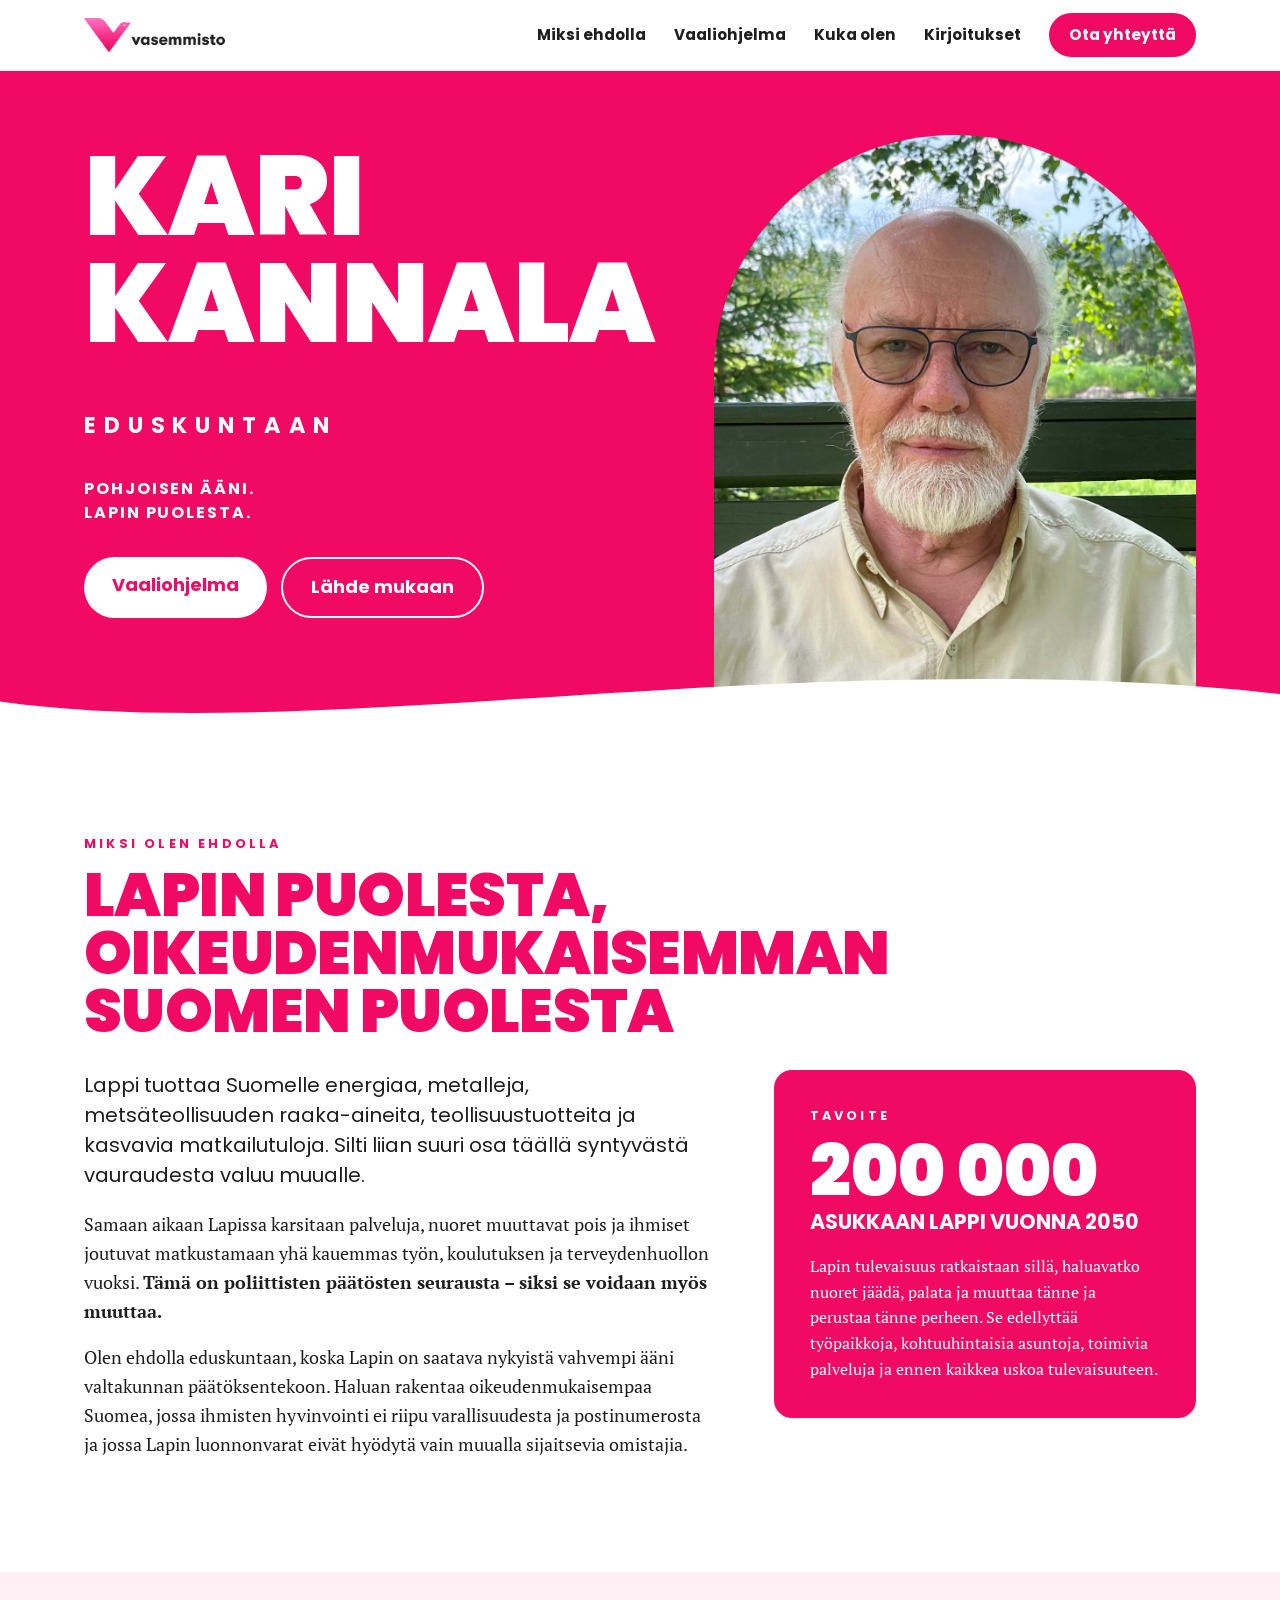
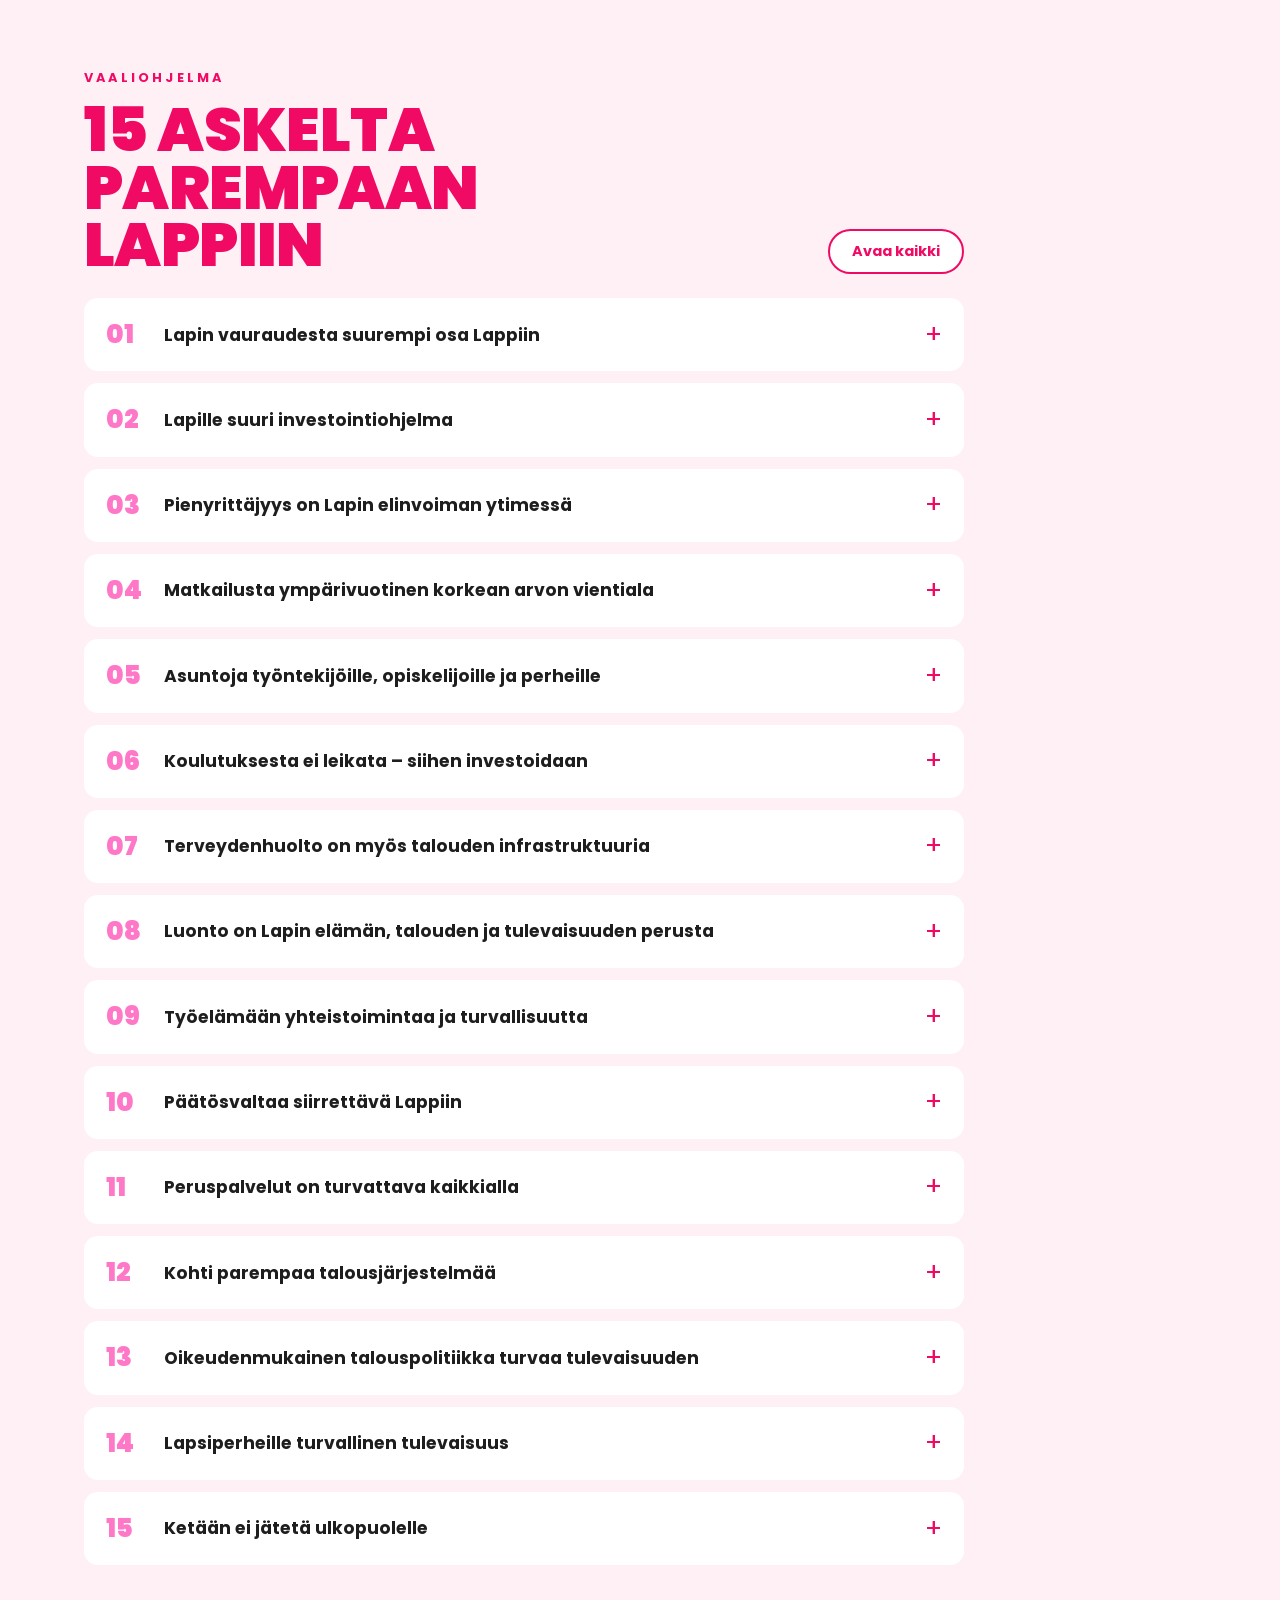
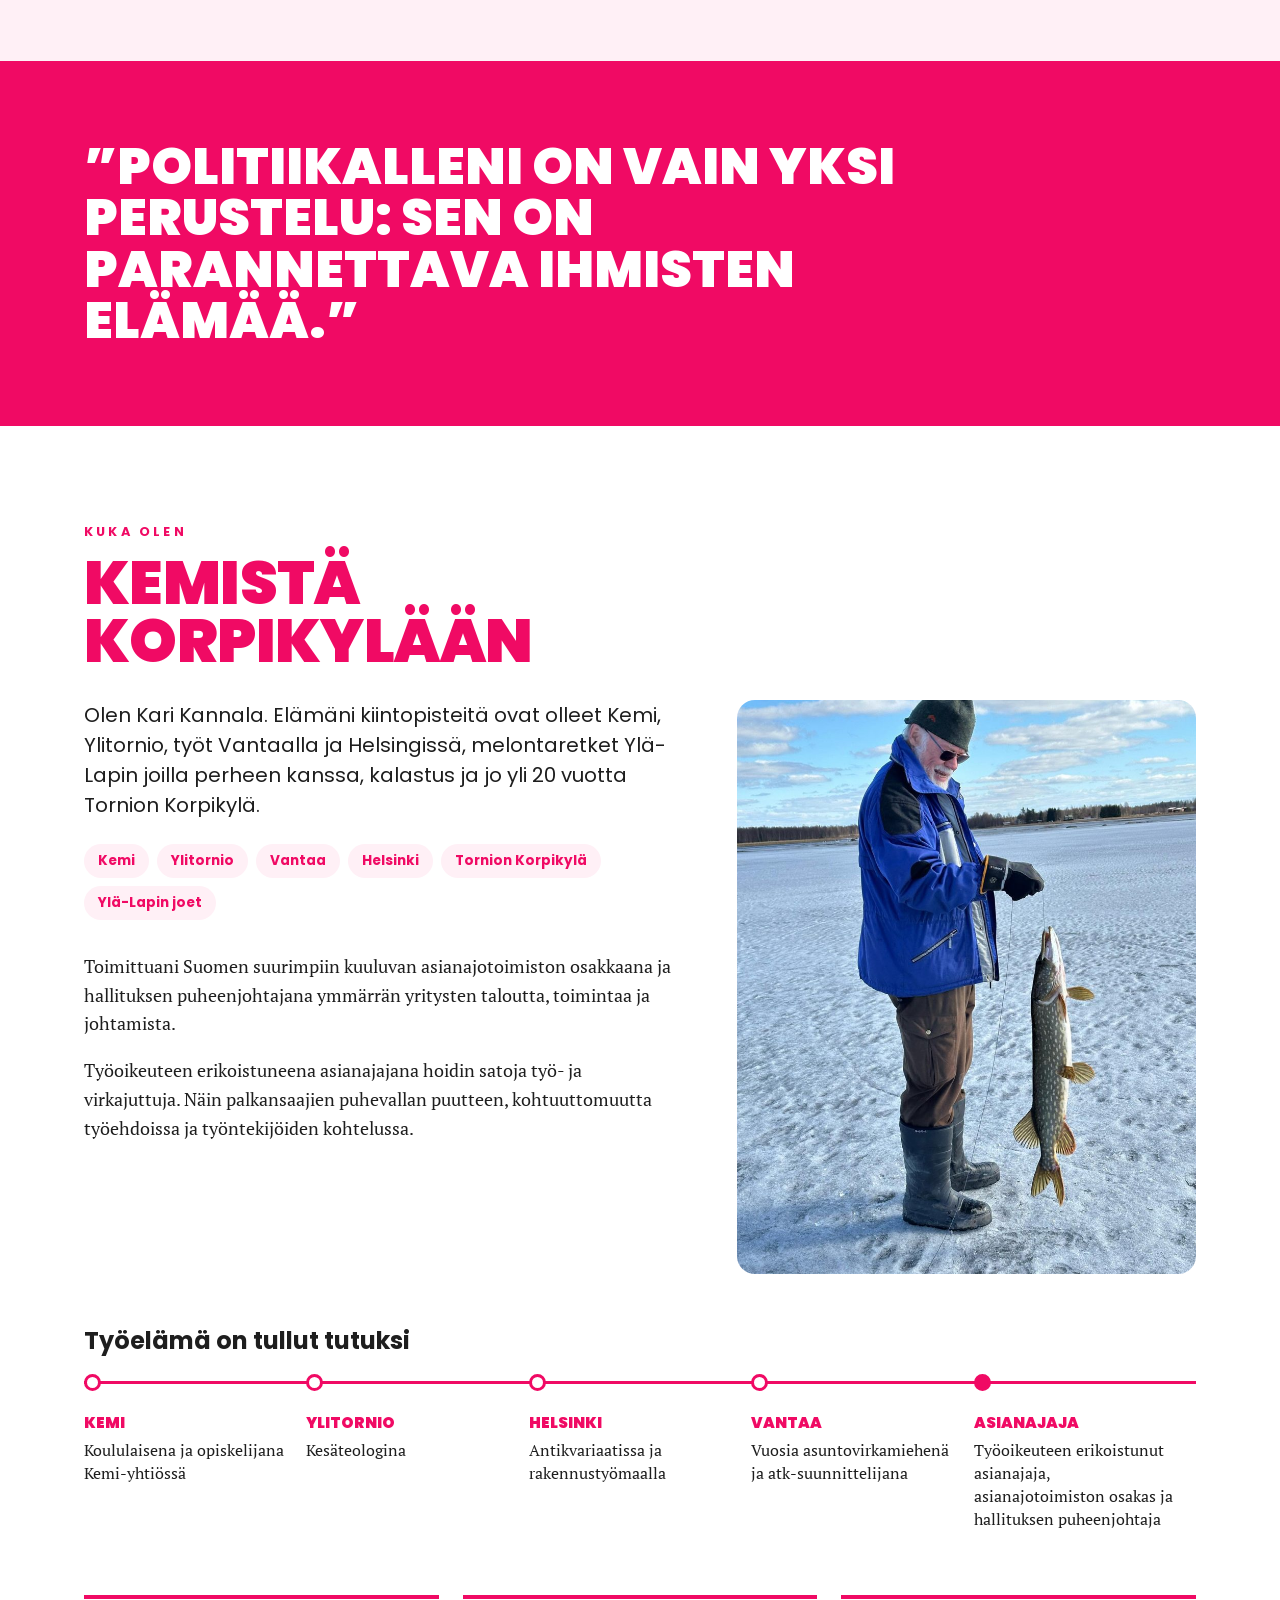
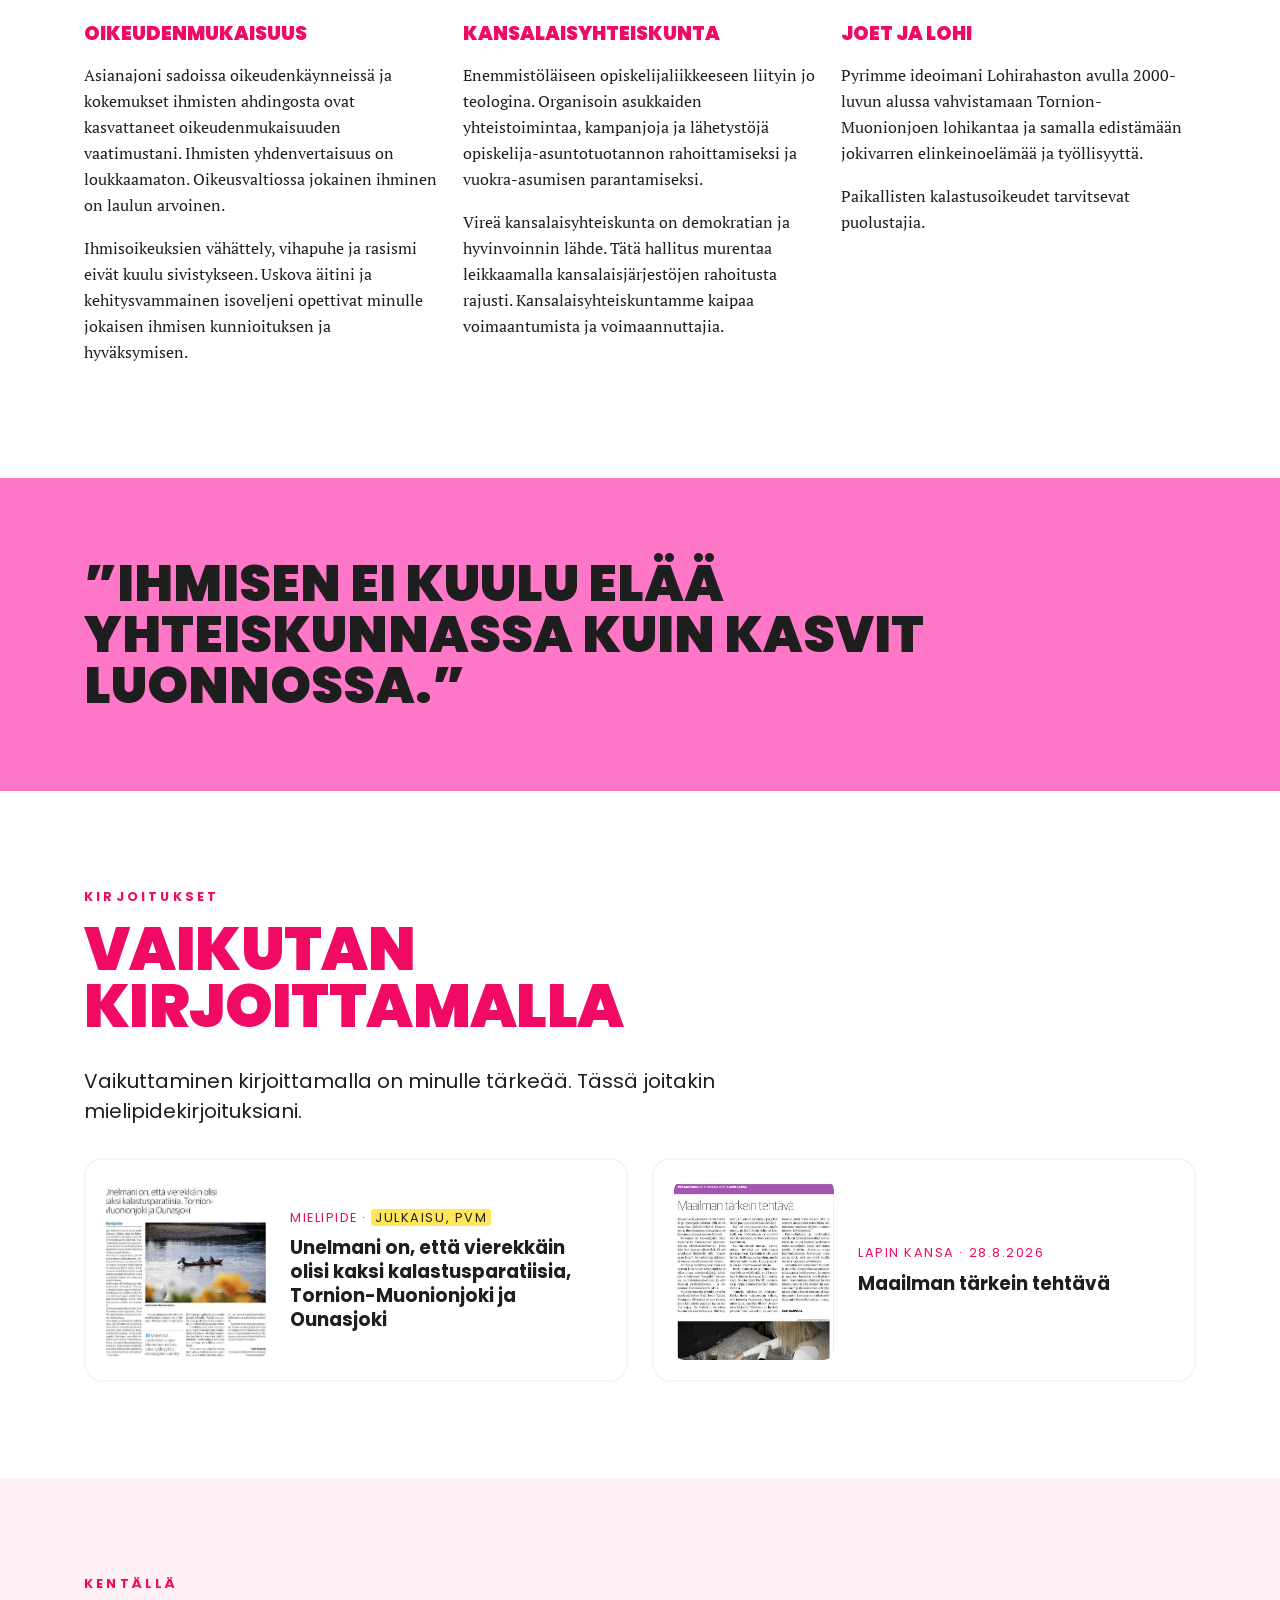
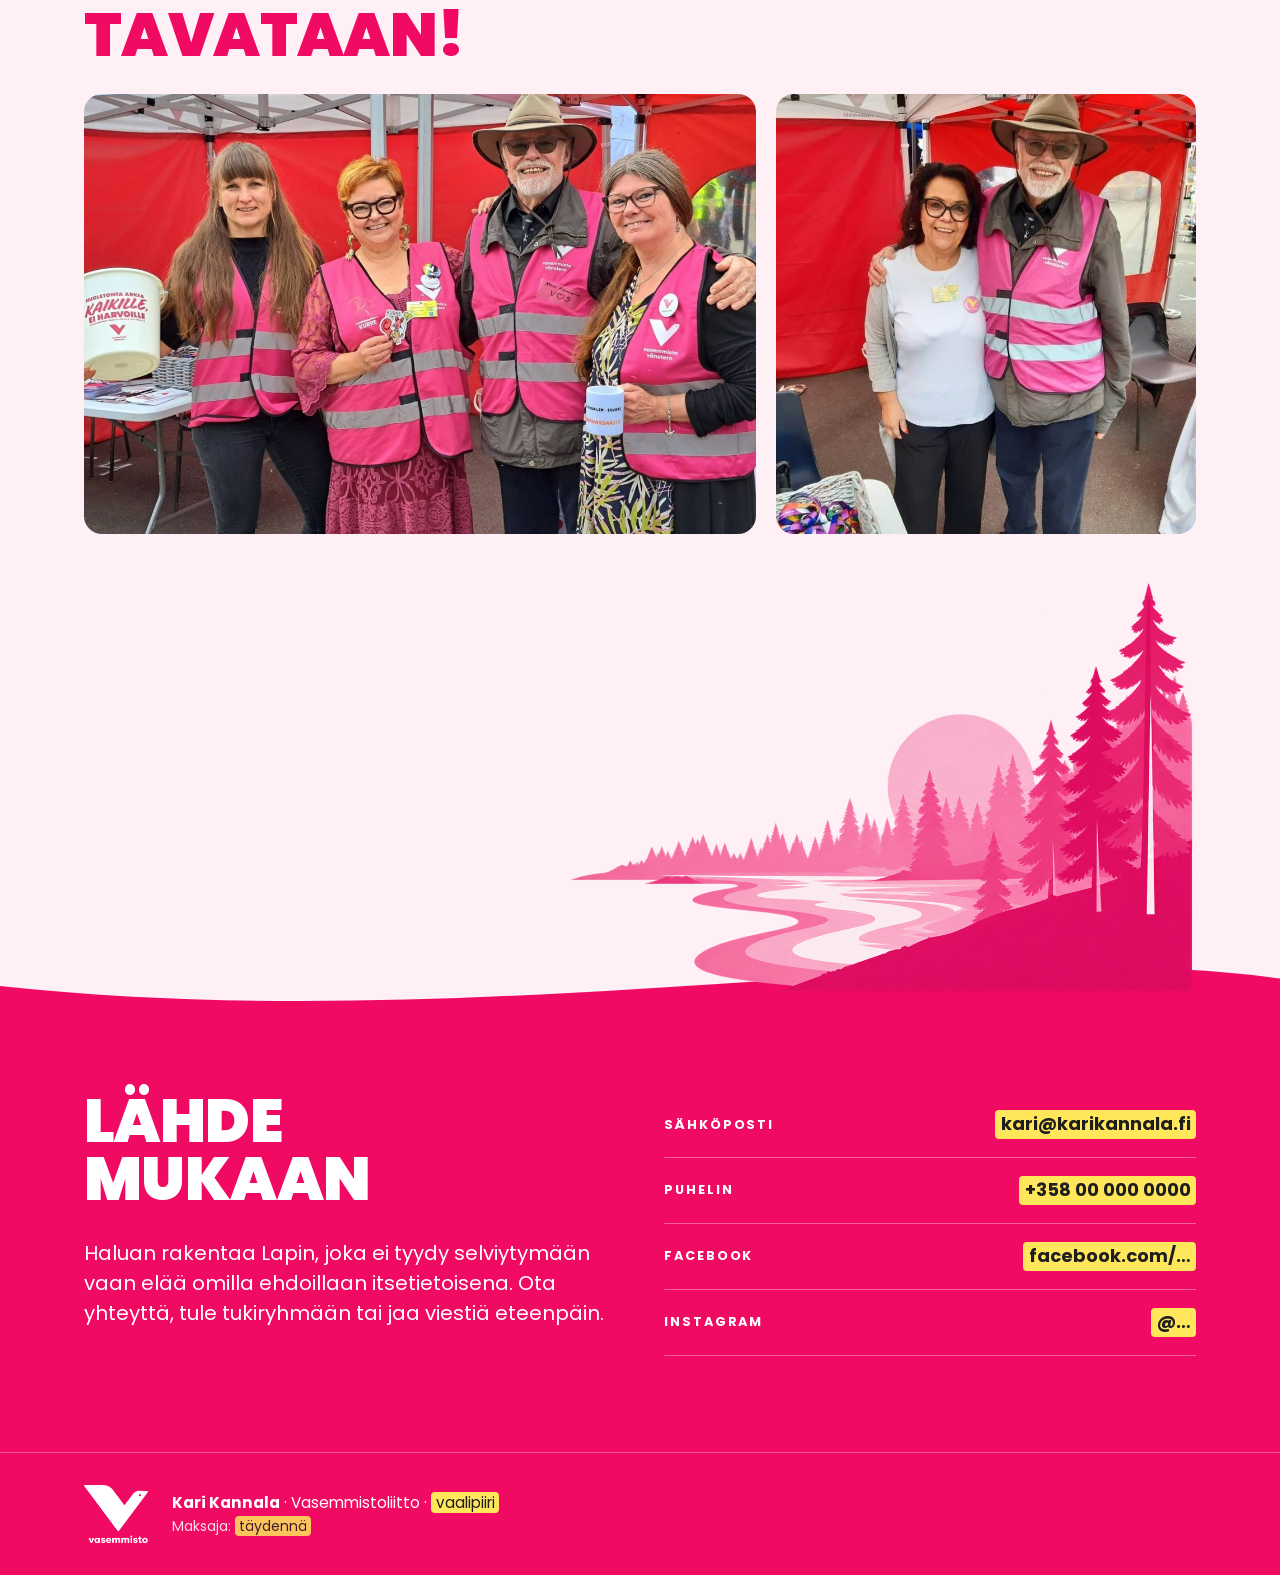
==== index.html @ ff4089bd "Add files via upload" ====
<!DOCTYPE html>
<html lang="fi">
<head>
  <meta charset="utf-8">
  <meta name="viewport" content="width=device-width, initial-scale=1">
  <title>Kari Kannala – Eduskuntaan | Vasemmistoliitto</title>
  <meta name="description" content="Kari Kannala on vasemmistoliiton eduskuntavaaliehdokas Lapista. Lapin puolesta, oikeudenmukaisemman Suomen puolesta.">
  <meta property="og:title" content="Kari Kannala – Eduskuntaan">
  <meta property="og:description" content="Pohjoisen ääni. Lapin puolesta.">
  <meta property="og:image" content="img/kari.jpg">
  <link rel="icon" href="img/logo.png">
  <link rel="preconnect" href="https://fonts.googleapis.com">
  <link rel="preconnect" href="https://fonts.gstatic.com" crossorigin>
  <!-- Brändifontit GT Walsheim & GT Super Text on korvattu ohjeiston mukaisilla Google-fonteilla (Poppins, PT Serif) -->
  <link href="https://fonts.googleapis.com/css2?family=Poppins:wght@400;700;900&family=PT+Serif:ital,wght@0,400;0,700;1,400&display=swap" rel="stylesheet">
  <link rel="stylesheet" href="style.css">
</head>
<body>

<header class="site-header">
  <div class="wrap header-inner">
    <a href="#top" class="brand" aria-label="Etusivulle">
      <img src="img/logo-vaaka.png" alt="Vasemmistoliitto" width="700" height="169">
    </a>
    <button class="nav-toggle" aria-expanded="false" aria-controls="nav" aria-label="Valikko">
      <span></span><span></span><span></span>
    </button>
    <nav id="nav" class="nav">
      <a href="#miksi">Miksi ehdolla</a>
      <a href="#ohjelma">Vaaliohjelma</a>
      <a href="#kuka">Kuka olen</a>
      <a href="#kirjoitukset">Kirjoitukset</a>
      <a href="#yhteys" class="nav-cta">Ota yhteyttä</a>
    </nav>
  </div>
</header>

<main id="top">

  <!-- HERO -->
  <section class="hero">
    <div class="wrap hero-inner">
      <div class="hero-text">
        <h1 class="display">Kari<br>Kannala</h1>
        <p class="hero-sub">Eduskuntaan</p>
        <p class="hero-slogan">Pohjoisen ääni.<br>Lapin puolesta.</p>
        <!-- TÄYDENNÄ: ehdokasnumero, kun se on vahvistettu -->
        <div class="hero-actions">
          <a href="#ohjelma" class="btn btn-light">Vaaliohjelma</a>
          <a href="#yhteys" class="btn btn-outline">Lähde mukaan</a>
        </div>
      </div>
      <figure class="hero-photo">
        <img src="img/kari.jpg" alt="Kari Kannala" width="1100" height="1467">
      </figure>
    </div>
    <svg class="wave" viewBox="0 0 1440 120" preserveAspectRatio="none" aria-hidden="true">
      <path d="M0,70 C360,130 900,-10 1440,60 L1440,120 L0,120 Z" fill="#fff"/>
    </svg>
  </section>

  <!-- MIKSI EHDOLLA -->
  <section id="miksi" class="section">
    <div class="wrap">
      <p class="eyebrow">Miksi olen ehdolla</p>
      <h2 class="display display-md">Lapin puolesta,<br>oikeuden&shy;mukaisemman<br>Suomen puolesta</h2>

      <div class="why-grid">
        <div class="why-text">
          <p class="lead">Lappi tuottaa Suomelle energiaa, metalleja, metsäteollisuuden raaka-aineita, teollisuustuotteita ja kasvavia matkailutuloja. Silti liian suuri osa täällä syntyvästä vauraudesta valuu muualle.</p>
          <p>Samaan aikaan Lapissa karsitaan palveluja, nuoret muuttavat pois ja ihmiset joutuvat matkustamaan yhä kauemmas työn, koulutuksen ja terveydenhuollon vuoksi. <strong>Tämä on poliittisten päätösten seurausta – siksi se voidaan myös muuttaa.</strong></p>
          <p>Olen ehdolla eduskuntaan, koska Lapin on saatava nykyistä vahvempi ääni valtakunnan päätöksentekoon. Haluan rakentaa oikeudenmukaisempaa Suomea, jossa ihmisten hyvinvointi ei riipu varallisuudesta ja postinumerosta ja jossa Lapin luonnonvarat eivät hyödytä vain muualla sijaitsevia omistajia.</p>
        </div>
        <aside class="goal-card">
          <p class="goal-label">Tavoite</p>
          <p class="goal-number">200 000</p>
          <p class="goal-text">asukkaan Lappi vuonna 2050</p>
          <p class="goal-small">Lapin tulevaisuus ratkaistaan sillä, haluavatko nuoret jäädä, palata ja muuttaa tänne ja perustaa tänne perheen. Se edellyttää työpaikkoja, kohtuuhintaisia asuntoja, toimivia palveluja ja ennen kaikkea uskoa tulevaisuuteen.</p>
        </aside>
      </div>
    </div>
  </section>

  <!-- VAALIOHJELMA -->
  <section id="ohjelma" class="section section-tint">
    <div class="wrap">
      <p class="eyebrow">Vaaliohjelma</p>
      <div class="program-head">
        <h2 class="display display-md">15 askelta<br>parempaan<br>Lappiin</h2>
        <button type="button" class="btn btn-small" id="toggle-all">Avaa kaikki</button>
      </div>

      <div class="program">
        <details class="plank">
          <summary><span class="plank-num">01</span><span class="plank-title">Lapin vauraudesta suurempi osa Lappiin</span></summary>
          <div class="plank-body">
            <p>Lapin metsät, mineraalit, energia, luonto, myös lohi tuottavat huomattavaa taloudellista arvoa. On oikeudenmukaista, että suurempi osa tästä arvosta hyödyttää aluetta, jolla se syntyy.</p>
            <p>Kaivostoiminnan, energiantuotannon ja muun luonnonvaratalouden verotusta ja maksuja on kehitettävä niin, että sijaintikunnat ja maakunta hyötyvät toiminnasta nykyistä enemmän.</p>
            <p>Lappi ei saa olla pelkkä raaka-ainevarasto eikä matkailureservaatti. Luonnonvarat on jalostettava mahdollisimman pitkälle Lapissa samalla, kun varmistetaan luonnonarvojen säilyminen ja paikallinen hyväksyntä.</p>
          </div>
        </details>
        <details class="plank">
          <summary><span class="plank-num">02</span><span class="plank-title">Lapille suuri investointiohjelma</span></summary>
          <div class="plank-body">
            <p>Lapille tarvitaan suuri investointiohjelma.</p>
            <p>Valtion on osallistuttava strategisten teollisuushankkeiden rahoittamiseen Lapissa, ei niiden alasajoon.</p>
            <p>Ruotsin Norrbotten osoittaa, miten valtio voi merkittävästi rahoittaa ja rakentaa luonnonvarojen ympärille vahvaa teollisuutta ja infrastruktuuria Suomen Lapissakin.</p>
            <p>Lapissa tarvitaan kaivosten rinnalle jalostusta, konepajoja, kunnossapitoa, teknologiayrityksiä ja tutkimusta. Metsien käytössä tavoitteena on oltava nykyistä korkeamman jalostusarvon tuotanto.</p>
            <p>Sahojen alasajon sijasta Lappiin on rakennettava teollista puurakentamista ja nostettava Suomessa puurakentamisen osuus Ruotsin tasolle: muutamasta prosentista kolmannekseen rakentamisesta.</p>
            <p>Lapin rataverkkoa, teitä, yöjunia ja lentoyhteyksiä on kehitettävä pitkäjänteisesti.</p>
            <p>Katse on suunnattava länteen ja pohjoiseen. Norrbotten, Pohjois-Norja ja Suomen Lappi muodostavat yhdessä kehittyvän arktisen talousalueen. Yhteyksiä Ruotsiin ja Norjaan on kehitettävä.</p>
            <p>Päästöjä on vähennettävä puhtaalla energialla, liikenteen ja teollisuuden sähköistämisellä sekä teknologian kehittämisellä – ei tekemällä välttämättömästä liikkumisesta kohtuuttoman kallista. Kymmenien kilometrien päässä työpaikasta asuvalle ihmiselle auto voi olla välttämättömyys.</p>
          </div>
        </details>
        <details class="plank">
          <summary><span class="plank-num">03</span><span class="plank-title">Pienyrittäjyys on Lapin elinvoiman ytimessä</span></summary>
          <div class="plank-body">
            <p>Lapin matkailu- ja palvelutaloudessa toimii suuri määrä pieniä yrityksiä. Ne tarvitsevat toimivia liikenneyhteyksiä, kohtuuhintaisia asuntoja, osaavaa työvoimaa, terveyspalveluja, kouluja ja ennustettavaa toimintaympäristöä.</p>
            <p>Paikallisen pienyrittäjän ja työntekijän edut ovat usein lähempänä toisiaan kuin kummankaan edut ovat suuren kansainvälisen pääoman kanssa. Siksi on vahvistettava paikallista omistajuutta, yrittäjyyttä ja vastuullista kasvua.</p>
            <p>Lapin pienyrityksille on parannettava rahoituksen saatavuutta ja markkinointia. Lapin yritysten on päästävä mukaan kaivosten, metsäteollisuuden, energia- ja infrastruktuurihankkeiden alihankintoihin, jotta työ ei tule maakunnan ulkopuolelta.</p>
            <p>Tavoitteena on Lappi, jossa sekä työn tekeminen että yrittäminen kannattaa.</p>
          </div>
        </details>
        <details class="plank">
          <summary><span class="plank-num">04</span><span class="plank-title">Matkailusta ympärivuotinen korkean arvon vientiala</span></summary>
          <div class="plank-body">
            <p>Lapin matkailun kasvu on suuri mahdollisuus.</p>
            <p>Tavoitteena ei ole jatkuvasti kasvava matkailijamäärä, vaan suurempi matkailutulo, korkeampi laatu, pysyvät työpaikat ja suurempi paikallinen arvonlisä.</p>
            <p>Siihen tarvitsemme ympärivuotista matkailua, korkeatasoisia majoitus- ja ravintolapalveluja, luonto- ja hyvinvointimatkailua, kulttuuria sekä paikallisia tuotteita.</p>
            <p>Matkailualan työntekijöille on turvattava kunnolliset työehdot, asianmukainen palkka ja hyvät asunto-olot.</p>
            <p>Työntekijän ja matkailuyrittäjän etu ei ole vastakkainen. Molemmat tarvitsevat matkailua, jolla on hyvä maine ja paikallisten hyväksyntä.</p>
          </div>
        </details>
        <details class="plank">
          <summary><span class="plank-num">05</span><span class="plank-title">Asuntoja työntekijöille, opiskelijoille ja perheille</span></summary>
          <div class="plank-body">
            <p>Matkailukeskusten ja Rovaniemen asuntopula vaikeuttaa sekä ihmisten elämää että yritysten työvoiman saantia. Asuntopolitiikka on myös elinkeinopolitiikkaa.</p>
            <p>Markkinaehtoisen asuntotuotannon odottamisen sijasta tarvitaan valtion, kuntien ja yleishyödyllisten rakennuttajien vuokra-asuntotuotantoa. Sen vuoksi on lisättävä valtion korkotukilainoitusta.</p>
          </div>
        </details>
        <details class="plank">
          <summary><span class="plank-num">06</span><span class="plank-title">Koulutuksesta ei leikata – siihen investoidaan</span></summary>
          <div class="plank-body">
            <p>Koulutus on Suomen menestyksen tärkeimpiä perusteita. Harvaan asutussa Lapissa sen merkitys on vielä suurempi.</p>
            <p>Nuoren ei pitäisi joutua muuttamaan satojen kilometrien päähän saadakseen toisen tai korkea-asteen koulutuksen. Koulutuksen saatavuus vaikuttaa suoraan siihen, muuttavatko perheet ja yritykset paikkakunnalle vai sieltä pois.</p>
            <p>Lapin ammattikorkeakoulua, Lapin yliopistoa ja ammatillista koulutusta on vahvistettava. Koulutusta on suunnattava Lapin tulevaisuuden aloille, kuten matkailuun, kaivos- ja metalliteknologiaan, sähkö- ja automaatiotekniikkaan, metsätalouteen, energiaan, tekoälyyn, robotiikkaan sekä arktiseen tutkimukseen.</p>
            <p>Kauppatieteiden koulutus tulee palauttaa Lapin yliopistoon. Ulkomaalaisia opiskelijoita tarvitaan Lapin lukioihin, jotta lukiot säilyvät ja jottei peruskoulukin vaarannu.</p>
          </div>
        </details>
        <details class="plank">
          <summary><span class="plank-num">07</span><span class="plank-title">Terveydenhuolto on myös talouden infrastruktuuria</span></summary>
          <div class="plank-body">
            <p>Lapissa terveyspalveluja ei voida järjestää samoilla etäisyyksillä kuin tiheästi asutuilla seuduilla. Sen vuoksi palvelujen järjestämisessä ja rahoituksessa on hyväksyttävä pienemmätkin yksiköt kuin maalikylissä.</p>
            <p>Kasvava matkailu, kaivokset ja teollisuus tarvitsevat terveydenhuoltoa, ensihoitoa ja pelastuspalveluja.</p>
            <p>Sairaala, terveyskeskus ja ambulanssi eivät ole vain menoja. Ne ovat toimivan yhteiskunnan ja kasvavan talouden infrastruktuuria. Ne ovat turvallisuuden, työkyvyn ja talouskasvun edellytyksiä.</p>
          </div>
        </details>
        <details class="plank">
          <summary><span class="plank-num">08</span><span class="plank-title">Luonto on Lapin elämän, talouden ja tulevaisuuden perusta</span></summary>
          <div class="plank-body">
            <p>Lapin luontoa on käytettävä viisaasti ja suojeltava pitkäjänteisesti. Luonnonsuojelua ja taloudellista toimintaa ei pidä nähdä automaattisesti vastakkaisina, mutta talous ei saa tuhota niitä arvoja, joihin Lapin ja sen ihmisten hyvinvointi perustuu.</p>
            <p>Puhtaat vedet, kalakannat, marjamaat, lumi, hiljaisuus, erämaat ja revontulet ovat syitä elää täällä, palata tänne ja matkailijalle käydä täällä.</p>
            <p>Unelmani on, että vierekkäin olisi kaksi kalastusparatiisia, Tornion-Muonionjoki ja Ounasjoki. Tornion-Muonion jokivarren oikeutta loheen ja meritaimeneen on vahvistettava. 300-kilometrisen Ounasjoen harjus- ja taimenkantojen elpyminen elvyttäisi koko jokivartta. Lounais-Lappi ansaitsee kansallispuiston Miekojärvelle.</p>
            <p>Luonnonvaroja on käytettävä niin, että myös tulevilla sukupolvilla on mahdollisuus rakentaa niiden varaan hyvinvointia.</p>
          </div>
        </details>
        <details class="plank">
          <summary><span class="plank-num">09</span><span class="plank-title">Työelämään yhteistoimintaa ja turvallisuutta</span></summary>
          <div class="plank-body">
            <p>Työelämän demokratiaa on vahvistettava. Yritysten hallituksiin on säädettävä työntekijöiden edustus muiden Pohjoismaiden tapaan, pieniä yrityksiä lukuun ottamatta. Startuppien tavoin muissakin yrityksissä työntekijöiden omistus lisää yritysten innovatiivisuutta ja halua kasvuun.</p>
            <p>Työpaikoilla tarvitaan toimivaa työnantajan ja työntekijöiden yhteistyötä. Hyvät yhteistyösuhteet vahvistavat henkilöstön sitoutumista, työhyvinvointia ja tuottavuutta. Se lisää yritysten kannattavuutta, palkanmaksu- ja kilpailukykyä sekä kansantalouden kehitystä.</p>
            <p>Pätkätöiden sijaan tarvitaan pysyviä työsuhteita. Määräaikaisille ja osa-aikaisille työsuhteille on oltava perusteltu syy.</p>
            <p>Työn ja toimeentulon vakaus antaa ihmisille mahdollisuuden suunnitella elämäänsä, perustaa perheen ja rakentaa tulevaisuutta Lapissa.</p>
          </div>
        </details>
        <details class="plank">
          <summary><span class="plank-num">10</span><span class="plank-title">Päätösvaltaa siirrettävä Lappiin</span></summary>
          <div class="plank-body">
            <p>Lapin ihmiset tuntevat alueensa tarpeet paremmin kuin Helsingissä virastoissa ja eduskunnassa. Päätöksiä terveydenhuollosta, koulutuksesta, liikenteestä ja aluekehityksestä on tehtävä lähempänä niitä ihmisiä, joita ne koskevat.</p>
            <p>Lapin taloudellista päätösvaltaa on vahvistettava. Hyvinvointialueille on annettava verotusoikeus. Sen rinnalle tarvitaan valtakunnallinen tasausjärjestelmä, joka turvaa palvelut myös harvaan asutuilla alueilla.</p>
            <p>Matkailuvero vahvistaisi Lapin matkailukuntien taloutta. Maksukykyisten turistien veron määrää ei tarvitse periä asukkaiden palkoista. Pääosa kaivosverosta on osoitettava kaivoskunnan lisäksi tulevalle Lapin aluehallinnolle.</p>
            <p>Suomi on liian keskitetty maa. Se, mistä voidaan päättää Lapissa, päätetään Lapissa. Lapin tulevaisuus on rakennettava täällä, yhdessä lappilaisten kanssa.</p>
            <p>Hyvinvointialueiden itsenäisyyttä ja toimivaltaa on lisättävä ja siten lisättävä Lapin itsehallintoa.</p>
          </div>
        </details>
        <details class="plank">
          <summary><span class="plank-num">11</span><span class="plank-title">Peruspalvelut on turvattava kaikkialla</span></summary>
          <div class="plank-body">
            <p>Julkisen vallan on turvattava riittävät perus- ja välttämättömät palvelut kaikille. Ne on järjestettävä joko julkisen vallan voimin tai hallinnassa. Harva asutus, pitkät etäisyydet tai heikko maksukyky eivät saa merkitä heikompia perusoikeuksia.</p>
            <p>Terveydenhuoltoa, vanhusten ja lasten hoivaa, koulutusta, työnvälitystä ei tule jättää markkinoiden ja voitontavoittelun varaan. Terveys on perusedellytys muiden oikeuksien käyttöön – itse asiassa elämään. Sen vuoksi perusterveydenhuollon tulee olla ilmaista.</p>
            <p>Luonnollisten monopolien, kuten vesi-, energia- ja joukkoliikennepalvelujen, tulee olla julkisessa omistuksessa tai määräysvallassa. Asumisessa on vahvistettava julkista ja yleishyödyllistä tuotantoa.</p>
          </div>
        </details>
        <details class="plank">
          <summary><span class="plank-num">12</span><span class="plank-title">Kohti parempaa talousjärjestelmää</span></summary>
          <div class="plank-body">
            <p>Nykyinen talousjärjestelmä on kykenemätön ratkaisemaan ihmiskunnan suurimpia, ihmiskunnan eksistentiaalisia yhteisiä ongelmia: ilmastonmuutosta, luontokatoa, merten lämpenemistä, ylikulutusta, globaalia eriarvoisuutta, sotia.</p>
            <p>Nykyisellä menolla loputkin luonnon kantokyvyn rajat ylittyvät. Uudetkin teknologiat lisäävät energian ja materiaalien kulutusta.</p>
            <p>Vallitseva talousjärjestelmä kannustaa yksityisten pääomien kasaantumiseen ja voittojen kasvattamiseen muiden ja luonnon kustannuksella. Röyhkeimmillään se on ollut Yhdysvaltojen edelleen harjoittamaa sotakapitalismia. Tuore informaatiokapitalismi osoittaa, kuinka pääomien keskittyminen jättiyrityksiin ja sen tuoma valta on demokratian, vapaiden markkinoiden ja kilpailun vastainen.</p>
            <p>Pääomien keskittyminen yksityisesti omistetuksi on johtanut valtioiden velkaantumiseen ja heikentänyt niiden mahdollisuuksia ohjata yhteiskuntien kehitystä ja investoida ihmisten tarvitsemiin palveluihin ja luonnon suojeluun.</p>
            <p>Yhteiskunnan uudistaminen ekologisesti kestäväksi vaatii käännöstä pääomien ja omaisuuden huikeaan keskittymiseen. Parempi talousjärjestelmä ei tarkoita sosialismia eikä kapitalismia, jos ne ymmärretään vaihtoehtoisina totaalisina järjestelminä: tuotantovälineiden yhteiskunnallisena tai yksityisenä omistuksena.</p>
            <p>Vain vahvat demokraattiset valtiot, kansainvälinen sopimusjärjestelmä ja niiden harjoittama sääntely voivat murtaa suurten yritysten vallan ja vapauttaa markkinoita ja kansalaisten toimintaa.</p>
            <p>Tarvitsemme julkisen ja kapitalistisen omistuksen rinnalle demokraattisesti hallittuja, sosiaalisen omistuksen muotoja, osuuskuntien ja asunto-osakeyhtiöiden tapaisia yhteisöomistuksen muotoja ja työntekijäyhtiöitä, yleishyödyllisesti järjestettyjä hyvinvointipalveluita ja informaatiopalveluja.</p>
          </div>
        </details>
        <details class="plank">
          <summary><span class="plank-num">13</span><span class="plank-title">Oikeudenmukainen talouspolitiikka turvaa tulevaisuuden</span></summary>
          <div class="plank-body">
            <p>Valtiontaloutta ei pidä tasapainottaa jatkuvasti leikkaamalla pienituloisilta, työttömiltä, lapsiperheiltä, koulutuksesta ja terveydenhuollosta. Leikkauspolitiikka heikentää ihmisten arkea ja samalla Suomen tulevaa kasvukykyä.</p>
            <p>Tulevaisuutta ei rakenneta repimällä turvaa niiltä, jotka sitä eniten tarvitsevat. Se rakennetaan investoimalla ihmisiin, osaamiseen ja yhteiseen luottamukseen.</p>
            <p>Verotuksessa on noudatettava maksukykyperiaatetta. Varakkaimpien ja suurituloisten on osallistuttava vahvemmin yhteiskunnan rahoittamiseen. Työn ja tavallisen kulutuksen verottamista ei pidä tarpeettomasti kiristää.</p>
            <p>Koulutettu ja terve väestö, turvallisuus, infrastruktuuri ja yhteiskunnallinen luottamus ovat myös yritystoiminnan edellytyksiä.</p>
            <p>Yritysten menestyminen on Suomelle välttämätöntä. Yritysten tuottaman vaurauden on kuitenkin jakauduttava nykyistä tasaisemmin työntekijöiden palkkoihin, omistajien tuottoihin, investointeihin ja yhteiskunnan rahoittamiseen.</p>
            <p>Suomen yrityskantaa on uudistettava lopettamalla tuet vanhoille yrityksille ja kohdistamalla ne uuteen teknologiaan ja uusiin tuotteisiin.</p>
            <p>Yhteisöveron alentamista 2,6 % alemmaksi kuin Ruotsissa ja 4 % alemmaksi kuin Tanskalla ei voi perustella kilpailukyvyllä. Sen vuosittaista lähes miljardin tukea ei olisi tullut kohdistaa vanhoille, pääosaltaan suuryrityksille, joiden omistuksestakin puolet on ulkomailla.</p>
            <p>Rahoitus olisi tullut kohdistaa uusille innovatiivisille yrityksille ja hankkeille, joilta puuttuu kehitykseen ja kasvuun pääomia.</p>
          </div>
        </details>
        <details class="plank">
          <summary><span class="plank-num">14</span><span class="plank-title">Lapsiperheille turvallinen tulevaisuus</span></summary>
          <div class="plank-body">
            <p>Suomen alhainen syntyvyys on vakava ongelma. Lasten hankkimista ei edistetä, kun samaan aikaan nuorten aikuisten työ ja toimeentulo ovat epävarmoja, asuminen kallistuu ja lapsiperheiden köyhyyttä lisätään.</p>
            <p>Perheen perustaminen edellyttää turvallisuuden tunnetta työstä, toimeentulosta ja palveluista.</p>
            <p>Tarvitsemme vakituisia työsuhteita, kohtuuhintaista asumista, toimivaa päivähoitoa, laadukasta koulutusta ja lapsiperheiden toimeentulon turvaa. Lapissa nämä ovat myös väestöpolitiikkaa: ilman lapsiperheitä ei ole tulevaisuuden asukkaita eikä työntekijöitä.</p>
          </div>
        </details>
        <details class="plank">
          <summary><span class="plank-num">15</span><span class="plank-title">Ketään ei jätetä ulkopuolelle</span></summary>
          <div class="plank-body">
            <p>Oikeudenmukainen Suomi ei jaa ihmisiä tavallisiin ja erilaisiin suomalaisiin.</p>
            <p>Työssä käyvä, yrittäjä, työtön, eläkeläinen, Suomessa syntynyt tai tänne muuttanut ihminen ovat kaikki saman yhteiskunnan jäseniä.</p>
            <p>Ihmisen arvo ei riipu varallisuudesta, terveydestä, syntyperästä tai asemasta työmarkkinoilla.</p>
            <p>Politiikan tehtävä on vahvistaa niiden asemaa, joilla on valtaa vähiten puolustaa itseään. Yhteiskunta, joka pitää huolta heikoimmistaan, on vakaampi, turvallisempi ja vahvempi kaikille.</p>
            <p>Suomen säilyttäminen elinvoimaisena edellyttää tuntuvaa maahanmuuttoa ja tänne muuttavien aktiivista kotouttamista. Sitä vaatii myös globaali oikeudenmukaisuus. Ei ole rauhaa ilman oikeudenmukaisuutta.</p>
            <p>Suomea on rakennettava yhteistyöllä ja ajatuksella, että kaikki on pidettävä mukana. Omaisuuden globaali uudelleenjako on ratkaisu kansainväliseen eriarvoisuuteen, köyhyyteen, sotiin ja maahanmuuttoon.</p>
          </div>
        </details>
      </div>
    </div>
  </section>

  <!-- LAINAUS -->
  <section class="quote-band">
    <div class="wrap">
      <blockquote>
        <p>”Politiikalleni on vain yksi perustelu: sen on parannettava ihmisten elämää.”</p>
      </blockquote>
    </div>
  </section>

  <!-- KUKA OLEN -->
  <section id="kuka" class="section">
    <div class="wrap">
      <p class="eyebrow">Kuka olen</p>
      <h2 class="display display-md">Kemistä<br>Korpikylään</h2>

      <div class="about-grid">
        <div class="about-text">
          <p class="lead">Olen Kari Kannala. Elämäni kiintopisteitä ovat olleet Kemi, Ylitornio, työt Vantaalla ja Helsingissä, melontaretket Ylä-Lapin joilla perheen kanssa, kalastus ja jo yli 20 vuotta Tornion Korpikylä.</p>

          <ul class="chips" aria-label="Kiintopisteet">
            <li>Kemi</li><li>Ylitornio</li><li>Vantaa</li><li>Helsinki</li><li>Tornion Korpikylä</li><li>Ylä-Lapin joet</li>
          </ul>

          <p>Toimittuani Suomen suurimpiin kuuluvan asianajotoimiston osakkaana ja hallituksen puheenjohtajana ymmärrän yritysten taloutta, toimintaa ja johtamista.</p>
          <p>Työoikeuteen erikoistuneena asianajajana hoidin satoja työ- ja virkajuttuja. Näin palkansaajien puhevallan puutteen, kohtuuttomuutta työehdoissa ja työntekijöiden kohtelussa.</p>
        </div>
        <figure class="about-photo">
          <img src="img/kalastus.jpg" alt="Kari Kannala jäällä, kädessään saalishauki" loading="lazy" width="900" height="1200">
        </figure>
      </div>

      <h3 class="h3">Työelämä on tullut tutuksi</h3>
      <ol class="timeline">
        <li><span>Kemi</span>Koululaisena ja opiskelijana Kemi-yhtiössä</li>
        <li><span>Ylitornio</span>Kesäteologina</li>
        <li><span>Helsinki</span>Antikvariaatissa ja rakennustyömaalla</li>
        <li><span>Vantaa</span>Vuosia asuntovirkamiehenä ja atk-suunnittelijana</li>
        <li><span>Asianajaja</span>Työoikeuteen erikoistunut asianajaja, asianajotoimiston osakas ja hallituksen puheenjohtaja</li>
      </ol>

      <div class="values">
        <article>
          <h3>Oikeudenmukaisuus</h3>
          <p>Asianajoni sadoissa oikeudenkäynneissä ja kokemukset ihmisten ahdingosta ovat kasvattaneet oikeudenmukaisuuden vaatimustani. Ihmisten yhdenvertaisuus on loukkaamaton. Oikeusvaltiossa jokainen ihminen on laulun arvoinen.</p>
          <p>Ihmisoikeuksien vähättely, vihapuhe ja rasismi eivät kuulu sivistykseen. Uskova äitini ja kehitysvammainen isoveljeni opettivat minulle jokaisen ihmisen kunnioituksen ja hyväksymisen.</p>
        </article>
        <article>
          <h3>Kansalaisyhteiskunta</h3>
          <p>Enemmistöläiseen opiskelijaliikkeeseen liityin jo teologina. Organisoin asukkaiden yhteistoimintaa, kampanjoja ja lähetystöjä opiskelija-asuntotuotannon rahoittamiseksi ja vuokra-asumisen parantamiseksi.</p>
          <p>Vireä kansalaisyhteiskunta on demokratian ja hyvinvoinnin lähde. Tätä hallitus murentaa leikkaamalla kansalaisjärjestöjen rahoitusta rajusti. Kansalaisyhteiskuntamme kaipaa voimaantumista ja voimaannuttajia.</p>
        </article>
        <article>
          <h3>Joet ja lohi</h3>
          <p>Pyrimme ideoimani Lohirahaston avulla 2000-luvun alussa vahvistamaan Tornion-Muonionjoen lohikantaa ja samalla edistämään jokivarren elinkeinoelämää ja työllisyyttä.</p>
          <p>Paikallisten kalastusoikeudet tarvitsevat puolustajia.</p>
        </article>
      </div>
    </div>
  </section>

  <!-- LAINAUS 2 -->
  <section class="quote-band quote-band-pink">
    <div class="wrap">
      <blockquote>
        <p>”Ihmisen ei kuulu elää yhteiskunnassa kuin kasvit luonnossa.”</p>
      </blockquote>
    </div>
  </section>

  <!-- KIRJOITUKSET -->
  <section id="kirjoitukset" class="section">
    <div class="wrap">
      <p class="eyebrow">Kirjoitukset</p>
      <h2 class="display display-md">Vaikutan<br>kirjoittamalla</h2>
      <p class="lead narrow">Vaikuttaminen kirjoittamalla on minulle tärkeää. Tässä joitakin mielipidekirjoituksiani.</p>

      <div class="articles">
        <!-- TÄYDENNÄ: linkit alkuperäisiin juttuihin sekä julkaisu ja päivämäärä -->
        <a class="article" href="#">
          <img src="img/kirjoitus-kalastusparatiisi.jpg" alt="" loading="lazy" width="800" height="838">
          <div class="article-body">
            <p class="article-meta">Mielipide · <span class="todo">julkaisu, pvm</span></p>
            <h3>Unelmani on, että vierekkäin olisi kaksi kalastusparatiisia, Tornion-Muonionjoki ja Ounasjoki</h3>
          </div>
        </a>
        <a class="article" href="#">
          <img src="img/kirjoitus-tarkein-tehtava.jpg" alt="" loading="lazy" width="627" height="960">
          <div class="article-body">
            <p class="article-meta">Lapin Kansa · 28.8.2026</p>
            <h3>Maailman tärkein tehtävä</h3>
          </div>
        </a>
      </div>
    </div>
  </section>

  <!-- KENTÄLLÄ -->
  <section class="section section-tint">
    <div class="wrap">
      <p class="eyebrow">Kentällä</p>
      <h2 class="display display-md">Tavataan!</h2>
      <!-- TÄYDENNÄ: tulevat tapahtumat / teltta-ajat -->
      <div class="gallery">
        <img src="img/kampanja-2.jpg" alt="Kari Kannala ja vasemmistoliiton aktiiveja vaaliteltalla" loading="lazy" width="1200" height="900">
        <img src="img/kampanja-1.jpg" alt="Kari Kannala vaaliteltalla" loading="lazy" width="720" height="960">
      </div>
      <img class="scenery" src="img/maisema.png" alt="" loading="lazy" width="1400" height="763">
    </div>
  </section>

  <!-- YHTEYS -->
  <section id="yhteys" class="contact">
    <svg class="wave wave-top" viewBox="0 0 1440 120" preserveAspectRatio="none" aria-hidden="true">
      <path d="M0,60 C540,130 1080,-10 1440,50 L1440,0 L0,0 Z" fill="#FFF0F6"/>
    </svg>
    <div class="wrap contact-inner">
      <div>
        <h2 class="display display-md">Lähde<br>mukaan</h2>
        <p class="lead">Haluan rakentaa Lapin, joka ei tyydy selviytymään vaan elää omilla ehdoillaan itsetietoisena. Ota yhteyttä, tule tukiryhmään tai jaa viestiä eteenpäin.</p>
      </div>
      <ul class="contact-list">
        <!-- TÄYDENNÄ: oikeat yhteystiedot ja somelinkit -->
        <li><span>Sähköposti</span><a href="mailto:kari@karikannala.fi" class="todo">kari@karikannala.fi</a></li>
        <li><span>Puhelin</span><a href="tel:+358000000000" class="todo">+358 00 000 0000</a></li>
        <li><span>Facebook</span><a href="#" class="todo">facebook.com/…</a></li>
        <li><span>Instagram</span><a href="#" class="todo">@…</a></li>
      </ul>
    </div>
  </section>

</main>

<footer class="site-footer">
  <div class="wrap footer-inner">
    <img src="img/logo-valkoinen.png" alt="Vasemmistoliitto" class="footer-logo" width="500" height="458">
    <div>
      <p><strong>Kari Kannala</strong> · Vasemmistoliitto · <span class="todo">vaalipiiri</span></p>
      <!-- Vaalimainonnassa tulee näkyä maksaja -->
      <p class="small">Maksaja: <span class="todo">täydennä</span></p>
    </div>
  </div>
</footer>

<script src="script.js"></script>
</body>
</html>
---- style.css ----
/* Vasemmistoliiton graafinen ohjeisto 1.1
   Päävärit: punainen #F00A64, sininen #3200A0
   Lisävärit: pinkki #FF78C8, keltainen #FFE65A, musta #1E1E1E, valkoinen
   Yhdellä pinnalla enintään kaksi kirkasta brändiväriä. */
:root {
  --red: #F00A64;
  --blue: #3200A0;
  --pink: #FF78C8;
  --yellow: #FFE65A;
  --black: #1E1E1E;
  --white: #FFFFFF;
  --tint: #FFF0F6;          /* vaalea pinkki pintasävy */
  --display: "Poppins", "GT Walsheim", Arial, sans-serif;
  --serif: "PT Serif", "GT Super Text", "Times New Roman", serif;
  --wrap: 1160px;
  --radius: 18px;
}

*, *::before, *::after { box-sizing: border-box; }
html { scroll-behavior: smooth; scroll-padding-top: 80px; }
body {
  margin: 0;
  background: var(--white);
  color: var(--black);
  font-family: var(--serif);
  font-size: 1.125rem;
  line-height: 1.6;
  -webkit-font-smoothing: antialiased;
}
img { max-width: 100%; height: auto; display: block; }
a { color: var(--red); }
p { margin: 0 0 1em; }

.wrap { max-width: var(--wrap); margin: 0 auto; padding: 0 24px; }

/* Typografia */
.display {
  font-family: var(--display);
  font-weight: 900;
  text-transform: uppercase;      /* Ultra Bold aina versaaleilla */
  line-height: .95;               /* riviväli enintään 100 % */
  letter-spacing: -.01em;
  margin: 0 0 .5em;
  font-size: clamp(3.2rem, 9vw, 7rem);
}
.display-md { font-size: clamp(2rem, 5.5vw, 3.8rem); color: var(--red); hyphens: manual; overflow-wrap: break-word; }
.eyebrow {
  font-family: var(--display);
  font-weight: 700;
  text-transform: uppercase;
  letter-spacing: .25em;
  font-size: .8rem;
  color: var(--red);
  margin-bottom: .75rem;
}
.lead { font-family: var(--display); font-size: 1.25rem; line-height: 1.5; }
.narrow { max-width: 640px; }
.h3 { font-family: var(--display); font-weight: 700; font-size: 1.5rem; margin: 3rem 0 1.25rem; }
.small { font-size: .875rem; opacity: .85; }

/* Header */
.site-header {
  position: sticky; top: 0; z-index: 50;
  background: rgba(255,255,255,.96);
  backdrop-filter: blur(6px);
  border-bottom: 1px solid rgba(0,0,0,.06);
}
.header-inner { display: flex; align-items: center; justify-content: space-between; height: 70px; }
.brand img { height: 34px; width: auto; }
.nav { display: flex; gap: 28px; align-items: center; }
.nav a {
  font-family: var(--display); font-weight: 700; font-size: .95rem;
  color: var(--black); text-decoration: none;
}
.nav a:hover { color: var(--red); }
.nav .nav-cta { background: var(--red); color: var(--white); padding: 10px 20px; border-radius: 999px; }
.nav .nav-cta:hover { background: var(--black); color: var(--white); }
.nav-toggle { display: none; background: none; border: 0; padding: 8px; cursor: pointer; }
.nav-toggle span { display: block; width: 26px; height: 3px; background: var(--black); margin: 5px 0; border-radius: 2px; transition: .2s; }

/* Buttons */
.btn {
  display: inline-block; font-family: var(--display); font-weight: 700;
  text-decoration: none; padding: 14px 28px; border-radius: 999px;
  transition: transform .15s, background .15s, color .15s;
}
.btn:hover { transform: translateY(-2px); }
.btn-light { background: var(--white); color: var(--red); }
.btn-outline { border: 2px solid var(--white); color: var(--white); }
.btn-outline:hover { background: var(--white); color: var(--red); }

/* Hero */
.hero { position: relative; background: var(--red); color: var(--white); overflow: hidden; }
.hero-inner {
  display: grid; grid-template-columns: 1.1fr .9fr; align-items: end; gap: 40px;
  padding-top: 64px;
}
.hero-text { padding-bottom: 120px; }
.hero-sub {
  font-family: var(--display); font-weight: 700; text-transform: uppercase;
  letter-spacing: .35em; font-size: clamp(1rem, 2vw, 1.4rem); margin: -.2em 0 1.5em;
}
.hero-slogan {
  font-family: var(--display); font-weight: 700; text-transform: uppercase;
  letter-spacing: .12em; font-size: 1rem; line-height: 1.5; margin-bottom: 2rem;
}
.hero-actions { display: flex; gap: 14px; flex-wrap: wrap; }
.hero-photo { margin: 0; align-self: end; }
.hero-photo img {
  width: 100%; aspect-ratio: 4 / 5; object-fit: cover; object-position: center 30%;
  border-radius: 240px 240px 0 0;
}
.wave { position: absolute; left: 0; bottom: -1px; width: 100%; height: 90px; }

/* Sections */
.section { padding: 96px 0; }
.section-tint { background: var(--tint); }

/* About */
.about-grid { display: grid; grid-template-columns: 1.3fr 1fr; gap: 56px; align-items: start; }
.about-photo { margin: 0; }
.about-photo img { border-radius: var(--radius); aspect-ratio: 4/5; object-fit: cover; width: 100%; }
.about-photo figcaption { font-size: .9rem; margin-top: .6rem; opacity: .7; }
.chips { list-style: none; padding: 0; margin: 1.5rem 0 2rem; display: flex; flex-wrap: wrap; gap: 8px; }
.chips li {
  font-family: var(--display); font-weight: 700; font-size: .85rem;
  background: var(--tint); color: var(--red); padding: 6px 14px; border-radius: 999px;
}

.timeline { list-style: none; padding: 0; margin: 0; display: grid; grid-template-columns: repeat(5, 1fr); gap: 0; counter-reset: t; }
.timeline li {
  position: relative; padding: 28px 18px 0 0; border-top: 3px solid var(--red);
  font-size: 1rem; line-height: 1.45;
}
.timeline li::before {
  content: ""; position: absolute; top: -10px; left: 0; width: 17px; height: 17px;
  border-radius: 50%; background: var(--white); border: 3px solid var(--red);
}
.timeline li:last-child::before { background: var(--red); }
.timeline span {
  display: block; font-family: var(--display); font-weight: 900; text-transform: uppercase;
  color: var(--red); font-size: .95rem; margin-bottom: .3rem;
}

/* Quote band */
.quote-band { background: var(--red); color: var(--white); padding: 80px 0; }
.quote-band blockquote { margin: 0; }
.quote-band-pink { background: var(--pink); color: var(--black); }
.quote-band p {
  font-family: var(--display); font-weight: 900; text-transform: uppercase;
  font-size: clamp(1.8rem, 4.5vw, 3.2rem); line-height: 1; max-width: 900px; margin: 0;
}

/* Miksi ehdolla */
.why-grid { display: grid; grid-template-columns: 1.5fr 1fr; gap: 56px; align-items: start; }
.goal-card { background: var(--red); color: var(--white); border-radius: var(--radius); padding: 36px; }
.goal-label { font-family: var(--display); font-weight: 700; text-transform: uppercase; letter-spacing: .25em; font-size: .8rem; margin: 0 0 .5rem; }
.goal-number { font-family: var(--display); font-weight: 900; font-size: clamp(3rem, 6vw, 4.5rem); line-height: 1; margin: 0; }
.goal-text { font-family: var(--display); font-weight: 700; font-size: 1.3rem; text-transform: uppercase; line-height: 1.1; margin: .3rem 0 1.25rem; }
.goal-small { font-size: 1rem; margin: 0; }

/* Vaaliohjelma */
.program-head { max-width: 880px; display: flex; justify-content: space-between; align-items: flex-end; gap: 24px; flex-wrap: wrap; margin-bottom: 1.5rem; }
.program-head .display { margin: 0; }
.btn-small { background: var(--white); color: var(--red); border: 2px solid var(--red); padding: 10px 22px; font-size: .9rem; cursor: pointer; }
.btn-small:hover { background: var(--red); color: var(--white); }
.program { display: grid; gap: 12px; max-width: 880px; }
.plank { background: var(--white); border-radius: 14px; overflow: hidden; }
.plank summary {
  list-style: none; cursor: pointer; display: flex; align-items: center; gap: 18px;
  padding: 20px 56px 20px 22px; position: relative;
  font-family: var(--display); font-weight: 700; font-size: 1.08rem; line-height: 1.3;
}
.plank summary::-webkit-details-marker { display: none; }
.plank summary::after {
  content: "+"; position: absolute; right: 22px; top: 50%; transform: translateY(-50%);
  font-size: 1.6rem; font-weight: 400; color: var(--red); transition: transform .2s;
}
.plank[open] summary::after { transform: translateY(-50%) rotate(45deg); }
.plank summary:hover .plank-title { color: var(--red); }
.plank-num { font-weight: 900; font-size: 1.6rem; color: var(--pink); min-width: 2.2ch; }
.plank[open] .plank-num { color: var(--red); }
.plank-body { padding: 0 24px 8px 22px; margin-left: calc(2.2ch * 1.6 + 18px); font-size: 1.02rem; }
.plank summary:focus-visible { outline: 3px solid var(--red); outline-offset: -3px; }

/* Arvot */
.values { display: grid; grid-template-columns: repeat(3, 1fr); gap: 24px; margin-top: 4rem; }
.values article { border-top: 4px solid var(--red); padding-top: 20px; }
.values h3 { font-family: var(--display); font-weight: 900; text-transform: uppercase; color: var(--red); font-size: 1.2rem; margin: 0 0 .75rem; }
.values p { font-size: 1.02rem; }

/* Articles */
.articles { display: grid; grid-template-columns: repeat(2, 1fr); gap: 24px; margin-top: 2rem; }
.article {
  display: grid; grid-template-columns: 160px 1fr; gap: 24px; align-items: center;
  text-decoration: none; color: var(--black);
  border: 2px solid var(--tint); border-radius: var(--radius); padding: 20px;
  transition: border-color .15s, transform .15s;
}
.article:hover { border-color: var(--red); transform: translateY(-2px); }
.article img { width: 160px; height: 180px; object-fit: cover; object-position: top; border-radius: 10px; }
.article-meta { font-family: var(--display); font-size: .8rem; text-transform: uppercase; letter-spacing: .12em; color: var(--red); margin-bottom: .5rem; }
.article h3 { font-family: var(--display); font-weight: 700; font-size: 1.15rem; line-height: 1.3; margin: 0; }

/* Gallery */
.gallery { display: grid; grid-template-columns: 1.6fr 1fr; gap: 20px; }
.gallery img { width: 100%; height: 440px; object-fit: cover; border-radius: var(--radius); }

/* Contact */
.contact { position: relative; background: var(--red); color: var(--white); padding: 150px 0 96px; overflow: hidden; }
.wave-top { top: -1px; bottom: auto; }
.contact .display-md { color: var(--white); }
.contact-inner { display: grid; grid-template-columns: 1fr 1fr; gap: 48px; align-items: start; position: relative; z-index: 1; }
.contact-list { list-style: none; padding: 0; margin: 0; }
.contact-list li { display: flex; justify-content: space-between; gap: 16px; padding: 18px 0; border-bottom: 1px solid rgba(255,255,255,.35); font-family: var(--display); }
.contact-list span { text-transform: uppercase; letter-spacing: .15em; font-size: .8rem; font-weight: 700; align-self: center; }
.contact-list a { color: var(--white); font-weight: 700; text-decoration: none; }
.contact-list a:hover { text-decoration: underline; }
.scenery { width: min(760px, 100%); margin: 48px 0 -150px auto; position: relative; z-index: 2; }

/* Footer */
.site-footer { background: var(--red); color: var(--white); border-top: 1px solid rgba(255,255,255,.3); padding: 32px 0; font-family: var(--display); font-size: .95rem; }
.footer-inner { display: flex; align-items: center; gap: 24px; }
.footer-logo { width: 64px; }
.site-footer p { margin: 0; }

/* Väliaikainen: täydennettävät kohdat näkyviin (poista ennen julkaisua) */
.todo { background: var(--yellow); color: var(--black) !important; padding: 0 .3em; border-radius: 4px; }

/* Responsiivisuus */
@media (max-width: 960px) {
  .timeline { grid-template-columns: 1fr; border-left: 3px solid var(--red); margin-left: 8px; }
  .timeline li { border-top: 0; padding: 0 0 24px 28px; }
  .timeline li::before { top: 2px; left: -10px; }
  .articles { grid-template-columns: 1fr; }
}
@media (max-width: 820px) {
  .nav-toggle { display: block; }
  .nav {
    position: absolute; top: 70px; left: 0; right: 0; flex-direction: column; gap: 0;
    background: var(--white); border-bottom: 1px solid rgba(0,0,0,.08);
    max-height: 0; overflow: hidden; transition: max-height .25s ease;
  }
  .nav.open { max-height: 360px; }
  .nav a { padding: 16px 24px; width: 100%; }
  .nav .nav-cta { border-radius: 0; }
  .nav-toggle[aria-expanded="true"] span:nth-child(1) { transform: translateY(8px) rotate(45deg); }
  .nav-toggle[aria-expanded="true"] span:nth-child(2) { opacity: 0; }
  .nav-toggle[aria-expanded="true"] span:nth-child(3) { transform: translateY(-8px) rotate(-45deg); }

  .hero-inner { grid-template-columns: 1fr; padding-top: 40px; gap: 24px; }
  .hero-text { padding-bottom: 0; }
  .hero-photo { max-width: 420px; margin: 0 auto; width: 100%; }
  .about-grid, .why-grid, .values, .program, .contact-inner { grid-template-columns: 1fr; }
  .plank-body { margin-left: 0; }
  .about-photo { max-width: 420px; }
  .gallery { grid-template-columns: 1fr; }
  .gallery img { height: 300px; }
  .section { padding: 72px 0; }
}
@media (max-width: 480px) {
  .wrap { padding: 0 16px; }
  .article { grid-template-columns: 96px 1fr; gap: 16px; padding: 14px; }
  .article img { width: 96px; height: 120px; }
  .contact-list li { flex-direction: column; gap: 4px; }
}
@media (prefers-reduced-motion: reduce) {
  html { scroll-behavior: auto; }
  * { transition: none !important; }
}
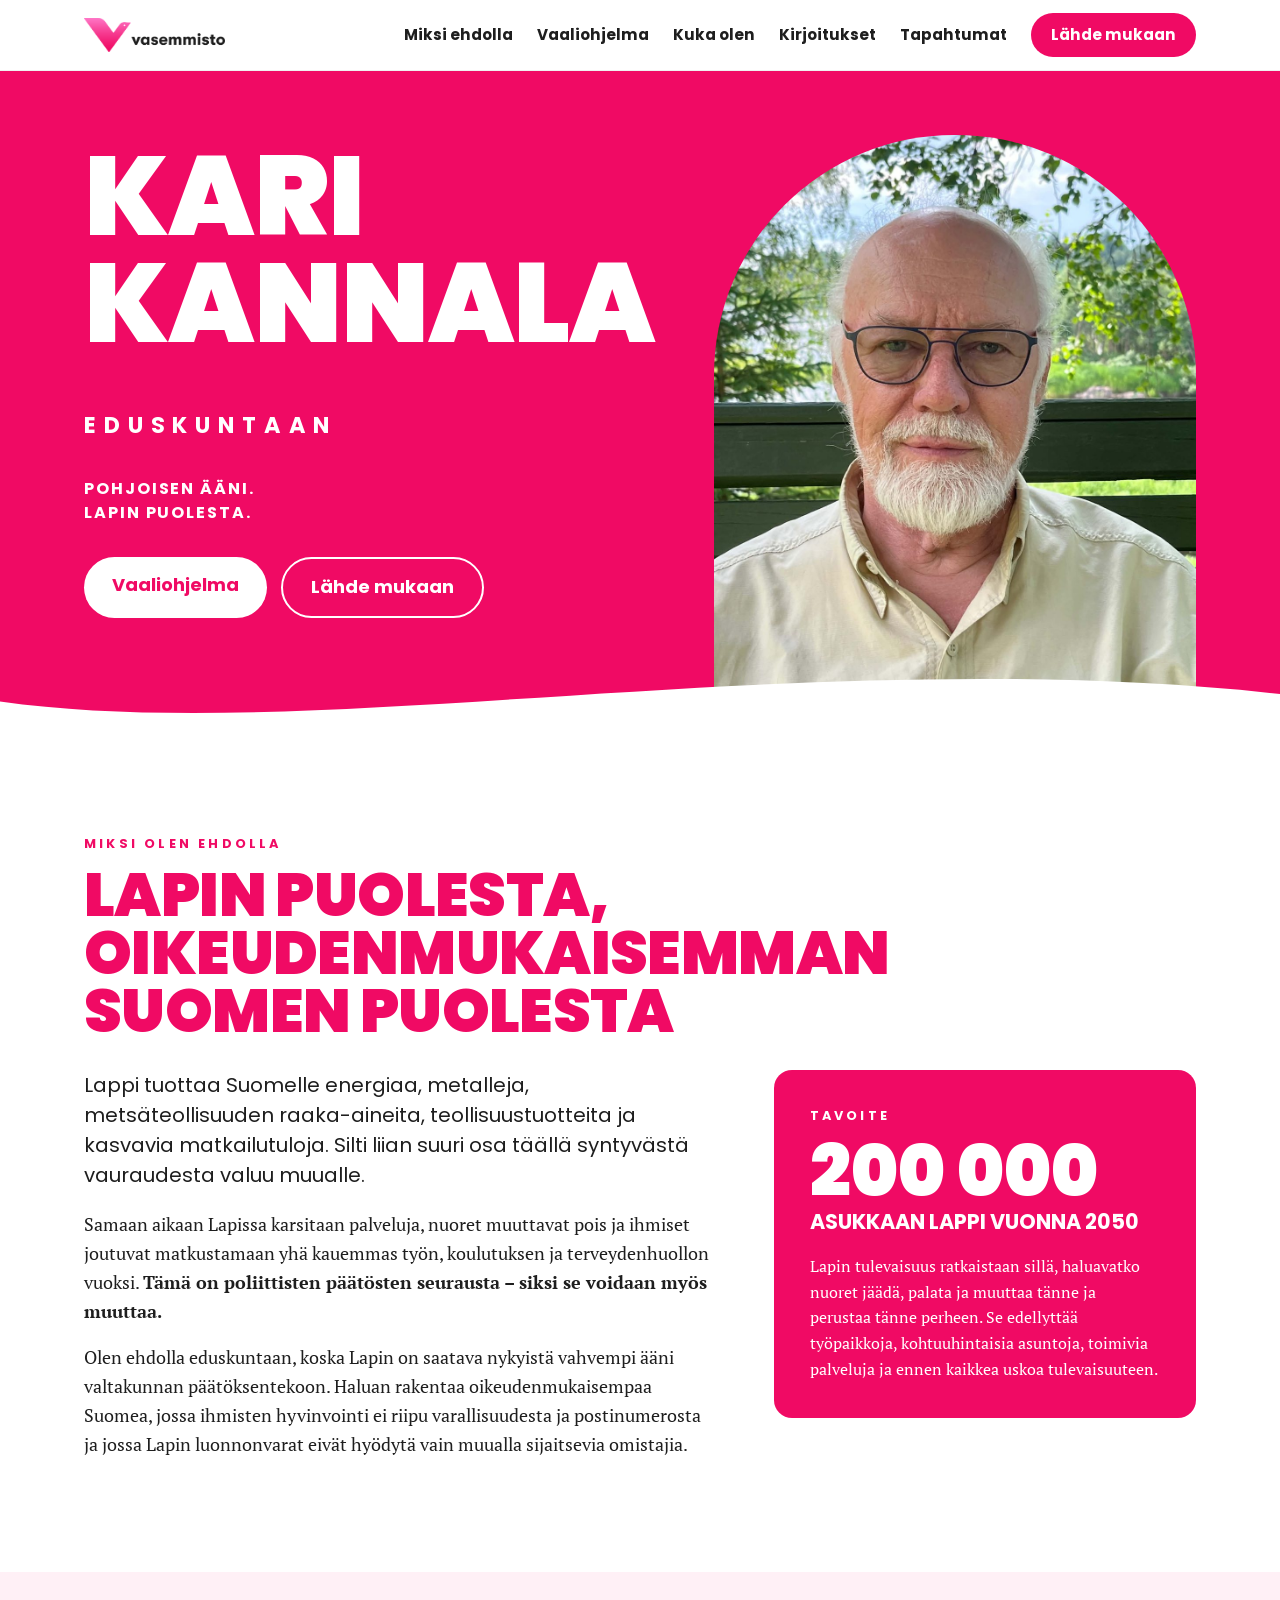
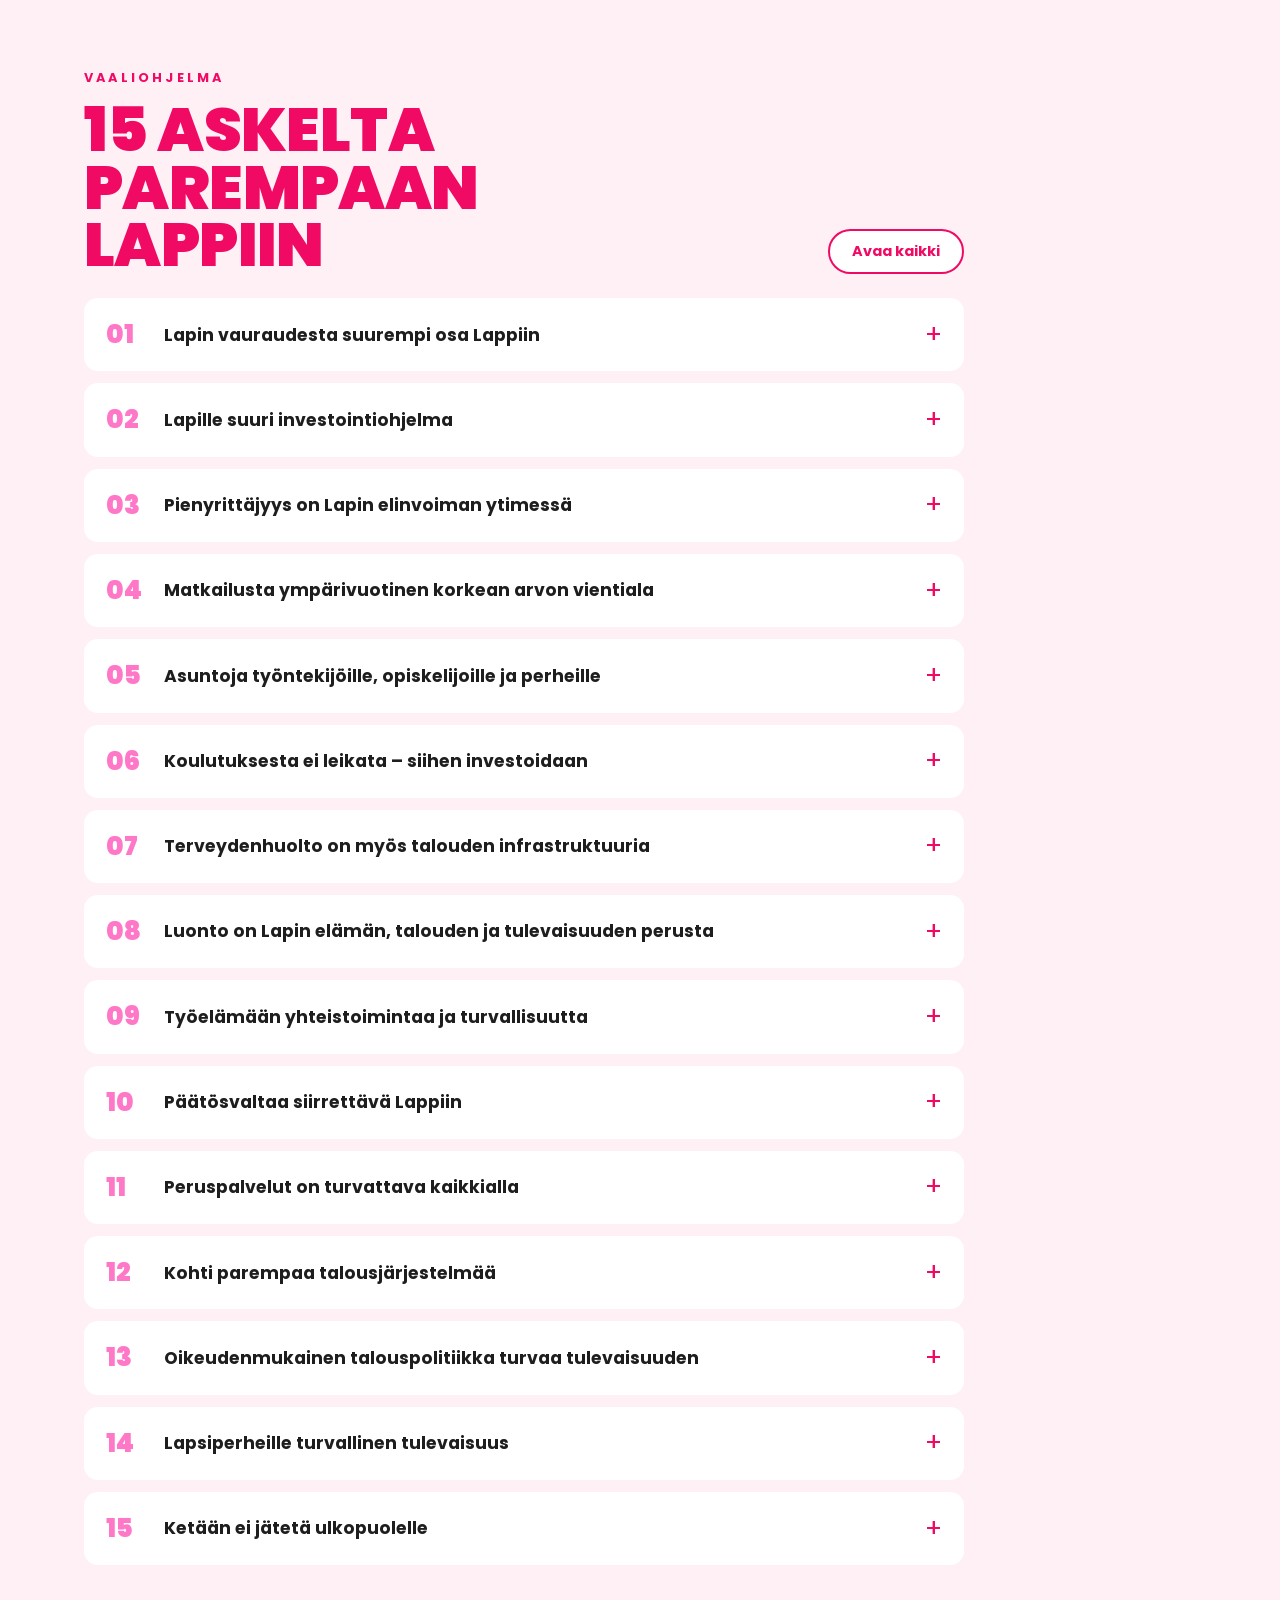
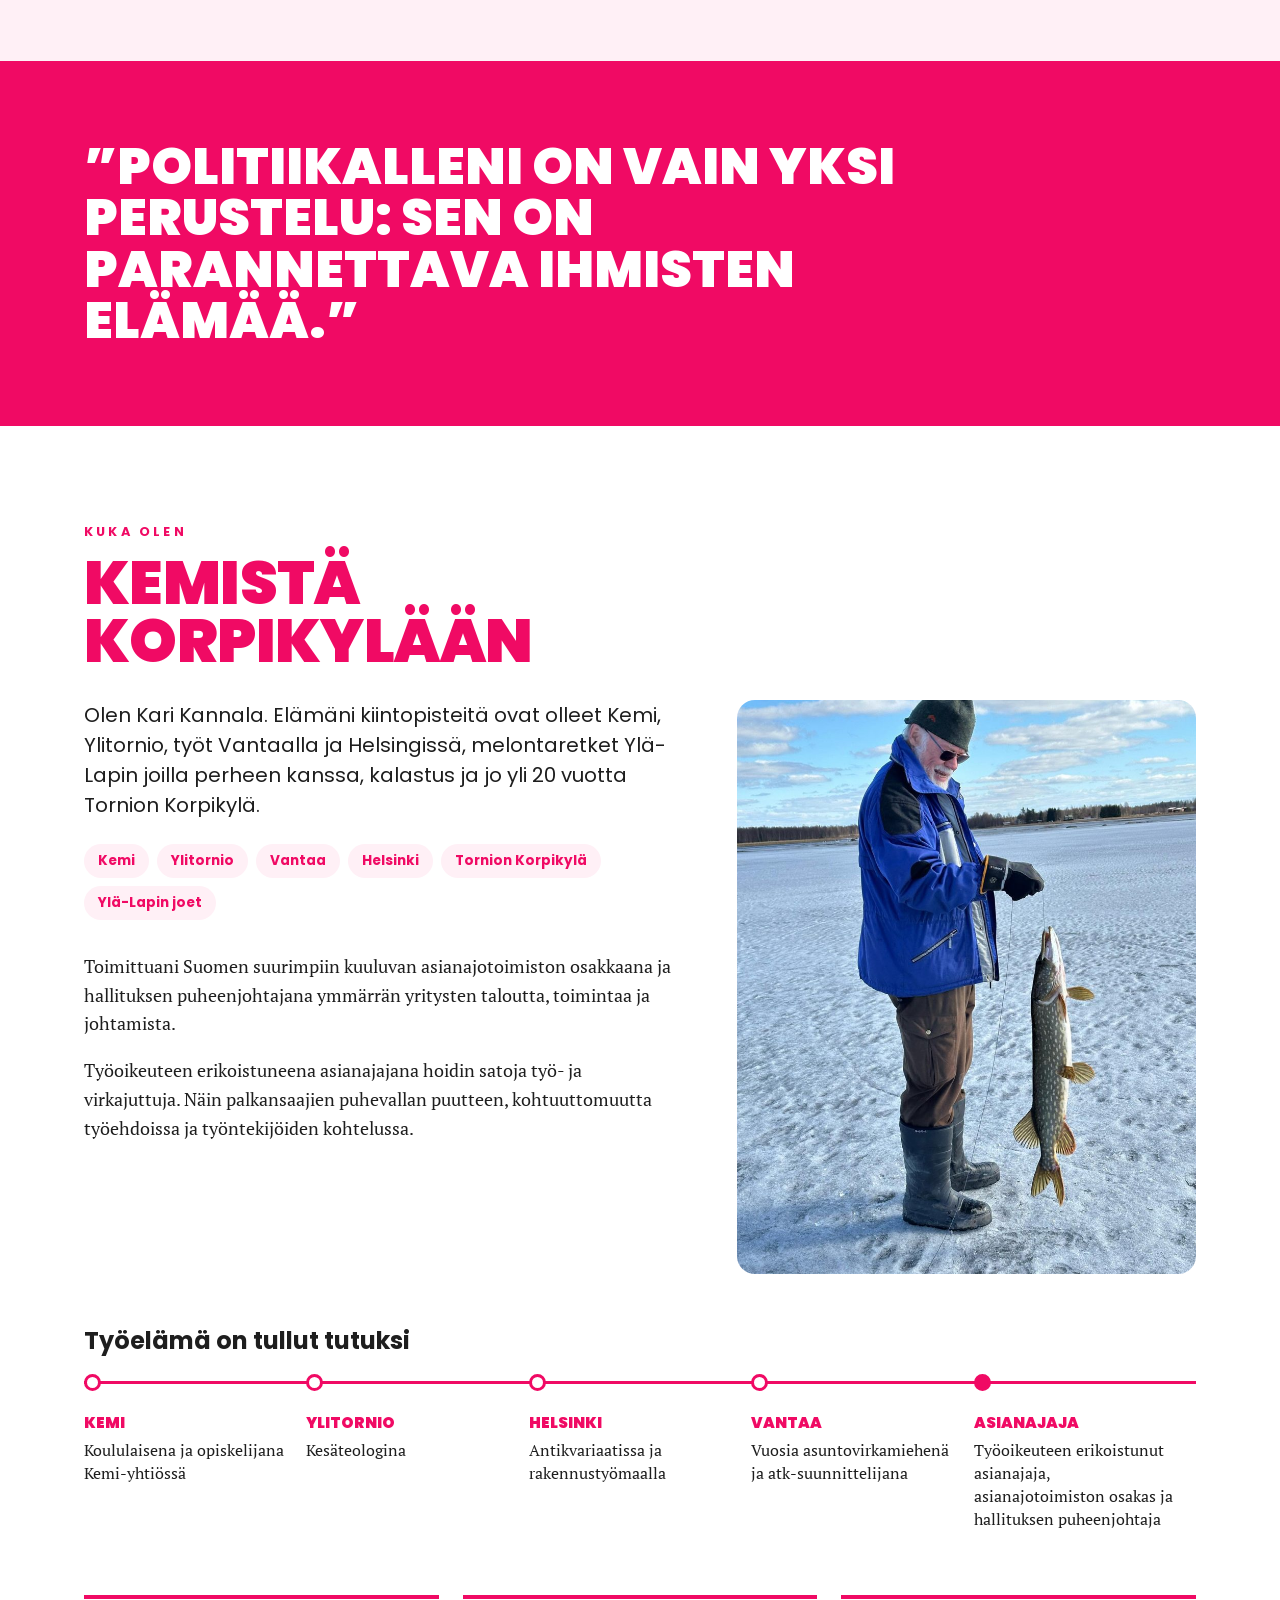
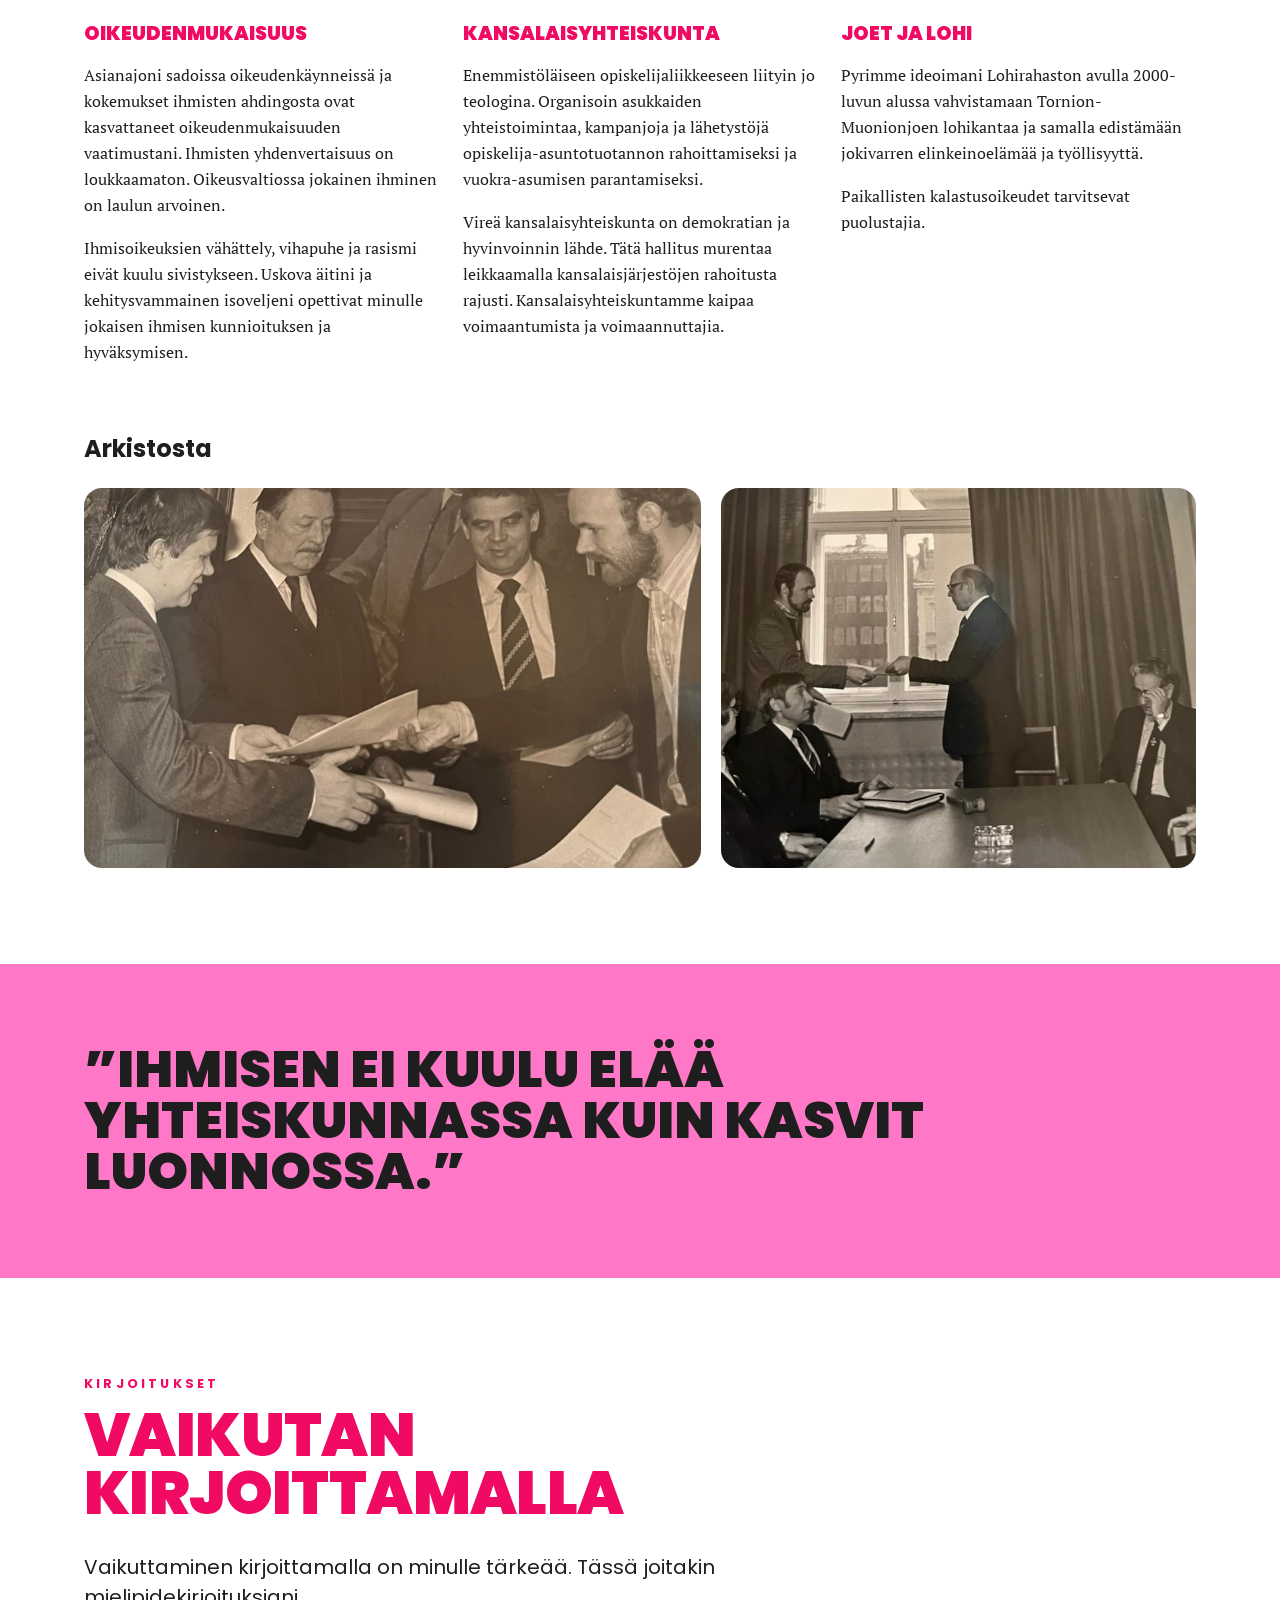
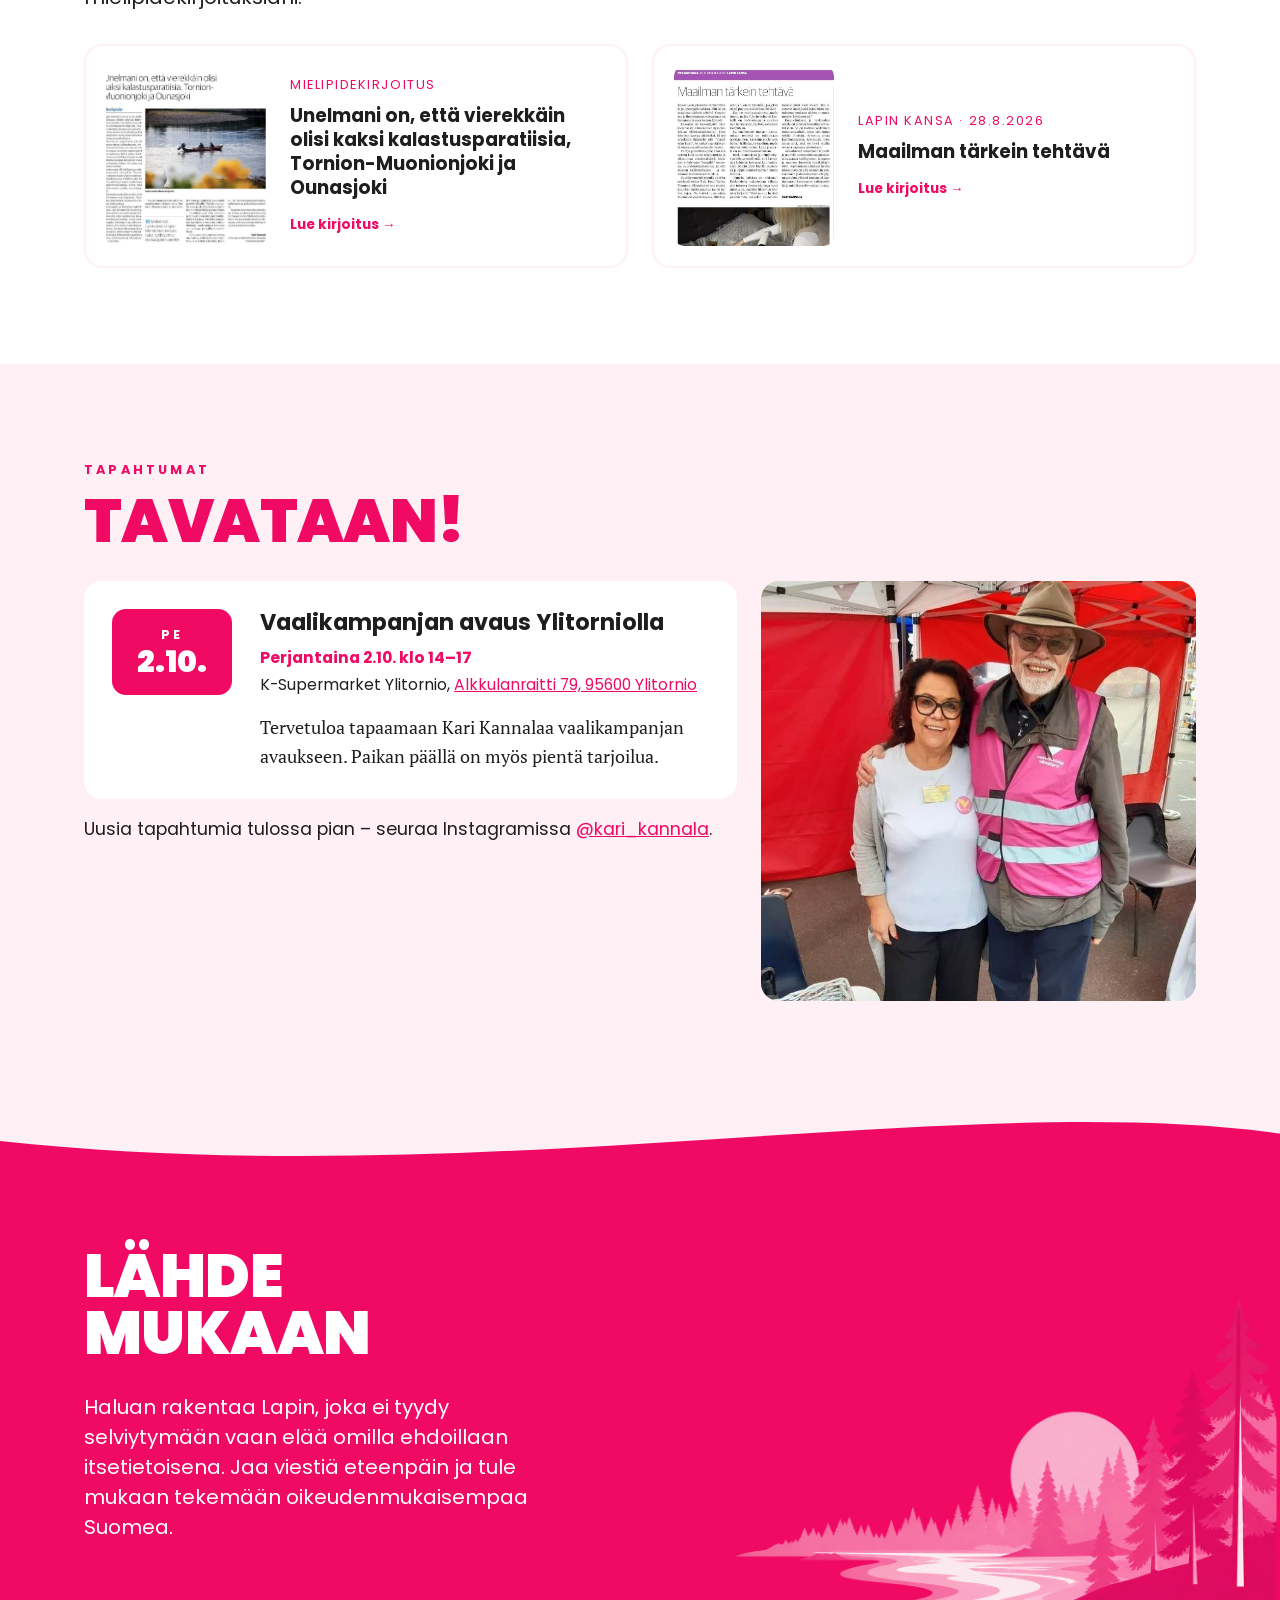
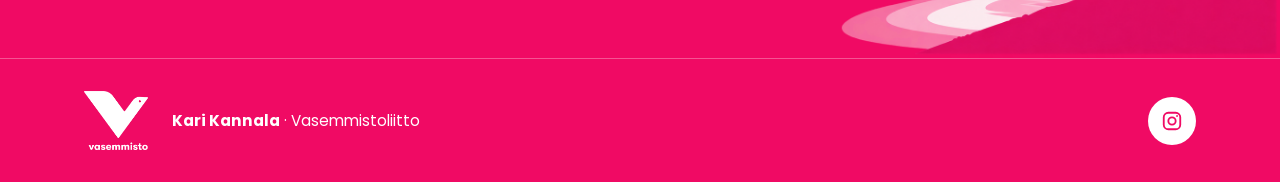
==== commit 12bb5eda: "Add files via upload" ====
--- a/index.html
+++ b/index.html
@@ -30,7 +30,8 @@
       <a href="#ohjelma">Vaaliohjelma</a>
       <a href="#kuka">Kuka olen</a>
       <a href="#kirjoitukset">Kirjoitukset</a>
-      <a href="#yhteys" class="nav-cta">Ota yhteyttä</a>
+      <a href="#tapahtumat">Tapahtumat</a>
+      <a href="#yhteys" class="nav-cta">Lähde mukaan</a>
     </nav>
   </div>
 </header>
@@ -296,6 +297,19 @@
           <p>Paikallisten kalastusoikeudet tarvitsevat puolustajia.</p>
         </article>
       </div>
+
+      <div class="archive">
+        <h3 class="h3">Arkistosta</h3>
+        <!-- Kuvateksti: data-caption. Suurennos: data-full. -->
+        <div class="gallery gallery-2">
+          <button type="button" class="gallery-item" data-full="img/kentalla-1-iso.jpg" data-caption="" data-alt="Arkistokuva: asiakirjojen luovutus">
+            <img src="img/kentalla-1.jpg" alt="Arkistokuva: asiakirjojen luovutus" loading="lazy" width="800" height="607">
+          </button>
+          <button type="button" class="gallery-item" data-full="img/kentalla-2-iso.jpg" data-caption="" data-alt="Arkistokuva: asiakirjan luovutus kokouksessa">
+            <img src="img/kentalla-2.jpg" alt="Arkistokuva: asiakirjan luovutus kokouksessa" loading="lazy" width="716" height="800">
+          </button>
+        </div>
+      </div>
     </div>
   </section>
 
@@ -316,36 +330,68 @@
       <p class="lead narrow">Vaikuttaminen kirjoittamalla on minulle tärkeää. Tässä joitakin mielipidekirjoituksiani.</p>
 
       <div class="articles">
-        <!-- TÄYDENNÄ: linkit alkuperäisiin juttuihin sekä julkaisu ja päivämäärä -->
-        <a class="article" href="#">
+        <button type="button" class="article" data-full="img/kirjoitus-kalastusparatiisi-iso.jpg" data-alt="Mielipidekirjoitus: Unelmani on, että vierekkäin olisi kaksi kalastusparatiisia, Tornion-Muonionjoki ja Ounasjoki">
           <img src="img/kirjoitus-kalastusparatiisi.jpg" alt="" loading="lazy" width="800" height="838">
-          <div class="article-body">
-            <p class="article-meta">Mielipide · <span class="todo">julkaisu, pvm</span></p>
-            <h3>Unelmani on, että vierekkäin olisi kaksi kalastusparatiisia, Tornion-Muonionjoki ja Ounasjoki</h3>
-          </div>
-        </a>
-        <a class="article" href="#">
+          <span class="article-body">
+            <span class="article-meta">Mielipidekirjoitus</span>
+            <span class="article-title">Unelmani on, että vierekkäin olisi kaksi kalastusparatiisia, Tornion-Muonionjoki ja Ounasjoki</span>
+            <span class="article-open">Lue kirjoitus</span>
+          </span>
+        </button>
+        <button type="button" class="article" data-full="img/kirjoitus-tarkein-tehtava.jpg" data-alt="Mielipidekirjoitus: Maailman tärkein tehtävä, Lapin Kansa 28.8.2026">
           <img src="img/kirjoitus-tarkein-tehtava.jpg" alt="" loading="lazy" width="627" height="960">
-          <div class="article-body">
-            <p class="article-meta">Lapin Kansa · 28.8.2026</p>
-            <h3>Maailman tärkein tehtävä</h3>
-          </div>
-        </a>
-      </div>
-    </div>
-  </section>
-
-  <!-- KENTÄLLÄ -->
-  <section class="section section-tint">
-    <div class="wrap">
-      <p class="eyebrow">Kentällä</p>
+          <span class="article-body">
+            <span class="article-meta">Lapin Kansa · 28.8.2026</span>
+            <span class="article-title">Maailman tärkein tehtävä</span>
+            <span class="article-open">Lue kirjoitus</span>
+          </span>
+        </button>
+      </div>
+    </div>
+  </section>
+
+  <!-- Kuvien ja kirjoitusten suurennos -->
+  <dialog class="lightbox" id="lightbox" aria-label="Kuva suurennettuna">
+    <button type="button" class="lightbox-close" aria-label="Sulje">×</button>
+    <figure>
+      <img src="" alt="">
+      <figcaption hidden></figcaption>
+    </figure>
+  </dialog>
+
+  <!-- TAPAHTUMAT -->
+  <section id="tapahtumat" class="section section-tint">
+    <div class="wrap">
+      <p class="eyebrow">Tapahtumat</p>
       <h2 class="display display-md">Tavataan!</h2>
-      <!-- TÄYDENNÄ: tulevat tapahtumat / teltta-ajat -->
-      <div class="gallery">
-        <img src="img/kampanja-2.jpg" alt="Kari Kannala ja vasemmistoliiton aktiiveja vaaliteltalla" loading="lazy" width="1200" height="900">
-        <img src="img/kampanja-1.jpg" alt="Kari Kannala vaaliteltalla" loading="lazy" width="720" height="960">
-      </div>
-      <img class="scenery" src="img/maisema.png" alt="" loading="lazy" width="1400" height="763">
+
+      <!-- Uusi tapahtuma: kopioi <article class="event"> ja vaihda data-date (VVVV-KK-PP).
+           Menneet tapahtumat piiloutuvat automaattisesti. -->
+      <div class="events-layout">
+      <div class="events">
+        <article class="event" data-date="2026-10-02">
+          <div class="event-date" aria-hidden="true">
+            <span class="event-day">Pe</span>
+            <span class="event-num">2.10.</span>
+          </div>
+          <div class="event-info">
+            <h3>Vaalikampanjan avaus Ylitorniolla</h3>
+            <p class="event-meta">
+              <span>Perjantaina 2.10. klo 14–17</span>
+              <span>K-Supermarket Ylitornio, <a href="https://www.google.com/maps/search/?api=1&amp;query=Alkkulanraitti+79,+95600+Ylitornio" target="_blank" rel="noopener">Alkkulanraitti 79, 95600 Ylitornio</a></span>
+            </p>
+            <p>Tervetuloa tapaamaan Kari Kannalaa vaalikampanjan avaukseen. Paikan päällä on myös pientä tarjoilua.</p>
+          </div>
+        </article>
+        <p class="events-empty" hidden>Uusia tapahtumia tulossa pian – seuraa Instagramissa <a href="https://www.instagram.com/kari_kannala/" target="_blank" rel="noopener">@kari_kannala</a>.</p>
+      </div>
+      <div class="event-photo">
+        <button type="button" class="gallery-item" data-full="img/kampanja-1.jpg" data-caption="Tervolan maalaismarkkinoilla Vuokko Vakkurin kanssa. Hän on vaalikampanjassani mukana." data-alt="Kari Kannala ja Vuokko Vakkuri Tervolan maalaismarkkinoilla">
+          <img src="img/kampanja-1.jpg" alt="Kari Kannala ja Vuokko Vakkuri Tervolan maalaismarkkinoilla" loading="lazy" width="720" height="960">
+        </button>
+      </div>
+      </div>
+
     </div>
   </section>
 
@@ -357,15 +403,9 @@
     <div class="wrap contact-inner">
       <div>
         <h2 class="display display-md">Lähde<br>mukaan</h2>
-        <p class="lead">Haluan rakentaa Lapin, joka ei tyydy selviytymään vaan elää omilla ehdoillaan itsetietoisena. Ota yhteyttä, tule tukiryhmään tai jaa viestiä eteenpäin.</p>
-      </div>
-      <ul class="contact-list">
-        <!-- TÄYDENNÄ: oikeat yhteystiedot ja somelinkit -->
-        <li><span>Sähköposti</span><a href="mailto:kari@karikannala.fi" class="todo">kari@karikannala.fi</a></li>
-        <li><span>Puhelin</span><a href="tel:+358000000000" class="todo">+358 00 000 0000</a></li>
-        <li><span>Facebook</span><a href="#" class="todo">facebook.com/…</a></li>
-        <li><span>Instagram</span><a href="#" class="todo">@…</a></li>
-      </ul>
+        <p class="lead">Haluan rakentaa Lapin, joka ei tyydy selviytymään vaan elää omilla ehdoillaan itsetietoisena. Jaa viestiä eteenpäin ja tule mukaan tekemään oikeudenmukaisempaa Suomea.</p>
+      </div>
+      <img class="contact-scenery" src="img/maisema.png" alt="" loading="lazy" width="1400" height="763">
     </div>
   </section>
 
@@ -375,10 +415,14 @@
   <div class="wrap footer-inner">
     <img src="img/logo-valkoinen.png" alt="Vasemmistoliitto" class="footer-logo" width="500" height="458">
     <div>
-      <p><strong>Kari Kannala</strong> · Vasemmistoliitto · <span class="todo">vaalipiiri</span></p>
-      <!-- Vaalimainonnassa tulee näkyä maksaja -->
-      <p class="small">Maksaja: <span class="todo">täydennä</span></p>
-    </div>
+      <p class="footer-name"><strong>Kari Kannala</strong><span class="sep" aria-hidden="true"> · </span><span>Vasemmistoliitto</span></p>
+      <!-- Myöhemmin: vaalipiiri, ehdokasnumero ja vaalimainonnan maksaja -->
+    </div>
+    <a class="social" href="https://www.instagram.com/kari_kannala/" target="_blank" rel="noopener" aria-label="Kari Kannala Instagramissa">
+      <svg viewBox="0 0 24 24" width="22" height="22" aria-hidden="true" fill="none" stroke="currentColor" stroke-width="2" stroke-linecap="round" stroke-linejoin="round">
+        <rect x="3" y="3" width="18" height="18" rx="5"/><circle cx="12" cy="12" r="4"/><circle cx="17.5" cy="6.5" r="1" fill="currentColor" stroke="none"/>
+      </svg>
+    </a>
   </div>
 </footer>
 
--- a/style.css
+++ b/style.css
@@ -67,7 +67,7 @@
 }
 .header-inner { display: flex; align-items: center; justify-content: space-between; height: 70px; }
 .brand img { height: 34px; width: auto; }
-.nav { display: flex; gap: 28px; align-items: center; }
+.nav { display: flex; gap: 24px; align-items: center; }
 .nav a {
   font-family: var(--display); font-weight: 700; font-size: .95rem;
   color: var(--black); text-decoration: none;
@@ -193,39 +193,95 @@
 .articles { display: grid; grid-template-columns: repeat(2, 1fr); gap: 24px; margin-top: 2rem; }
 .article {
   display: grid; grid-template-columns: 160px 1fr; gap: 24px; align-items: center;
-  text-decoration: none; color: var(--black);
+  text-decoration: none; color: var(--black); text-align: left; font: inherit; cursor: zoom-in;
+  background: var(--white); width: 100%;
   border: 2px solid var(--tint); border-radius: var(--radius); padding: 20px;
   transition: border-color .15s, transform .15s;
 }
-.article:hover { border-color: var(--red); transform: translateY(-2px); }
+.article:hover, .article:focus-visible { border-color: var(--red); transform: translateY(-2px); outline: none; }
+.article-body { display: block; }
 .article img { width: 160px; height: 180px; object-fit: cover; object-position: top; border-radius: 10px; }
-.article-meta { font-family: var(--display); font-size: .8rem; text-transform: uppercase; letter-spacing: .12em; color: var(--red); margin-bottom: .5rem; }
-.article h3 { font-family: var(--display); font-weight: 700; font-size: 1.15rem; line-height: 1.3; margin: 0; }
+.article-meta { display: block;  font-family: var(--display); font-size: .8rem; text-transform: uppercase; letter-spacing: .12em; color: var(--red); margin-bottom: .5rem; }
+.article-title { display: block; font-family: var(--display); font-weight: 700; font-size: 1.15rem; line-height: 1.3; }
+.article-open { display: inline-block; margin-top: .9rem; font-family: var(--display); font-weight: 700; font-size: .85rem; color: var(--red); }
+.article-open::after { content: " →"; }
+
+/* Lightbox */
+.lightbox {
+  border: 0; padding: 0; background: transparent; max-width: 94vw; max-height: 94vh;
+  overflow: visible;
+}
+.lightbox::backdrop { background: rgba(30,30,30,.85); backdrop-filter: blur(3px); }
+.lightbox:has(figcaption:not([hidden])) { --cap: 80px; }
+.lightbox figure { margin: 0; display: flex; flex-direction: column; align-items: center; }
+.lightbox figcaption {
+  margin-top: 14px; max-width: 640px; text-align: center; color: var(--white);
+  font-family: var(--display); font-size: 1rem; line-height: 1.45;
+}
+.lightbox img {
+  max-width: 94vw; max-height: calc(90vh - var(--cap, 0px)); width: auto; height: auto;
+  border-radius: 8px; box-shadow: 0 20px 60px rgba(0,0,0,.5); background: var(--white);
+}
+.lightbox[open] { animation: lb-in .2s ease-out; }
+@keyframes lb-in { from { opacity: 0; transform: scale(.96); } to { opacity: 1; transform: none; } }
+.lightbox-close {
+  position: fixed; top: 16px; right: 16px; width: 48px; height: 48px; border-radius: 50%;
+  border: 0; background: var(--white); color: var(--red); font-size: 2rem; line-height: 1;
+  cursor: pointer; font-family: var(--display);
+}
+.lightbox-close:hover { background: var(--red); color: var(--white); }
+body.no-scroll { overflow: hidden; }
+
+/* Tapahtumat */
+.events { display: grid; gap: 16px; margin-bottom: 40px; max-width: 880px; }
+.event { display: grid; grid-template-columns: 120px 1fr; gap: 28px; background: var(--white); border-radius: var(--radius); padding: 28px; align-items: start; }
+.event-date { background: var(--red); color: var(--white); border-radius: 14px; text-align: center; padding: 16px 8px; font-family: var(--display); }
+.event-day { display: block; text-transform: uppercase; letter-spacing: .2em; font-weight: 700; font-size: .8rem; }
+.event-num { display: block; font-weight: 900; font-size: 1.9rem; line-height: 1.1; }
+.event h3 { font-family: var(--display); font-weight: 700; font-size: 1.4rem; line-height: 1.2; margin: 0 0 .6rem; }
+.event-meta { font-family: var(--display); font-size: .98rem; display: grid; gap: 2px; }
+.event-meta span:first-child { font-weight: 700; color: var(--red); }
+.event p:last-child { margin-bottom: 0; }
+.events-empty { font-family: var(--display); font-size: 1.1rem; }
 
 /* Gallery */
-.gallery { display: grid; grid-template-columns: 1.6fr 1fr; gap: 20px; }
-.gallery img { width: 100%; height: 440px; object-fit: cover; border-radius: var(--radius); }
+.gallery { display: grid; grid-template-columns: repeat(3, 1fr); gap: 20px; }
+.gallery-2 { grid-template-columns: 1.3fr 1fr; }
+.archive { margin-top: 1rem; }
+.gallery-2 img { height: 360px; }
+.events-layout { display: grid; grid-template-columns: 1.5fr 1fr; gap: 24px; align-items: stretch; }
+.events-layout .events { margin-bottom: 0; align-content: start; }
+.event-photo .gallery-item { width: 100%; height: 100%; }
+.event-photo img { width: 100%; height: 100%; min-height: 320px; max-height: 420px; object-fit: cover; object-position: center 35%; }
+.gallery-item {
+  padding: 0; border: 0; background: none; cursor: zoom-in; border-radius: var(--radius);
+  overflow: hidden; display: block;
+}
+.gallery-item:focus { outline: none; }
+.gallery-item:focus-visible { outline: 2px solid var(--black); outline-offset: 3px; } /* vain näppäimistöllä liikuttaessa */
+.gallery img { width: 100%; height: 380px; object-fit: cover; }
 
 /* Contact */
-.contact { position: relative; background: var(--red); color: var(--white); padding: 150px 0 96px; overflow: hidden; }
+.contact { position: relative; background: var(--red); color: var(--white); padding: 150px 0 0; overflow: hidden; --bleed: calc(max(0px, (100vw - var(--wrap)) / 2) + 24px); }
 .wave-top { top: -1px; bottom: auto; }
 .contact .display-md { color: var(--white); }
-.contact-inner { display: grid; grid-template-columns: 1fr 1fr; gap: 48px; align-items: start; position: relative; z-index: 1; }
-.contact-list { list-style: none; padding: 0; margin: 0; }
-.contact-list li { display: flex; justify-content: space-between; gap: 16px; padding: 18px 0; border-bottom: 1px solid rgba(255,255,255,.35); font-family: var(--display); }
-.contact-list span { text-transform: uppercase; letter-spacing: .15em; font-size: .8rem; font-weight: 700; align-self: center; }
-.contact-list a { color: var(--white); font-weight: 700; text-decoration: none; }
-.contact-list a:hover { text-decoration: underline; }
-.scenery { width: min(760px, 100%); margin: 48px 0 -150px auto; position: relative; z-index: 2; }
+.contact-inner { display: grid; grid-template-columns: 1fr 1.2fr; gap: 48px; align-items: end; position: relative; z-index: 1; }
+.contact-scenery { width: calc(100% + var(--bleed)); max-width: none; margin-right: calc(-1 * var(--bleed)); margin-top: 24px; }
+.contact-inner > div { padding-bottom: 96px; }
 
 /* Footer */
 .site-footer { background: var(--red); color: var(--white); border-top: 1px solid rgba(255,255,255,.3); padding: 32px 0; font-family: var(--display); font-size: .95rem; }
 .footer-inner { display: flex; align-items: center; gap: 24px; }
 .footer-logo { width: 64px; }
 .site-footer p { margin: 0; }
-
-/* Väliaikainen: täydennettävät kohdat näkyviin (poista ennen julkaisua) */
-.todo { background: var(--yellow); color: var(--black) !important; padding: 0 .3em; border-radius: 4px; }
+@media (max-width: 480px) { .footer-name .sep { display: none; } .footer-name span { display: block; } .contact { --bleed: 16px; } }
+.social {
+  margin-left: auto; width: 48px; height: 48px; border-radius: 50%; flex-shrink: 0;
+  display: grid; place-items: center; background: var(--white); color: var(--red);
+  transition: transform .15s, background .15s, color .15s;
+}
+.social:hover, .social:focus-visible { background: var(--black); color: var(--white); transform: translateY(-2px); }
+
 
 /* Responsiivisuus */
 @media (max-width: 960px) {
@@ -234,7 +290,7 @@
   .timeline li::before { top: 2px; left: -10px; }
   .articles { grid-template-columns: 1fr; }
 }
-@media (max-width: 820px) {
+@media (max-width: 1000px) {
   .nav-toggle { display: block; }
   .nav {
     position: absolute; top: 70px; left: 0; right: 0; flex-direction: column; gap: 0;
@@ -248,21 +304,30 @@
   .nav-toggle[aria-expanded="true"] span:nth-child(2) { opacity: 0; }
   .nav-toggle[aria-expanded="true"] span:nth-child(3) { transform: translateY(-8px) rotate(-45deg); }
 
+}
+@media (max-width: 820px) {
   .hero-inner { grid-template-columns: 1fr; padding-top: 40px; gap: 24px; }
   .hero-text { padding-bottom: 0; }
   .hero-photo { max-width: 420px; margin: 0 auto; width: 100%; }
   .about-grid, .why-grid, .values, .program, .contact-inner { grid-template-columns: 1fr; }
+  .contact-inner > div { padding-bottom: 0; }
+  .contact-inner { gap: 0; }
+  .contact-inner > div { position: relative; z-index: 1; }
+  .contact-scenery { margin-left: auto; width: calc(90% + var(--bleed)); margin-top: -22%; }
   .plank-body { margin-left: 0; }
   .about-photo { max-width: 420px; }
-  .gallery { grid-template-columns: 1fr; }
-  .gallery img { height: 300px; }
+  .gallery, .gallery-2, .events-layout { grid-template-columns: 1fr; }
+  .event-photo img { height: 380px; }
+  .event { grid-template-columns: 1fr; gap: 16px; padding: 22px; }
+  .event-date { justify-self: start; padding: 10px 18px; display: flex; gap: 10px; align-items: baseline; }
+  .event-num { font-size: 1.4rem; }
+  .gallery img { height: 320px; }
   .section { padding: 72px 0; }
 }
 @media (max-width: 480px) {
   .wrap { padding: 0 16px; }
   .article { grid-template-columns: 96px 1fr; gap: 16px; padding: 14px; }
   .article img { width: 96px; height: 120px; }
-  .contact-list li { flex-direction: column; gap: 4px; }
 }
 @media (prefers-reduced-motion: reduce) {
   html { scroll-behavior: auto; }
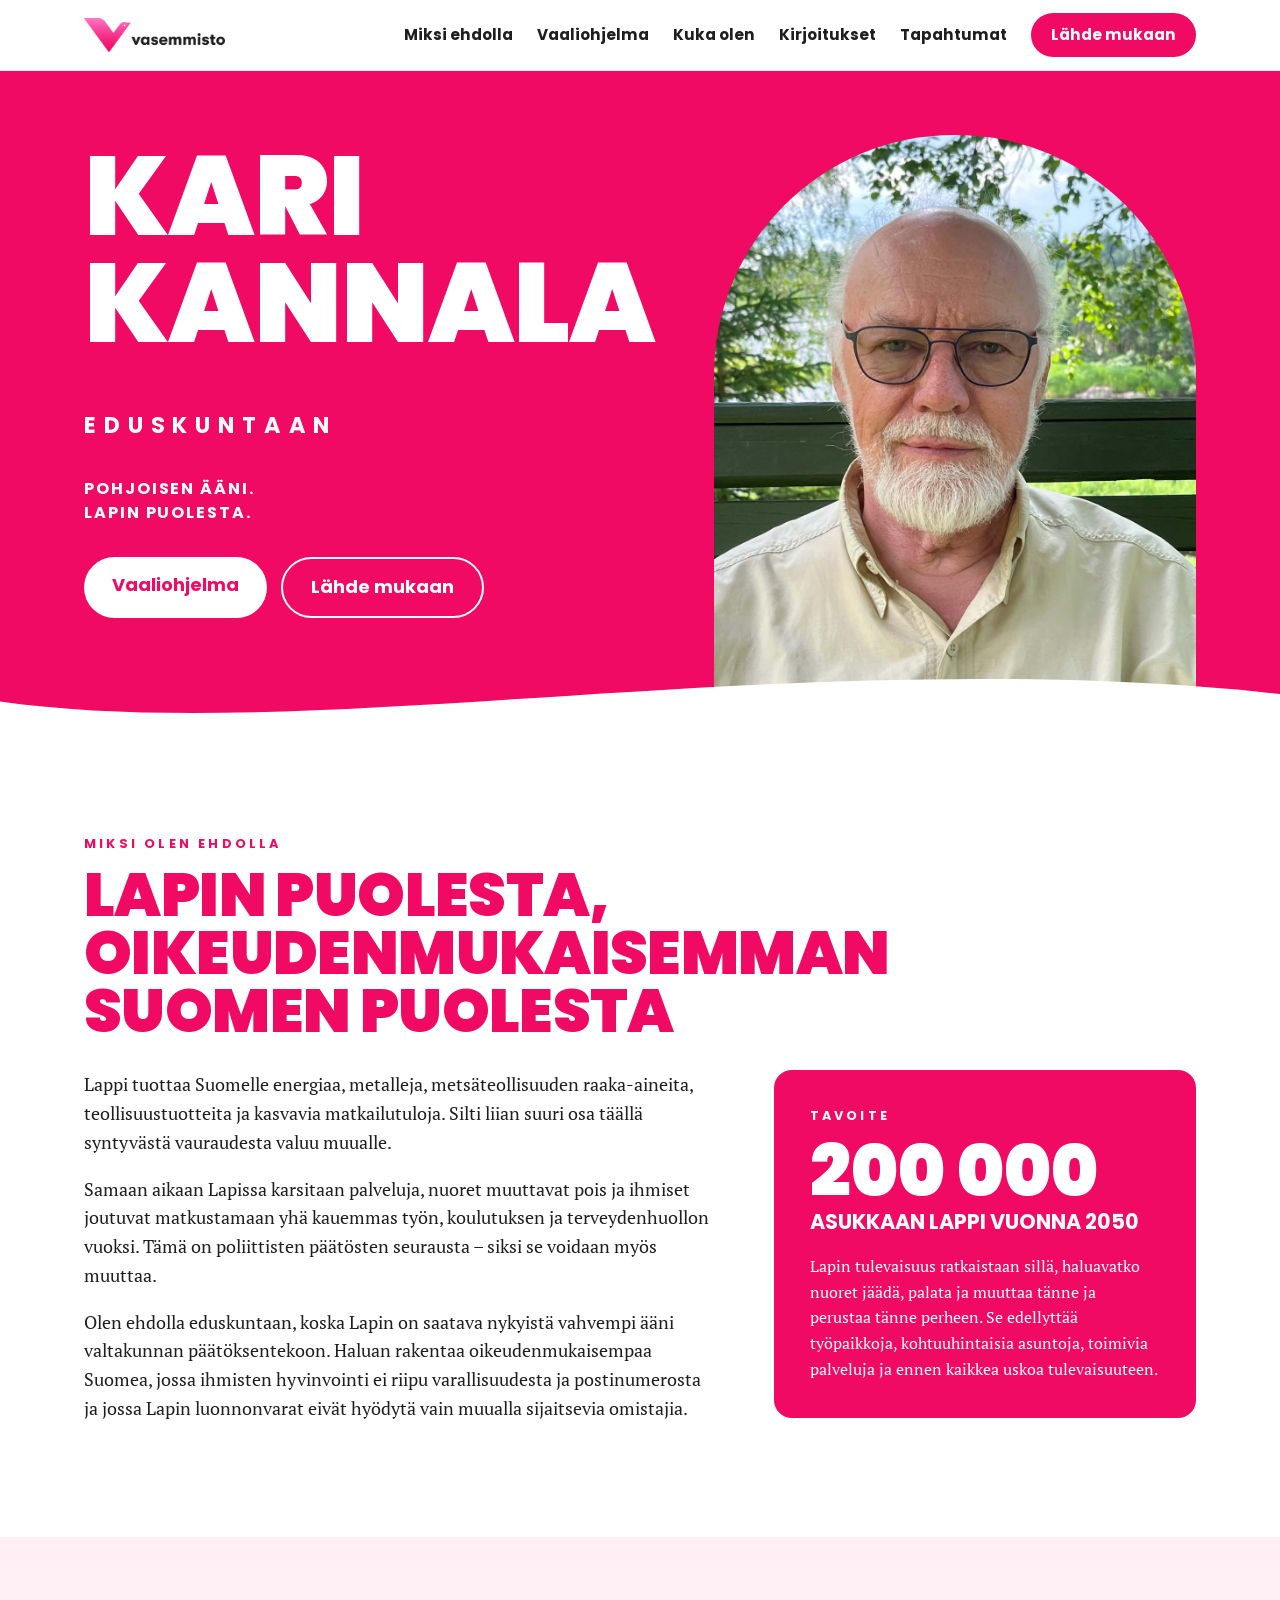
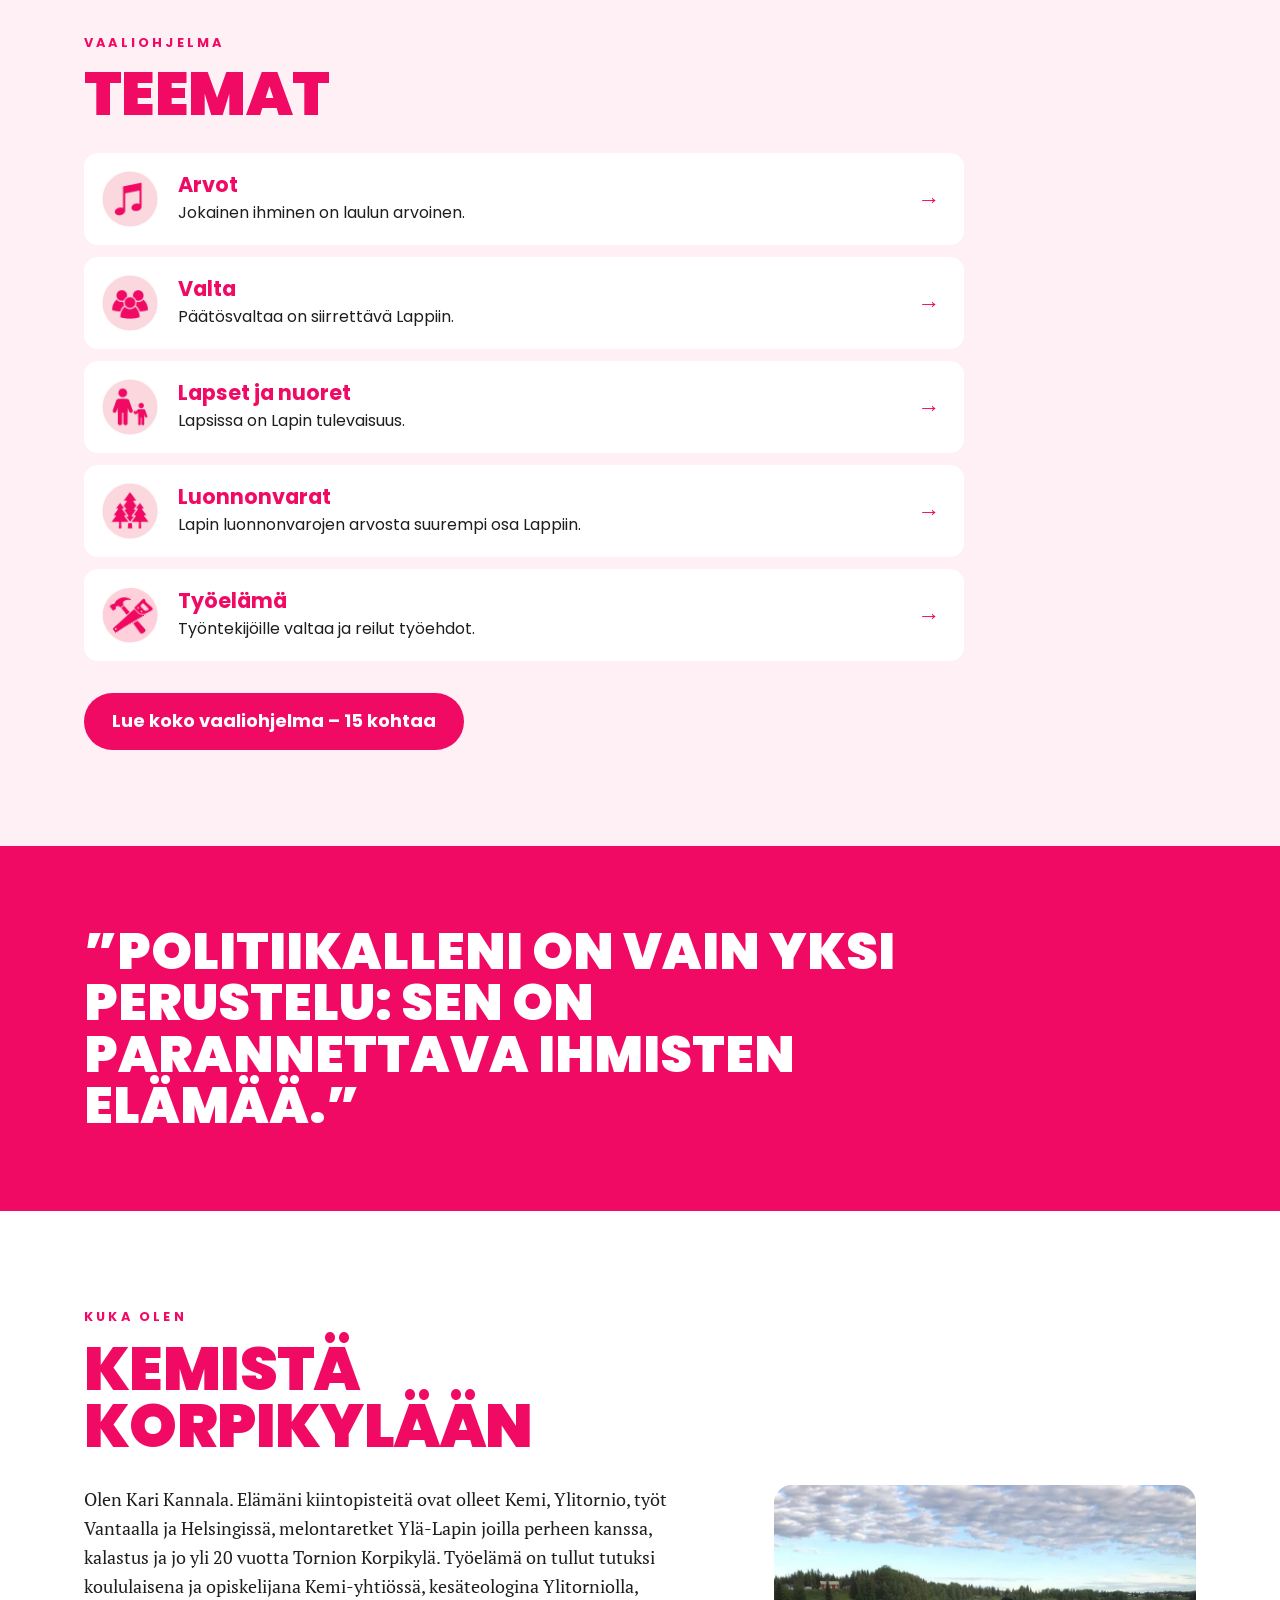
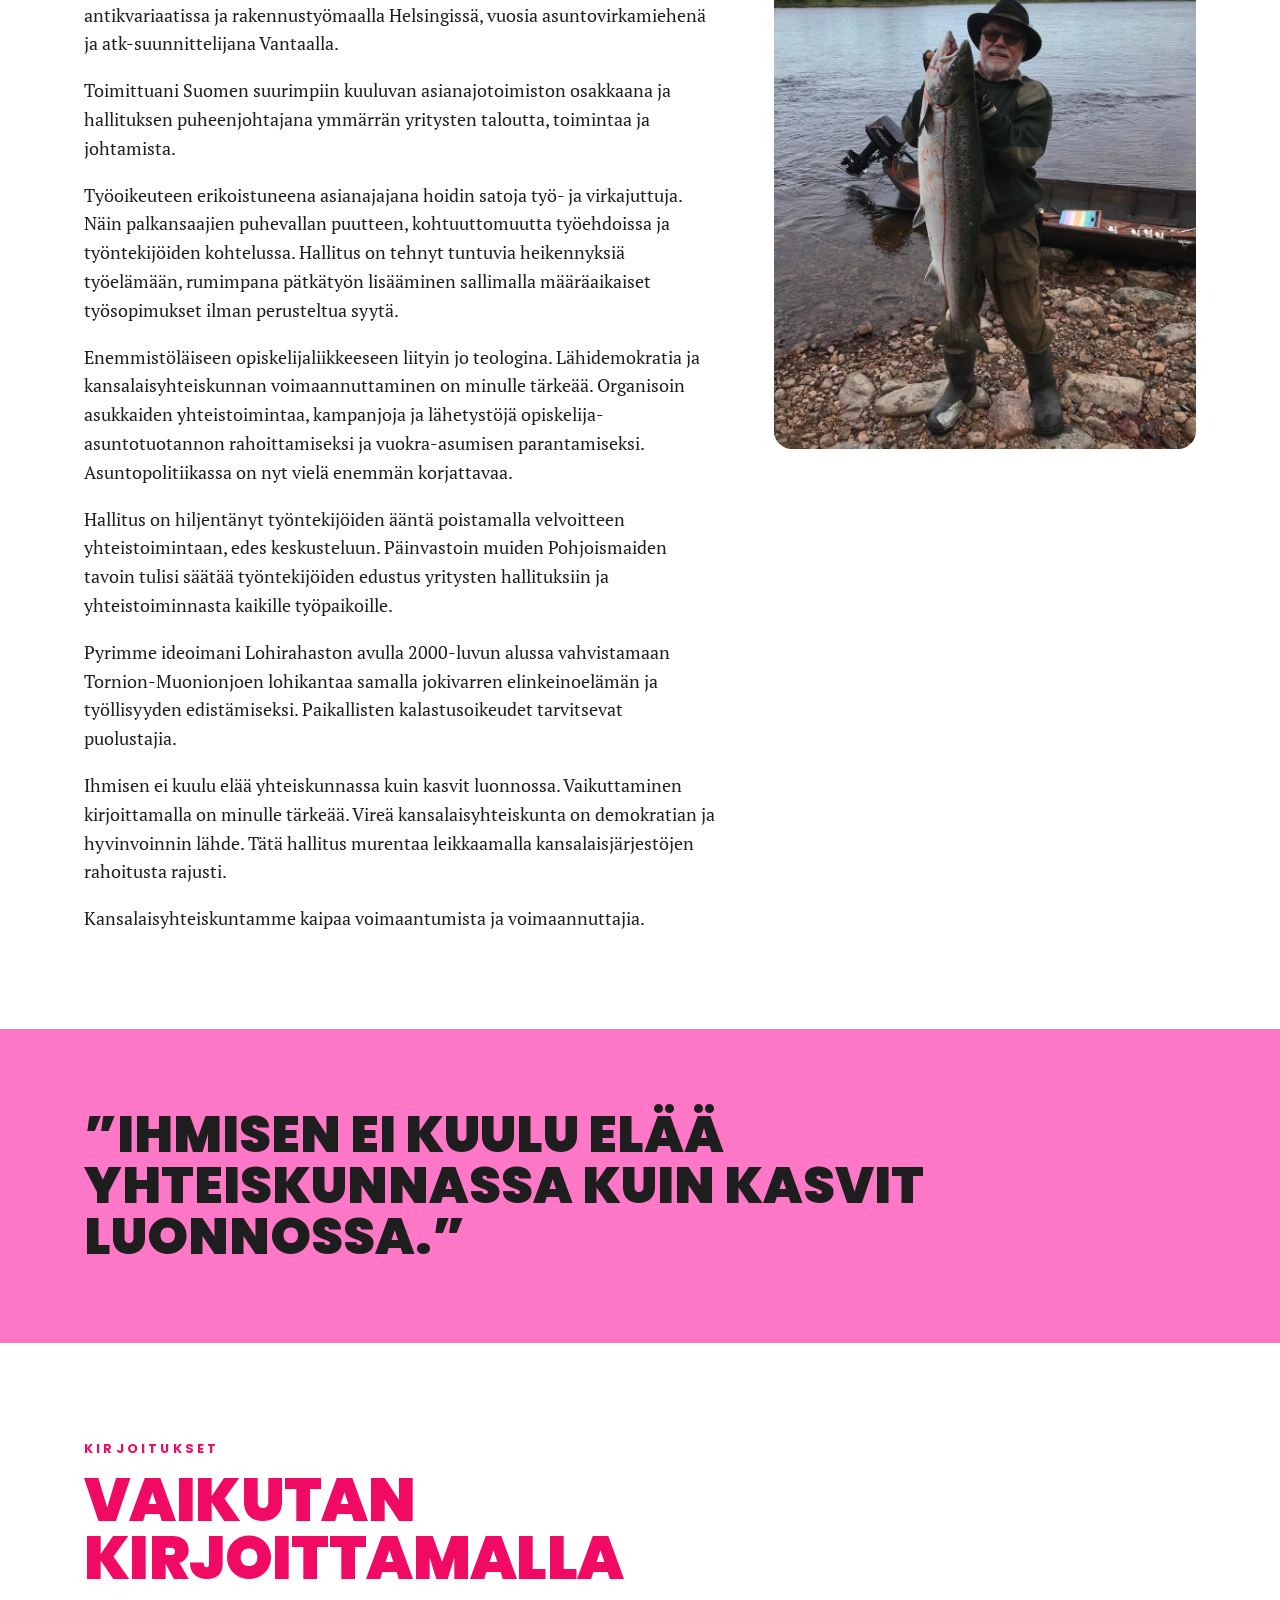
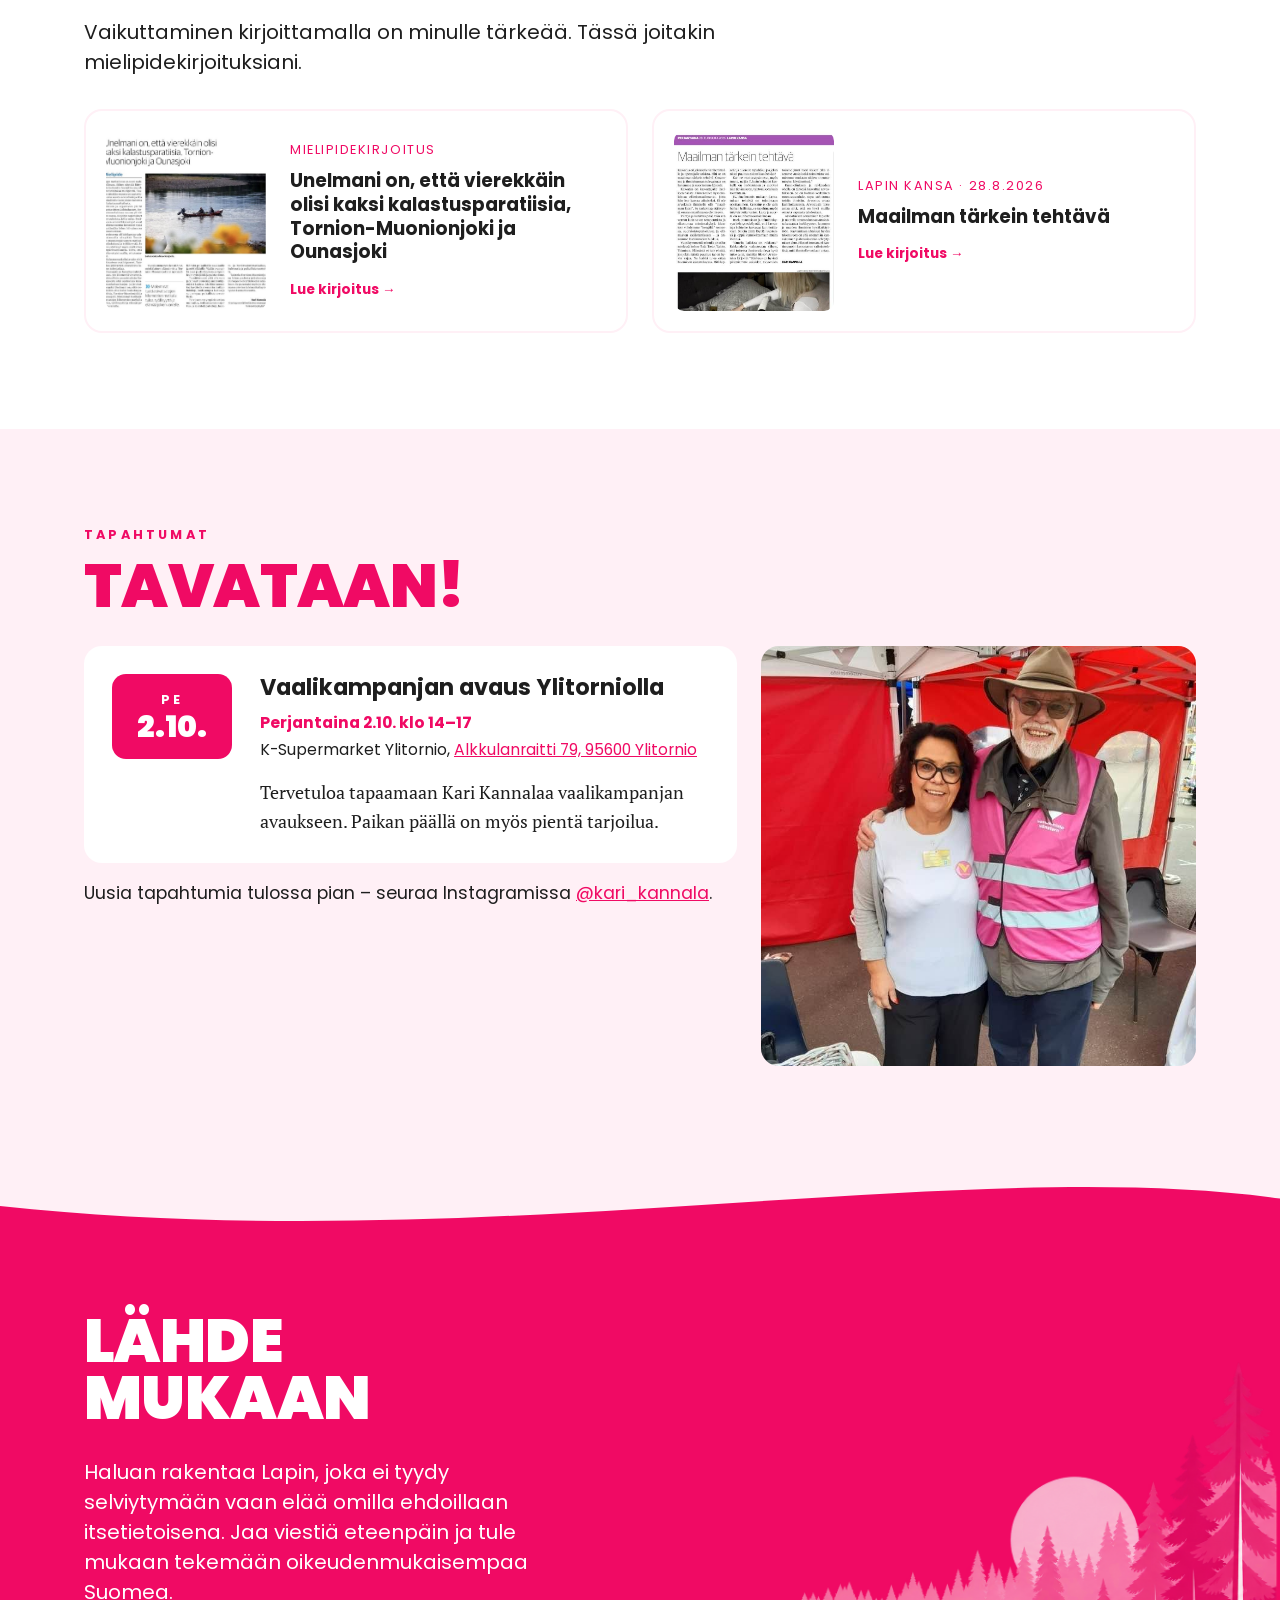
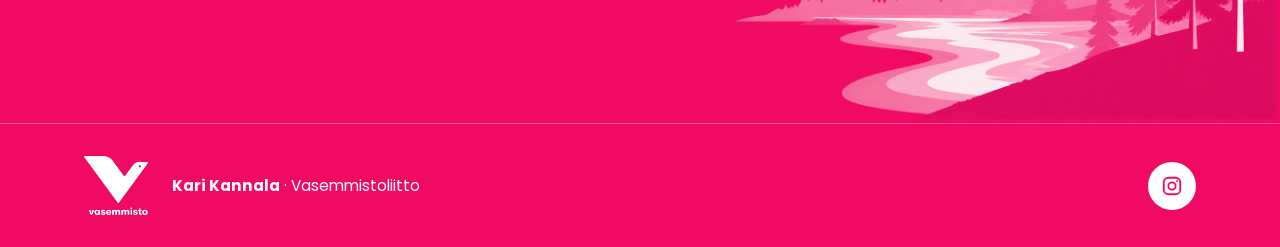
==== commit b2f5a960: "Add files via upload" ====
--- a/index.html
+++ b/index.html
@@ -3,6 +3,9 @@
 <head>
   <meta charset="utf-8">
   <meta name="viewport" content="width=device-width, initial-scale=1">
+  <!-- Sivulla on oma vaalea ja tumma teema; selain ei silloin pakota omia värejään -->
+  <meta name="color-scheme" content="light dark">
+  <meta name="theme-color" content="#F00A64">
   <title>Kari Kannala – Eduskuntaan | Vasemmistoliitto</title>
   <meta name="description" content="Kari Kannala on vasemmistoliiton eduskuntavaaliehdokas Lapista. Lapin puolesta, oikeudenmukaisemman Suomen puolesta.">
   <meta property="og:title" content="Kari Kannala – Eduskuntaan">
@@ -20,14 +23,17 @@
 <header class="site-header">
   <div class="wrap header-inner">
     <a href="#top" class="brand" aria-label="Etusivulle">
-      <img src="img/logo-vaaka.png" alt="Vasemmistoliitto" width="700" height="169">
+      <picture>
+        <source srcset="img/logo-vaaka-valkoinen.png" media="(prefers-color-scheme: dark)">
+        <img src="img/logo-vaaka.png" alt="Vasemmistoliitto" width="700" height="169">
+      </picture>
     </a>
     <button class="nav-toggle" aria-expanded="false" aria-controls="nav" aria-label="Valikko">
       <span></span><span></span><span></span>
     </button>
     <nav id="nav" class="nav">
       <a href="#miksi">Miksi ehdolla</a>
-      <a href="#ohjelma">Vaaliohjelma</a>
+      <a href="#teemat">Vaaliohjelma</a>
       <a href="#kuka">Kuka olen</a>
       <a href="#kirjoitukset">Kirjoitukset</a>
       <a href="#tapahtumat">Tapahtumat</a>
@@ -47,7 +53,7 @@
         <p class="hero-slogan">Pohjoisen ääni.<br>Lapin puolesta.</p>
         <!-- TÄYDENNÄ: ehdokasnumero, kun se on vahvistettu -->
         <div class="hero-actions">
-          <a href="#ohjelma" class="btn btn-light">Vaaliohjelma</a>
+          <a href="#teemat" class="btn btn-light">Vaaliohjelma</a>
           <a href="#yhteys" class="btn btn-outline">Lähde mukaan</a>
         </div>
       </div>
@@ -68,8 +74,8 @@
 
       <div class="why-grid">
         <div class="why-text">
-          <p class="lead">Lappi tuottaa Suomelle energiaa, metalleja, metsäteollisuuden raaka-aineita, teollisuustuotteita ja kasvavia matkailutuloja. Silti liian suuri osa täällä syntyvästä vauraudesta valuu muualle.</p>
-          <p>Samaan aikaan Lapissa karsitaan palveluja, nuoret muuttavat pois ja ihmiset joutuvat matkustamaan yhä kauemmas työn, koulutuksen ja terveydenhuollon vuoksi. <strong>Tämä on poliittisten päätösten seurausta – siksi se voidaan myös muuttaa.</strong></p>
+          <p>Lappi tuottaa Suomelle energiaa, metalleja, metsäteollisuuden raaka-aineita, teollisuustuotteita ja kasvavia matkailutuloja. Silti liian suuri osa täällä syntyvästä vauraudesta valuu muualle.</p>
+          <p>Samaan aikaan Lapissa karsitaan palveluja, nuoret muuttavat pois ja ihmiset joutuvat matkustamaan yhä kauemmas työn, koulutuksen ja terveydenhuollon vuoksi. Tämä on poliittisten päätösten seurausta – siksi se voidaan myös muuttaa.</p>
           <p>Olen ehdolla eduskuntaan, koska Lapin on saatava nykyistä vahvempi ääni valtakunnan päätöksentekoon. Haluan rakentaa oikeudenmukaisempaa Suomea, jossa ihmisten hyvinvointi ei riipu varallisuudesta ja postinumerosta ja jossa Lapin luonnonvarat eivät hyödytä vain muualla sijaitsevia omistajia.</p>
         </div>
         <aside class="goal-card">
@@ -82,161 +88,54 @@
     </div>
   </section>
 
-  <!-- VAALIOHJELMA -->
-  <section id="ohjelma" class="section section-tint">
+  <!-- TEEMAT (flyerin mukaan). Linkit vievät vaaliohjelman vastaavaan kohtaan. -->
+  <section id="teemat" class="section section-tint">
     <div class="wrap">
       <p class="eyebrow">Vaaliohjelma</p>
-      <div class="program-head">
-        <h2 class="display display-md">15 askelta<br>parempaan<br>Lappiin</h2>
-        <button type="button" class="btn btn-small" id="toggle-all">Avaa kaikki</button>
-      </div>
-
-      <div class="program">
-        <details class="plank">
-          <summary><span class="plank-num">01</span><span class="plank-title">Lapin vauraudesta suurempi osa Lappiin</span></summary>
-          <div class="plank-body">
-            <p>Lapin metsät, mineraalit, energia, luonto, myös lohi tuottavat huomattavaa taloudellista arvoa. On oikeudenmukaista, että suurempi osa tästä arvosta hyödyttää aluetta, jolla se syntyy.</p>
-            <p>Kaivostoiminnan, energiantuotannon ja muun luonnonvaratalouden verotusta ja maksuja on kehitettävä niin, että sijaintikunnat ja maakunta hyötyvät toiminnasta nykyistä enemmän.</p>
-            <p>Lappi ei saa olla pelkkä raaka-ainevarasto eikä matkailureservaatti. Luonnonvarat on jalostettava mahdollisimman pitkälle Lapissa samalla, kun varmistetaan luonnonarvojen säilyminen ja paikallinen hyväksyntä.</p>
-          </div>
-        </details>
-        <details class="plank">
-          <summary><span class="plank-num">02</span><span class="plank-title">Lapille suuri investointiohjelma</span></summary>
-          <div class="plank-body">
-            <p>Lapille tarvitaan suuri investointiohjelma.</p>
-            <p>Valtion on osallistuttava strategisten teollisuushankkeiden rahoittamiseen Lapissa, ei niiden alasajoon.</p>
-            <p>Ruotsin Norrbotten osoittaa, miten valtio voi merkittävästi rahoittaa ja rakentaa luonnonvarojen ympärille vahvaa teollisuutta ja infrastruktuuria Suomen Lapissakin.</p>
-            <p>Lapissa tarvitaan kaivosten rinnalle jalostusta, konepajoja, kunnossapitoa, teknologiayrityksiä ja tutkimusta. Metsien käytössä tavoitteena on oltava nykyistä korkeamman jalostusarvon tuotanto.</p>
-            <p>Sahojen alasajon sijasta Lappiin on rakennettava teollista puurakentamista ja nostettava Suomessa puurakentamisen osuus Ruotsin tasolle: muutamasta prosentista kolmannekseen rakentamisesta.</p>
-            <p>Lapin rataverkkoa, teitä, yöjunia ja lentoyhteyksiä on kehitettävä pitkäjänteisesti.</p>
-            <p>Katse on suunnattava länteen ja pohjoiseen. Norrbotten, Pohjois-Norja ja Suomen Lappi muodostavat yhdessä kehittyvän arktisen talousalueen. Yhteyksiä Ruotsiin ja Norjaan on kehitettävä.</p>
-            <p>Päästöjä on vähennettävä puhtaalla energialla, liikenteen ja teollisuuden sähköistämisellä sekä teknologian kehittämisellä – ei tekemällä välttämättömästä liikkumisesta kohtuuttoman kallista. Kymmenien kilometrien päässä työpaikasta asuvalle ihmiselle auto voi olla välttämättömyys.</p>
-          </div>
-        </details>
-        <details class="plank">
-          <summary><span class="plank-num">03</span><span class="plank-title">Pienyrittäjyys on Lapin elinvoiman ytimessä</span></summary>
-          <div class="plank-body">
-            <p>Lapin matkailu- ja palvelutaloudessa toimii suuri määrä pieniä yrityksiä. Ne tarvitsevat toimivia liikenneyhteyksiä, kohtuuhintaisia asuntoja, osaavaa työvoimaa, terveyspalveluja, kouluja ja ennustettavaa toimintaympäristöä.</p>
-            <p>Paikallisen pienyrittäjän ja työntekijän edut ovat usein lähempänä toisiaan kuin kummankaan edut ovat suuren kansainvälisen pääoman kanssa. Siksi on vahvistettava paikallista omistajuutta, yrittäjyyttä ja vastuullista kasvua.</p>
-            <p>Lapin pienyrityksille on parannettava rahoituksen saatavuutta ja markkinointia. Lapin yritysten on päästävä mukaan kaivosten, metsäteollisuuden, energia- ja infrastruktuurihankkeiden alihankintoihin, jotta työ ei tule maakunnan ulkopuolelta.</p>
-            <p>Tavoitteena on Lappi, jossa sekä työn tekeminen että yrittäminen kannattaa.</p>
-          </div>
-        </details>
-        <details class="plank">
-          <summary><span class="plank-num">04</span><span class="plank-title">Matkailusta ympärivuotinen korkean arvon vientiala</span></summary>
-          <div class="plank-body">
-            <p>Lapin matkailun kasvu on suuri mahdollisuus.</p>
-            <p>Tavoitteena ei ole jatkuvasti kasvava matkailijamäärä, vaan suurempi matkailutulo, korkeampi laatu, pysyvät työpaikat ja suurempi paikallinen arvonlisä.</p>
-            <p>Siihen tarvitsemme ympärivuotista matkailua, korkeatasoisia majoitus- ja ravintolapalveluja, luonto- ja hyvinvointimatkailua, kulttuuria sekä paikallisia tuotteita.</p>
-            <p>Matkailualan työntekijöille on turvattava kunnolliset työehdot, asianmukainen palkka ja hyvät asunto-olot.</p>
-            <p>Työntekijän ja matkailuyrittäjän etu ei ole vastakkainen. Molemmat tarvitsevat matkailua, jolla on hyvä maine ja paikallisten hyväksyntä.</p>
-          </div>
-        </details>
-        <details class="plank">
-          <summary><span class="plank-num">05</span><span class="plank-title">Asuntoja työntekijöille, opiskelijoille ja perheille</span></summary>
-          <div class="plank-body">
-            <p>Matkailukeskusten ja Rovaniemen asuntopula vaikeuttaa sekä ihmisten elämää että yritysten työvoiman saantia. Asuntopolitiikka on myös elinkeinopolitiikkaa.</p>
-            <p>Markkinaehtoisen asuntotuotannon odottamisen sijasta tarvitaan valtion, kuntien ja yleishyödyllisten rakennuttajien vuokra-asuntotuotantoa. Sen vuoksi on lisättävä valtion korkotukilainoitusta.</p>
-          </div>
-        </details>
-        <details class="plank">
-          <summary><span class="plank-num">06</span><span class="plank-title">Koulutuksesta ei leikata – siihen investoidaan</span></summary>
-          <div class="plank-body">
-            <p>Koulutus on Suomen menestyksen tärkeimpiä perusteita. Harvaan asutussa Lapissa sen merkitys on vielä suurempi.</p>
-            <p>Nuoren ei pitäisi joutua muuttamaan satojen kilometrien päähän saadakseen toisen tai korkea-asteen koulutuksen. Koulutuksen saatavuus vaikuttaa suoraan siihen, muuttavatko perheet ja yritykset paikkakunnalle vai sieltä pois.</p>
-            <p>Lapin ammattikorkeakoulua, Lapin yliopistoa ja ammatillista koulutusta on vahvistettava. Koulutusta on suunnattava Lapin tulevaisuuden aloille, kuten matkailuun, kaivos- ja metalliteknologiaan, sähkö- ja automaatiotekniikkaan, metsätalouteen, energiaan, tekoälyyn, robotiikkaan sekä arktiseen tutkimukseen.</p>
-            <p>Kauppatieteiden koulutus tulee palauttaa Lapin yliopistoon. Ulkomaalaisia opiskelijoita tarvitaan Lapin lukioihin, jotta lukiot säilyvät ja jottei peruskoulukin vaarannu.</p>
-          </div>
-        </details>
-        <details class="plank">
-          <summary><span class="plank-num">07</span><span class="plank-title">Terveydenhuolto on myös talouden infrastruktuuria</span></summary>
-          <div class="plank-body">
-            <p>Lapissa terveyspalveluja ei voida järjestää samoilla etäisyyksillä kuin tiheästi asutuilla seuduilla. Sen vuoksi palvelujen järjestämisessä ja rahoituksessa on hyväksyttävä pienemmätkin yksiköt kuin maalikylissä.</p>
-            <p>Kasvava matkailu, kaivokset ja teollisuus tarvitsevat terveydenhuoltoa, ensihoitoa ja pelastuspalveluja.</p>
-            <p>Sairaala, terveyskeskus ja ambulanssi eivät ole vain menoja. Ne ovat toimivan yhteiskunnan ja kasvavan talouden infrastruktuuria. Ne ovat turvallisuuden, työkyvyn ja talouskasvun edellytyksiä.</p>
-          </div>
-        </details>
-        <details class="plank">
-          <summary><span class="plank-num">08</span><span class="plank-title">Luonto on Lapin elämän, talouden ja tulevaisuuden perusta</span></summary>
-          <div class="plank-body">
-            <p>Lapin luontoa on käytettävä viisaasti ja suojeltava pitkäjänteisesti. Luonnonsuojelua ja taloudellista toimintaa ei pidä nähdä automaattisesti vastakkaisina, mutta talous ei saa tuhota niitä arvoja, joihin Lapin ja sen ihmisten hyvinvointi perustuu.</p>
-            <p>Puhtaat vedet, kalakannat, marjamaat, lumi, hiljaisuus, erämaat ja revontulet ovat syitä elää täällä, palata tänne ja matkailijalle käydä täällä.</p>
-            <p>Unelmani on, että vierekkäin olisi kaksi kalastusparatiisia, Tornion-Muonionjoki ja Ounasjoki. Tornion-Muonion jokivarren oikeutta loheen ja meritaimeneen on vahvistettava. 300-kilometrisen Ounasjoen harjus- ja taimenkantojen elpyminen elvyttäisi koko jokivartta. Lounais-Lappi ansaitsee kansallispuiston Miekojärvelle.</p>
-            <p>Luonnonvaroja on käytettävä niin, että myös tulevilla sukupolvilla on mahdollisuus rakentaa niiden varaan hyvinvointia.</p>
-          </div>
-        </details>
-        <details class="plank">
-          <summary><span class="plank-num">09</span><span class="plank-title">Työelämään yhteistoimintaa ja turvallisuutta</span></summary>
-          <div class="plank-body">
-            <p>Työelämän demokratiaa on vahvistettava. Yritysten hallituksiin on säädettävä työntekijöiden edustus muiden Pohjoismaiden tapaan, pieniä yrityksiä lukuun ottamatta. Startuppien tavoin muissakin yrityksissä työntekijöiden omistus lisää yritysten innovatiivisuutta ja halua kasvuun.</p>
-            <p>Työpaikoilla tarvitaan toimivaa työnantajan ja työntekijöiden yhteistyötä. Hyvät yhteistyösuhteet vahvistavat henkilöstön sitoutumista, työhyvinvointia ja tuottavuutta. Se lisää yritysten kannattavuutta, palkanmaksu- ja kilpailukykyä sekä kansantalouden kehitystä.</p>
-            <p>Pätkätöiden sijaan tarvitaan pysyviä työsuhteita. Määräaikaisille ja osa-aikaisille työsuhteille on oltava perusteltu syy.</p>
-            <p>Työn ja toimeentulon vakaus antaa ihmisille mahdollisuuden suunnitella elämäänsä, perustaa perheen ja rakentaa tulevaisuutta Lapissa.</p>
-          </div>
-        </details>
-        <details class="plank">
-          <summary><span class="plank-num">10</span><span class="plank-title">Päätösvaltaa siirrettävä Lappiin</span></summary>
-          <div class="plank-body">
-            <p>Lapin ihmiset tuntevat alueensa tarpeet paremmin kuin Helsingissä virastoissa ja eduskunnassa. Päätöksiä terveydenhuollosta, koulutuksesta, liikenteestä ja aluekehityksestä on tehtävä lähempänä niitä ihmisiä, joita ne koskevat.</p>
-            <p>Lapin taloudellista päätösvaltaa on vahvistettava. Hyvinvointialueille on annettava verotusoikeus. Sen rinnalle tarvitaan valtakunnallinen tasausjärjestelmä, joka turvaa palvelut myös harvaan asutuilla alueilla.</p>
-            <p>Matkailuvero vahvistaisi Lapin matkailukuntien taloutta. Maksukykyisten turistien veron määrää ei tarvitse periä asukkaiden palkoista. Pääosa kaivosverosta on osoitettava kaivoskunnan lisäksi tulevalle Lapin aluehallinnolle.</p>
-            <p>Suomi on liian keskitetty maa. Se, mistä voidaan päättää Lapissa, päätetään Lapissa. Lapin tulevaisuus on rakennettava täällä, yhdessä lappilaisten kanssa.</p>
-            <p>Hyvinvointialueiden itsenäisyyttä ja toimivaltaa on lisättävä ja siten lisättävä Lapin itsehallintoa.</p>
-          </div>
-        </details>
-        <details class="plank">
-          <summary><span class="plank-num">11</span><span class="plank-title">Peruspalvelut on turvattava kaikkialla</span></summary>
-          <div class="plank-body">
-            <p>Julkisen vallan on turvattava riittävät perus- ja välttämättömät palvelut kaikille. Ne on järjestettävä joko julkisen vallan voimin tai hallinnassa. Harva asutus, pitkät etäisyydet tai heikko maksukyky eivät saa merkitä heikompia perusoikeuksia.</p>
-            <p>Terveydenhuoltoa, vanhusten ja lasten hoivaa, koulutusta, työnvälitystä ei tule jättää markkinoiden ja voitontavoittelun varaan. Terveys on perusedellytys muiden oikeuksien käyttöön – itse asiassa elämään. Sen vuoksi perusterveydenhuollon tulee olla ilmaista.</p>
-            <p>Luonnollisten monopolien, kuten vesi-, energia- ja joukkoliikennepalvelujen, tulee olla julkisessa omistuksessa tai määräysvallassa. Asumisessa on vahvistettava julkista ja yleishyödyllistä tuotantoa.</p>
-          </div>
-        </details>
-        <details class="plank">
-          <summary><span class="plank-num">12</span><span class="plank-title">Kohti parempaa talousjärjestelmää</span></summary>
-          <div class="plank-body">
-            <p>Nykyinen talousjärjestelmä on kykenemätön ratkaisemaan ihmiskunnan suurimpia, ihmiskunnan eksistentiaalisia yhteisiä ongelmia: ilmastonmuutosta, luontokatoa, merten lämpenemistä, ylikulutusta, globaalia eriarvoisuutta, sotia.</p>
-            <p>Nykyisellä menolla loputkin luonnon kantokyvyn rajat ylittyvät. Uudetkin teknologiat lisäävät energian ja materiaalien kulutusta.</p>
-            <p>Vallitseva talousjärjestelmä kannustaa yksityisten pääomien kasaantumiseen ja voittojen kasvattamiseen muiden ja luonnon kustannuksella. Röyhkeimmillään se on ollut Yhdysvaltojen edelleen harjoittamaa sotakapitalismia. Tuore informaatiokapitalismi osoittaa, kuinka pääomien keskittyminen jättiyrityksiin ja sen tuoma valta on demokratian, vapaiden markkinoiden ja kilpailun vastainen.</p>
-            <p>Pääomien keskittyminen yksityisesti omistetuksi on johtanut valtioiden velkaantumiseen ja heikentänyt niiden mahdollisuuksia ohjata yhteiskuntien kehitystä ja investoida ihmisten tarvitsemiin palveluihin ja luonnon suojeluun.</p>
-            <p>Yhteiskunnan uudistaminen ekologisesti kestäväksi vaatii käännöstä pääomien ja omaisuuden huikeaan keskittymiseen. Parempi talousjärjestelmä ei tarkoita sosialismia eikä kapitalismia, jos ne ymmärretään vaihtoehtoisina totaalisina järjestelminä: tuotantovälineiden yhteiskunnallisena tai yksityisenä omistuksena.</p>
-            <p>Vain vahvat demokraattiset valtiot, kansainvälinen sopimusjärjestelmä ja niiden harjoittama sääntely voivat murtaa suurten yritysten vallan ja vapauttaa markkinoita ja kansalaisten toimintaa.</p>
-            <p>Tarvitsemme julkisen ja kapitalistisen omistuksen rinnalle demokraattisesti hallittuja, sosiaalisen omistuksen muotoja, osuuskuntien ja asunto-osakeyhtiöiden tapaisia yhteisöomistuksen muotoja ja työntekijäyhtiöitä, yleishyödyllisesti järjestettyjä hyvinvointipalveluita ja informaatiopalveluja.</p>
-          </div>
-        </details>
-        <details class="plank">
-          <summary><span class="plank-num">13</span><span class="plank-title">Oikeudenmukainen talouspolitiikka turvaa tulevaisuuden</span></summary>
-          <div class="plank-body">
-            <p>Valtiontaloutta ei pidä tasapainottaa jatkuvasti leikkaamalla pienituloisilta, työttömiltä, lapsiperheiltä, koulutuksesta ja terveydenhuollosta. Leikkauspolitiikka heikentää ihmisten arkea ja samalla Suomen tulevaa kasvukykyä.</p>
-            <p>Tulevaisuutta ei rakenneta repimällä turvaa niiltä, jotka sitä eniten tarvitsevat. Se rakennetaan investoimalla ihmisiin, osaamiseen ja yhteiseen luottamukseen.</p>
-            <p>Verotuksessa on noudatettava maksukykyperiaatetta. Varakkaimpien ja suurituloisten on osallistuttava vahvemmin yhteiskunnan rahoittamiseen. Työn ja tavallisen kulutuksen verottamista ei pidä tarpeettomasti kiristää.</p>
-            <p>Koulutettu ja terve väestö, turvallisuus, infrastruktuuri ja yhteiskunnallinen luottamus ovat myös yritystoiminnan edellytyksiä.</p>
-            <p>Yritysten menestyminen on Suomelle välttämätöntä. Yritysten tuottaman vaurauden on kuitenkin jakauduttava nykyistä tasaisemmin työntekijöiden palkkoihin, omistajien tuottoihin, investointeihin ja yhteiskunnan rahoittamiseen.</p>
-            <p>Suomen yrityskantaa on uudistettava lopettamalla tuet vanhoille yrityksille ja kohdistamalla ne uuteen teknologiaan ja uusiin tuotteisiin.</p>
-            <p>Yhteisöveron alentamista 2,6 % alemmaksi kuin Ruotsissa ja 4 % alemmaksi kuin Tanskalla ei voi perustella kilpailukyvyllä. Sen vuosittaista lähes miljardin tukea ei olisi tullut kohdistaa vanhoille, pääosaltaan suuryrityksille, joiden omistuksestakin puolet on ulkomailla.</p>
-            <p>Rahoitus olisi tullut kohdistaa uusille innovatiivisille yrityksille ja hankkeille, joilta puuttuu kehitykseen ja kasvuun pääomia.</p>
-          </div>
-        </details>
-        <details class="plank">
-          <summary><span class="plank-num">14</span><span class="plank-title">Lapsiperheille turvallinen tulevaisuus</span></summary>
-          <div class="plank-body">
-            <p>Suomen alhainen syntyvyys on vakava ongelma. Lasten hankkimista ei edistetä, kun samaan aikaan nuorten aikuisten työ ja toimeentulo ovat epävarmoja, asuminen kallistuu ja lapsiperheiden köyhyyttä lisätään.</p>
-            <p>Perheen perustaminen edellyttää turvallisuuden tunnetta työstä, toimeentulosta ja palveluista.</p>
-            <p>Tarvitsemme vakituisia työsuhteita, kohtuuhintaista asumista, toimivaa päivähoitoa, laadukasta koulutusta ja lapsiperheiden toimeentulon turvaa. Lapissa nämä ovat myös väestöpolitiikkaa: ilman lapsiperheitä ei ole tulevaisuuden asukkaita eikä työntekijöitä.</p>
-          </div>
-        </details>
-        <details class="plank">
-          <summary><span class="plank-num">15</span><span class="plank-title">Ketään ei jätetä ulkopuolelle</span></summary>
-          <div class="plank-body">
-            <p>Oikeudenmukainen Suomi ei jaa ihmisiä tavallisiin ja erilaisiin suomalaisiin.</p>
-            <p>Työssä käyvä, yrittäjä, työtön, eläkeläinen, Suomessa syntynyt tai tänne muuttanut ihminen ovat kaikki saman yhteiskunnan jäseniä.</p>
-            <p>Ihmisen arvo ei riipu varallisuudesta, terveydestä, syntyperästä tai asemasta työmarkkinoilla.</p>
-            <p>Politiikan tehtävä on vahvistaa niiden asemaa, joilla on valtaa vähiten puolustaa itseään. Yhteiskunta, joka pitää huolta heikoimmistaan, on vakaampi, turvallisempi ja vahvempi kaikille.</p>
-            <p>Suomen säilyttäminen elinvoimaisena edellyttää tuntuvaa maahanmuuttoa ja tänne muuttavien aktiivista kotouttamista. Sitä vaatii myös globaali oikeudenmukaisuus. Ei ole rauhaa ilman oikeudenmukaisuutta.</p>
-            <p>Suomea on rakennettava yhteistyöllä ja ajatuksella, että kaikki on pidettävä mukana. Omaisuuden globaali uudelleenjako on ratkaisu kansainväliseen eriarvoisuuteen, köyhyyteen, sotiin ja maahanmuuttoon.</p>
-          </div>
-        </details>
-      </div>
+      <h2 class="display display-md">Teemat</h2>
+      <div class="topics">
+        <a class="topic" href="vaaliohjelma.html#kohta-15">
+          <span class="topic-icon"><img src="img/teema-1.png" alt="" width="240" height="240"></span>
+          <span class="topic-text">
+            <span class="topic-title">Arvot</span>
+            <span class="topic-desc">Jokainen ihminen on laulun arvoinen.</span>
+          </span>
+          <span class="topic-arrow" aria-hidden="true">→</span>
+        </a>
+        <a class="topic" href="vaaliohjelma.html#kohta-10">
+          <span class="topic-icon"><img src="img/teema-2.png" alt="" width="240" height="240"></span>
+          <span class="topic-text">
+            <span class="topic-title">Valta</span>
+            <span class="topic-desc">Päätösvaltaa on siirrettävä Lappiin.</span>
+          </span>
+          <span class="topic-arrow" aria-hidden="true">→</span>
+        </a>
+        <a class="topic" href="vaaliohjelma.html#kohta-14">
+          <span class="topic-icon"><img src="img/teema-3.png" alt="" width="240" height="240"></span>
+          <span class="topic-text">
+            <span class="topic-title">Lapset ja nuoret</span>
+            <span class="topic-desc">Lapsissa on Lapin tulevaisuus.</span>
+          </span>
+          <span class="topic-arrow" aria-hidden="true">→</span>
+        </a>
+        <a class="topic" href="vaaliohjelma.html#kohta-1">
+          <span class="topic-icon"><img src="img/teema-4.png" alt="" width="240" height="240"></span>
+          <span class="topic-text">
+            <span class="topic-title">Luonnonvarat</span>
+            <span class="topic-desc">Lapin luonnonvarojen arvosta suurempi osa Lappiin.</span>
+          </span>
+          <span class="topic-arrow" aria-hidden="true">→</span>
+        </a>
+        <a class="topic" href="vaaliohjelma.html#kohta-9">
+          <span class="topic-icon"><img src="img/teema-5.png" alt="" width="240" height="240"></span>
+          <span class="topic-text">
+            <span class="topic-title">Työelämä</span>
+            <span class="topic-desc">Työntekijöille valtaa ja reilut työehdot.</span>
+          </span>
+          <span class="topic-arrow" aria-hidden="true">→</span>
+        </a>
+      </div>
+      <a href="vaaliohjelma.html" class="btn btn-red">Lue koko vaaliohjelma – 15 kohtaa</a>
     </div>
   </section>
 
@@ -249,66 +148,26 @@
     </div>
   </section>
 
-  <!-- KUKA OLEN -->
+  <!-- KUKA OLEN: Karin oma teksti muuttamattomana (Lapin Vasemmiston Facebook-sivulta) -->
   <section id="kuka" class="section">
     <div class="wrap">
       <p class="eyebrow">Kuka olen</p>
       <h2 class="display display-md">Kemistä<br>Korpikylään</h2>
 
-      <div class="about-grid">
-        <div class="about-text">
-          <p class="lead">Olen Kari Kannala. Elämäni kiintopisteitä ovat olleet Kemi, Ylitornio, työt Vantaalla ja Helsingissä, melontaretket Ylä-Lapin joilla perheen kanssa, kalastus ja jo yli 20 vuotta Tornion Korpikylä.</p>
-
-          <ul class="chips" aria-label="Kiintopisteet">
-            <li>Kemi</li><li>Ylitornio</li><li>Vantaa</li><li>Helsinki</li><li>Tornion Korpikylä</li><li>Ylä-Lapin joet</li>
-          </ul>
-
+      <div class="bio-grid">
+        <div class="bio">
+          <p>Olen Kari Kannala. Elämäni kiintopisteitä ovat olleet Kemi, Ylitornio, työt Vantaalla ja Helsingissä, melontaretket Ylä-Lapin joilla perheen kanssa, kalastus ja jo yli 20 vuotta Tornion Korpikylä. Työelämä on tullut tutuksi koululaisena ja opiskelijana Kemi-yhtiössä, kesäteologina Ylitorniolla, antikvariaatissa ja rakennustyömaalla Helsingissä, vuosia asuntovirkamiehenä ja atk-suunnittelijana Vantaalla.</p>
           <p>Toimittuani Suomen suurimpiin kuuluvan asianajotoimiston osakkaana ja hallituksen puheenjohtajana ymmärrän yritysten taloutta, toimintaa ja johtamista.</p>
-          <p>Työoikeuteen erikoistuneena asianajajana hoidin satoja työ- ja virkajuttuja. Näin palkansaajien puhevallan puutteen, kohtuuttomuutta työehdoissa ja työntekijöiden kohtelussa.</p>
+          <p>Työoikeuteen erikoistuneena asianajajana hoidin satoja työ- ja virkajuttuja. Näin palkansaajien puhevallan puutteen, kohtuuttomuutta työehdoissa ja työntekijöiden kohtelussa. Hallitus on tehnyt tuntuvia heikennyksiä työelämään, rumimpana pätkätyön lisääminen sallimalla määräaikaiset työsopimukset ilman perusteltua syytä.</p>
+          <p>Enemmistöläiseen opiskelijaliikkeeseen liityin jo teologina. Lähidemokratia ja kansalaisyhteiskunnan voimaannuttaminen on minulle tärkeää. Organisoin asukkaiden yhteistoimintaa, kampanjoja ja lähetystöjä opiskelija-asuntotuotannon rahoittamiseksi ja vuokra-asumisen parantamiseksi. Asuntopolitiikassa on nyt vielä enemmän korjattavaa.</p>
+          <p>Hallitus on hiljentänyt työntekijöiden ääntä poistamalla velvoitteen yhteistoimintaan, edes keskusteluun. Päinvastoin muiden Pohjoismaiden tavoin tulisi säätää työntekijöiden edustus yritysten hallituksiin ja yhteistoiminnasta kaikille työpaikoille.</p>
+          <p>Pyrimme ideoimani Lohirahaston avulla 2000-luvun alussa vahvistamaan Tornion-Muonionjoen lohikantaa samalla jokivarren elinkeinoelämän ja työllisyyden edistämiseksi. Paikallisten kalastusoikeudet tarvitsevat puolustajia.</p>
+          <p>Ihmisen ei kuulu elää yhteiskunnassa kuin kasvit luonnossa. Vaikuttaminen kirjoittamalla on minulle tärkeää. Vireä kansalaisyhteiskunta on demokratian ja hyvinvoinnin lähde. Tätä hallitus murentaa leikkaamalla kansalaisjärjestöjen rahoitusta rajusti.</p>
+          <p>Kansalaisyhteiskuntamme kaipaa voimaantumista ja voimaannuttajia.</p>
         </div>
-        <figure class="about-photo">
-          <img src="img/kalastus.jpg" alt="Kari Kannala jäällä, kädessään saalishauki" loading="lazy" width="900" height="1200">
-        </figure>
-      </div>
-
-      <h3 class="h3">Työelämä on tullut tutuksi</h3>
-      <ol class="timeline">
-        <li><span>Kemi</span>Koululaisena ja opiskelijana Kemi-yhtiössä</li>
-        <li><span>Ylitornio</span>Kesäteologina</li>
-        <li><span>Helsinki</span>Antikvariaatissa ja rakennustyömaalla</li>
-        <li><span>Vantaa</span>Vuosia asuntovirkamiehenä ja atk-suunnittelijana</li>
-        <li><span>Asianajaja</span>Työoikeuteen erikoistunut asianajaja, asianajotoimiston osakas ja hallituksen puheenjohtaja</li>
-      </ol>
-
-      <div class="values">
-        <article>
-          <h3>Oikeudenmukaisuus</h3>
-          <p>Asianajoni sadoissa oikeudenkäynneissä ja kokemukset ihmisten ahdingosta ovat kasvattaneet oikeudenmukaisuuden vaatimustani. Ihmisten yhdenvertaisuus on loukkaamaton. Oikeusvaltiossa jokainen ihminen on laulun arvoinen.</p>
-          <p>Ihmisoikeuksien vähättely, vihapuhe ja rasismi eivät kuulu sivistykseen. Uskova äitini ja kehitysvammainen isoveljeni opettivat minulle jokaisen ihmisen kunnioituksen ja hyväksymisen.</p>
-        </article>
-        <article>
-          <h3>Kansalaisyhteiskunta</h3>
-          <p>Enemmistöläiseen opiskelijaliikkeeseen liityin jo teologina. Organisoin asukkaiden yhteistoimintaa, kampanjoja ja lähetystöjä opiskelija-asuntotuotannon rahoittamiseksi ja vuokra-asumisen parantamiseksi.</p>
-          <p>Vireä kansalaisyhteiskunta on demokratian ja hyvinvoinnin lähde. Tätä hallitus murentaa leikkaamalla kansalaisjärjestöjen rahoitusta rajusti. Kansalaisyhteiskuntamme kaipaa voimaantumista ja voimaannuttajia.</p>
-        </article>
-        <article>
-          <h3>Joet ja lohi</h3>
-          <p>Pyrimme ideoimani Lohirahaston avulla 2000-luvun alussa vahvistamaan Tornion-Muonionjoen lohikantaa ja samalla edistämään jokivarren elinkeinoelämää ja työllisyyttä.</p>
-          <p>Paikallisten kalastusoikeudet tarvitsevat puolustajia.</p>
-        </article>
-      </div>
-
-      <div class="archive">
-        <h3 class="h3">Arkistosta</h3>
-        <!-- Kuvateksti: data-caption. Suurennos: data-full. -->
-        <div class="gallery gallery-2">
-          <button type="button" class="gallery-item" data-full="img/kentalla-1-iso.jpg" data-caption="" data-alt="Arkistokuva: asiakirjojen luovutus">
-            <img src="img/kentalla-1.jpg" alt="Arkistokuva: asiakirjojen luovutus" loading="lazy" width="800" height="607">
-          </button>
-          <button type="button" class="gallery-item" data-full="img/kentalla-2-iso.jpg" data-caption="" data-alt="Arkistokuva: asiakirjan luovutus kokouksessa">
-            <img src="img/kentalla-2.jpg" alt="Arkistokuva: asiakirjan luovutus kokouksessa" loading="lazy" width="716" height="800">
-          </button>
-        </div>
+        <button type="button" class="gallery-item bio-photo" data-full="img/kari-lohi-iso.jpg" data-caption="" data-alt="Kari Kannala joen rannalla, kädessään lohi">
+          <img src="img/kari-lohi.jpg" alt="Kari Kannala joen rannalla, kädessään lohi" loading="lazy" width="900" height="1200">
+        </button>
       </div>
     </div>
   </section>
--- a/style.css
+++ b/style.css
@@ -16,6 +16,9 @@
   --radius: 18px;
 }
 
+/* Vaalea ja tumma teema (tumma: ks. "Tumma tila" tiedoston lopussa) */
+:root { color-scheme: light dark; }
+
 *, *::before, *::after { box-sizing: border-box; }
 html { scroll-behavior: smooth; scroll-padding-top: 80px; }
 body {
@@ -67,6 +70,7 @@
 }
 .header-inner { display: flex; align-items: center; justify-content: space-between; height: 70px; }
 .brand img { height: 34px; width: auto; }
+.brand picture { display: block; }
 .nav { display: flex; gap: 24px; align-items: center; }
 .nav a {
   font-family: var(--display); font-weight: 700; font-size: .95rem;
@@ -116,16 +120,6 @@
 .section { padding: 96px 0; }
 .section-tint { background: var(--tint); }
 
-/* About */
-.about-grid { display: grid; grid-template-columns: 1.3fr 1fr; gap: 56px; align-items: start; }
-.about-photo { margin: 0; }
-.about-photo img { border-radius: var(--radius); aspect-ratio: 4/5; object-fit: cover; width: 100%; }
-.about-photo figcaption { font-size: .9rem; margin-top: .6rem; opacity: .7; }
-.chips { list-style: none; padding: 0; margin: 1.5rem 0 2rem; display: flex; flex-wrap: wrap; gap: 8px; }
-.chips li {
-  font-family: var(--display); font-weight: 700; font-size: .85rem;
-  background: var(--tint); color: var(--red); padding: 6px 14px; border-radius: 999px;
-}
 
 .timeline { list-style: none; padding: 0; margin: 0; display: grid; grid-template-columns: repeat(5, 1fr); gap: 0; counter-reset: t; }
 .timeline li {
@@ -158,6 +152,34 @@
 .goal-number { font-family: var(--display); font-weight: 900; font-size: clamp(3rem, 6vw, 4.5rem); line-height: 1; margin: 0; }
 .goal-text { font-family: var(--display); font-weight: 700; font-size: 1.3rem; text-transform: uppercase; line-height: 1.1; margin: .3rem 0 1.25rem; }
 .goal-small { font-size: 1rem; margin: 0; }
+
+/* Kuka olen */
+.bio-grid { display: grid; grid-template-columns: 1.5fr 1fr; gap: 56px; align-items: start; }
+.bio p:last-child { margin-bottom: 0; }
+.bio-photo { position: sticky; top: 96px; }
+.bio-photo img { width: 100%; height: auto; aspect-ratio: 3 / 4; object-fit: cover; }
+
+/* Teemat */
+.topics { display: grid; gap: 12px; max-width: 880px; margin-bottom: 32px; }
+.topic {
+  display: grid; grid-template-columns: 56px 1fr auto; gap: 20px; align-items: center;
+  background: var(--white); border-radius: 14px; padding: 18px 24px 18px 18px;
+  text-decoration: none; color: var(--black);
+}
+.topic-icon { width: 56px; height: 56px; display: block; }
+.topic-icon img { width: 100%; height: 100%; display: block; }
+.topic-title { display: block; font-family: var(--display); font-weight: 700; font-size: 1.3rem; color: var(--red); line-height: 1.2; }
+.topic-desc { display: block; font-family: var(--display); font-size: 1rem; margin-top: 2px; }
+.topic-arrow { font-family: var(--display); font-size: 1.4rem; color: var(--red); transition: transform .15s; }
+.topic:hover .topic-arrow, .topic:focus-visible .topic-arrow { transform: translateX(4px); }
+.btn-red { background: var(--red); color: var(--white); }
+.btn-red:hover { background: var(--black); }
+
+/* Vaaliohjelma-sivu */
+.page-program { padding-top: 56px; }
+.back-link { display: inline-block; font-family: var(--display); font-weight: 700; font-size: .95rem; text-decoration: none; margin-bottom: 2rem; }
+.back-link:hover { text-decoration: underline; }
+.program-intro { max-width: 880px; margin-bottom: 1.5rem; }
 
 /* Vaaliohjelma */
 .program-head { max-width: 880px; display: flex; justify-content: space-between; align-items: flex-end; gap: 24px; flex-wrap: wrap; margin-bottom: 1.5rem; }
@@ -183,12 +205,6 @@
 .plank-body { padding: 0 24px 8px 22px; margin-left: calc(2.2ch * 1.6 + 18px); font-size: 1.02rem; }
 .plank summary:focus-visible { outline: 3px solid var(--red); outline-offset: -3px; }
 
-/* Arvot */
-.values { display: grid; grid-template-columns: repeat(3, 1fr); gap: 24px; margin-top: 4rem; }
-.values article { border-top: 4px solid var(--red); padding-top: 20px; }
-.values h3 { font-family: var(--display); font-weight: 900; text-transform: uppercase; color: var(--red); font-size: 1.2rem; margin: 0 0 .75rem; }
-.values p { font-size: 1.02rem; }
-
 /* Articles */
 .articles { display: grid; grid-template-columns: repeat(2, 1fr); gap: 24px; margin-top: 2rem; }
 .article {
@@ -246,9 +262,6 @@
 
 /* Gallery */
 .gallery { display: grid; grid-template-columns: repeat(3, 1fr); gap: 20px; }
-.gallery-2 { grid-template-columns: 1.3fr 1fr; }
-.archive { margin-top: 1rem; }
-.gallery-2 img { height: 360px; }
 .events-layout { display: grid; grid-template-columns: 1.5fr 1fr; gap: 24px; align-items: stretch; }
 .events-layout .events { margin-bottom: 0; align-content: start; }
 .event-photo .gallery-item { width: 100%; height: 100%; }
@@ -309,14 +322,14 @@
   .hero-inner { grid-template-columns: 1fr; padding-top: 40px; gap: 24px; }
   .hero-text { padding-bottom: 0; }
   .hero-photo { max-width: 420px; margin: 0 auto; width: 100%; }
-  .about-grid, .why-grid, .values, .program, .contact-inner { grid-template-columns: 1fr; }
+  .why-grid, .bio-grid, .program, .contact-inner { grid-template-columns: 1fr; }
+  .bio-photo { position: static; max-width: 460px; }
   .contact-inner > div { padding-bottom: 0; }
   .contact-inner { gap: 0; }
   .contact-inner > div { position: relative; z-index: 1; }
   .contact-scenery { margin-left: auto; width: calc(90% + var(--bleed)); margin-top: -22%; }
   .plank-body { margin-left: 0; }
-  .about-photo { max-width: 420px; }
-  .gallery, .gallery-2, .events-layout { grid-template-columns: 1fr; }
+  .gallery, .events-layout { grid-template-columns: 1fr; }
   .event-photo img { height: 380px; }
   .event { grid-template-columns: 1fr; gap: 16px; padding: 22px; }
   .event-date { justify-self: start; padding: 10px 18px; display: flex; gap: 10px; align-items: baseline; }
@@ -328,8 +341,62 @@
   .wrap { padding: 0 16px; }
   .article { grid-template-columns: 96px 1fr; gap: 16px; padding: 14px; }
   .article img { width: 96px; height: 120px; }
+  .topic { grid-template-columns: 44px 1fr; gap: 14px; padding: 14px 16px; }
+  .topic-icon { width: 44px; height: 44px; }
+  .topic-arrow { display: none; }
+  .topic-title { font-size: 1.15rem; }
 }
 @media (prefers-reduced-motion: reduce) {
   html { scroll-behavior: auto; }
   * { transition: none !important; }
 }
+
+/* ============================================================
+   Tumma tila – käytössä, kun laitteen tumma tila on päällä.
+   Brändivärit pysyvät samoina: punaiset pinnat (hero, lainaus,
+   yhteys, footer) säilyvät; vaaleat pinnat vaihtuvat brändin
+   mustaan (#1E1E1E) ja lämpimiin tummiin sävyihin.
+   Pienissä korostusteksteissä käytetään pinkkiä luettavuuden vuoksi.
+   ============================================================ */
+@media (prefers-color-scheme: dark) {
+  :root {
+    --page: #1E1E1E;          /* brändin musta */
+    --tint: #2A2226;          /* tumma, lämmin pintasävy */
+    --surface: #352B31;       /* kortit tummalla pinnalla */
+    --text: #EFEAED;
+  }
+  body { background: var(--page); color: var(--text); }
+  a { color: var(--pink); }
+
+  /* Header ja valikko */
+  .site-header { background: rgba(30,30,30,.95); border-bottom-color: rgba(255,255,255,.08); }
+  .nav a { color: var(--text); }
+  .nav a:hover { color: var(--pink); }
+  .nav .nav-cta { color: var(--white); }
+  .nav .nav-cta:hover { background: var(--white); color: var(--red); }
+  .nav-toggle span { background: var(--text); }
+
+  /* Aaltojen värit seuraavan/edellisen osion mukaan */
+  .hero .wave path { fill: var(--page); }
+  .contact .wave-top path { fill: var(--tint); }
+
+  /* Korostustekstit */
+  .eyebrow, .article-meta, .article-open, .event-meta span:first-child,
+  .topic-title, .topic-arrow, .back-link,
+  .plank summary:hover .plank-title, .plank summary::after { color: var(--pink); }
+
+  /* Kortit */
+  .topic, .plank, .event { background: var(--surface); color: var(--text); }
+  .article { background: var(--tint); border-color: var(--surface); color: var(--text); }
+  .article:hover, .article:focus-visible { border-color: var(--pink); }
+
+  /* Napit */
+  .btn-small { background: transparent; color: var(--pink); border-color: var(--pink); }
+  .btn-small:hover { background: var(--pink); color: var(--black); }
+  .btn-red:hover { background: var(--white); color: var(--red); }
+
+  .gallery-item:focus-visible { outline-color: var(--white); }
+}
+@media (prefers-color-scheme: dark) and (max-width: 1000px) {
+  .nav { background: var(--page); border-bottom-color: rgba(255,255,255,.08); }
+}
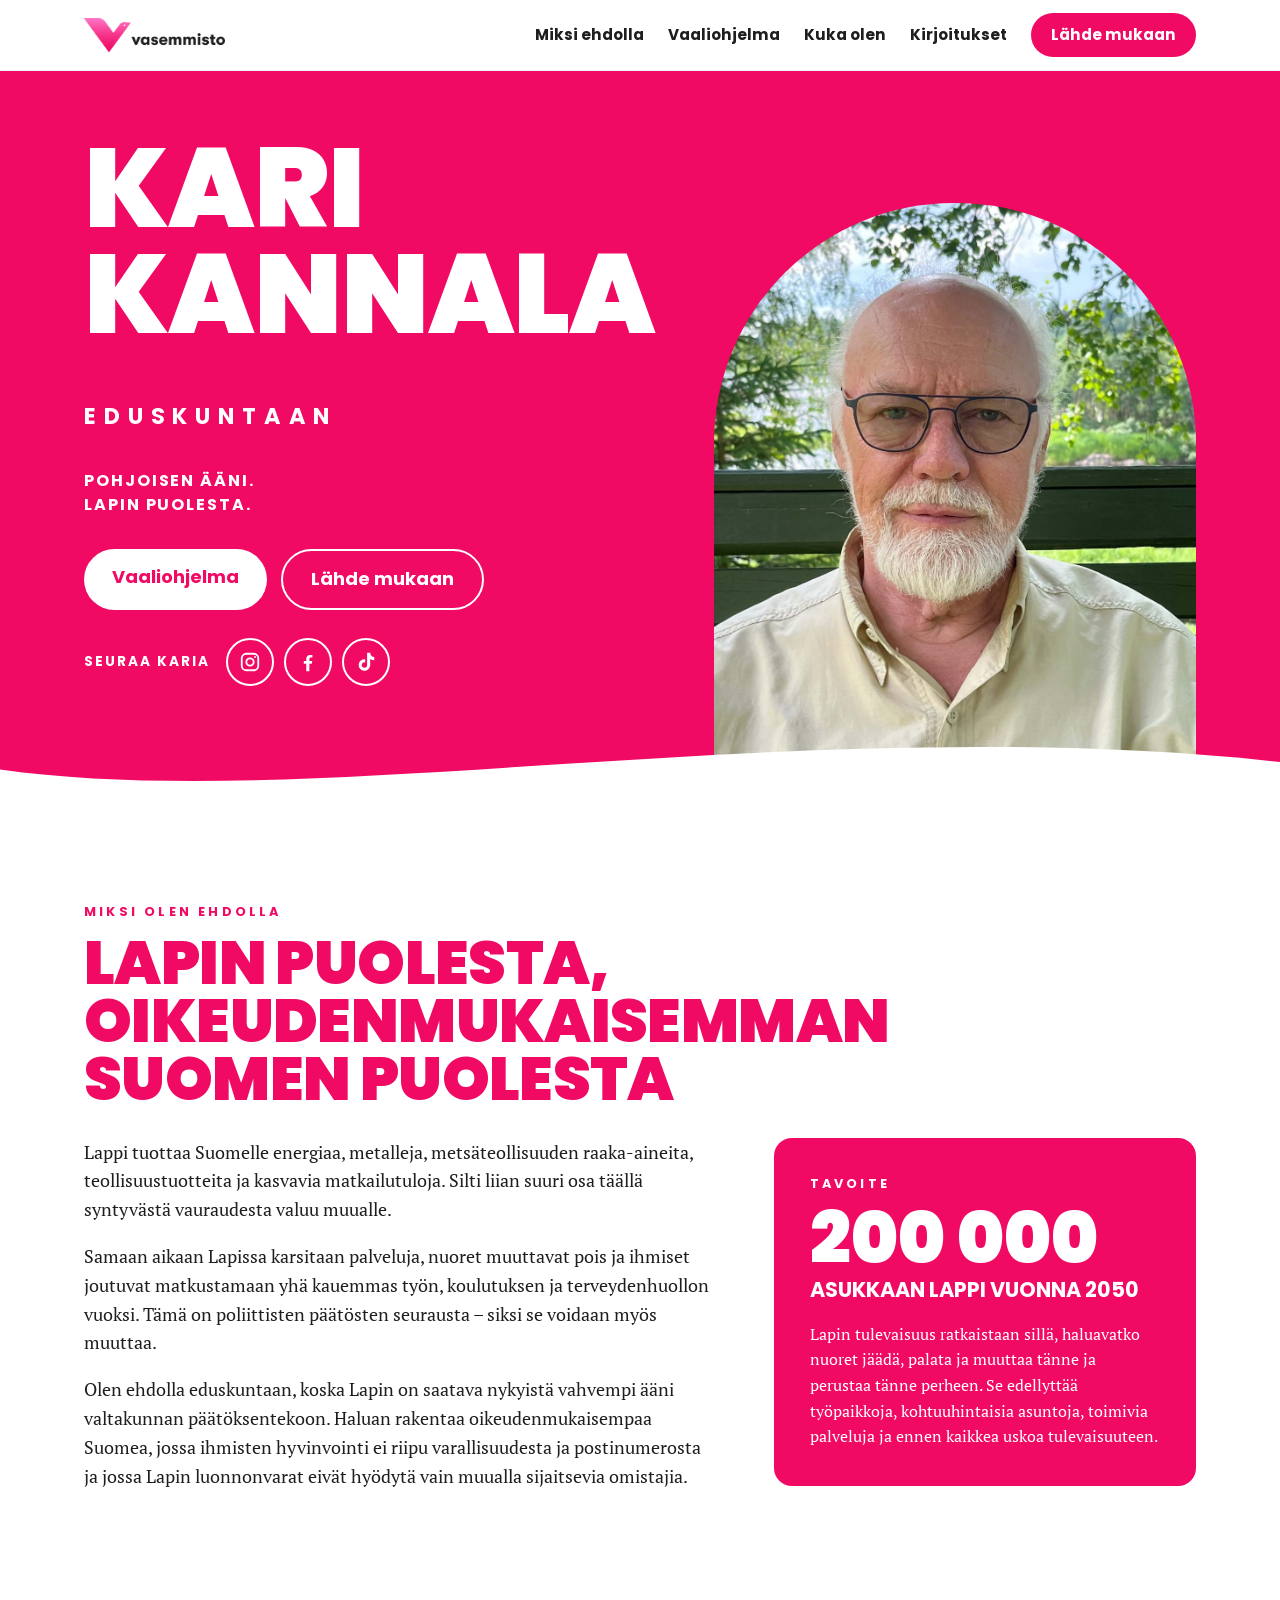
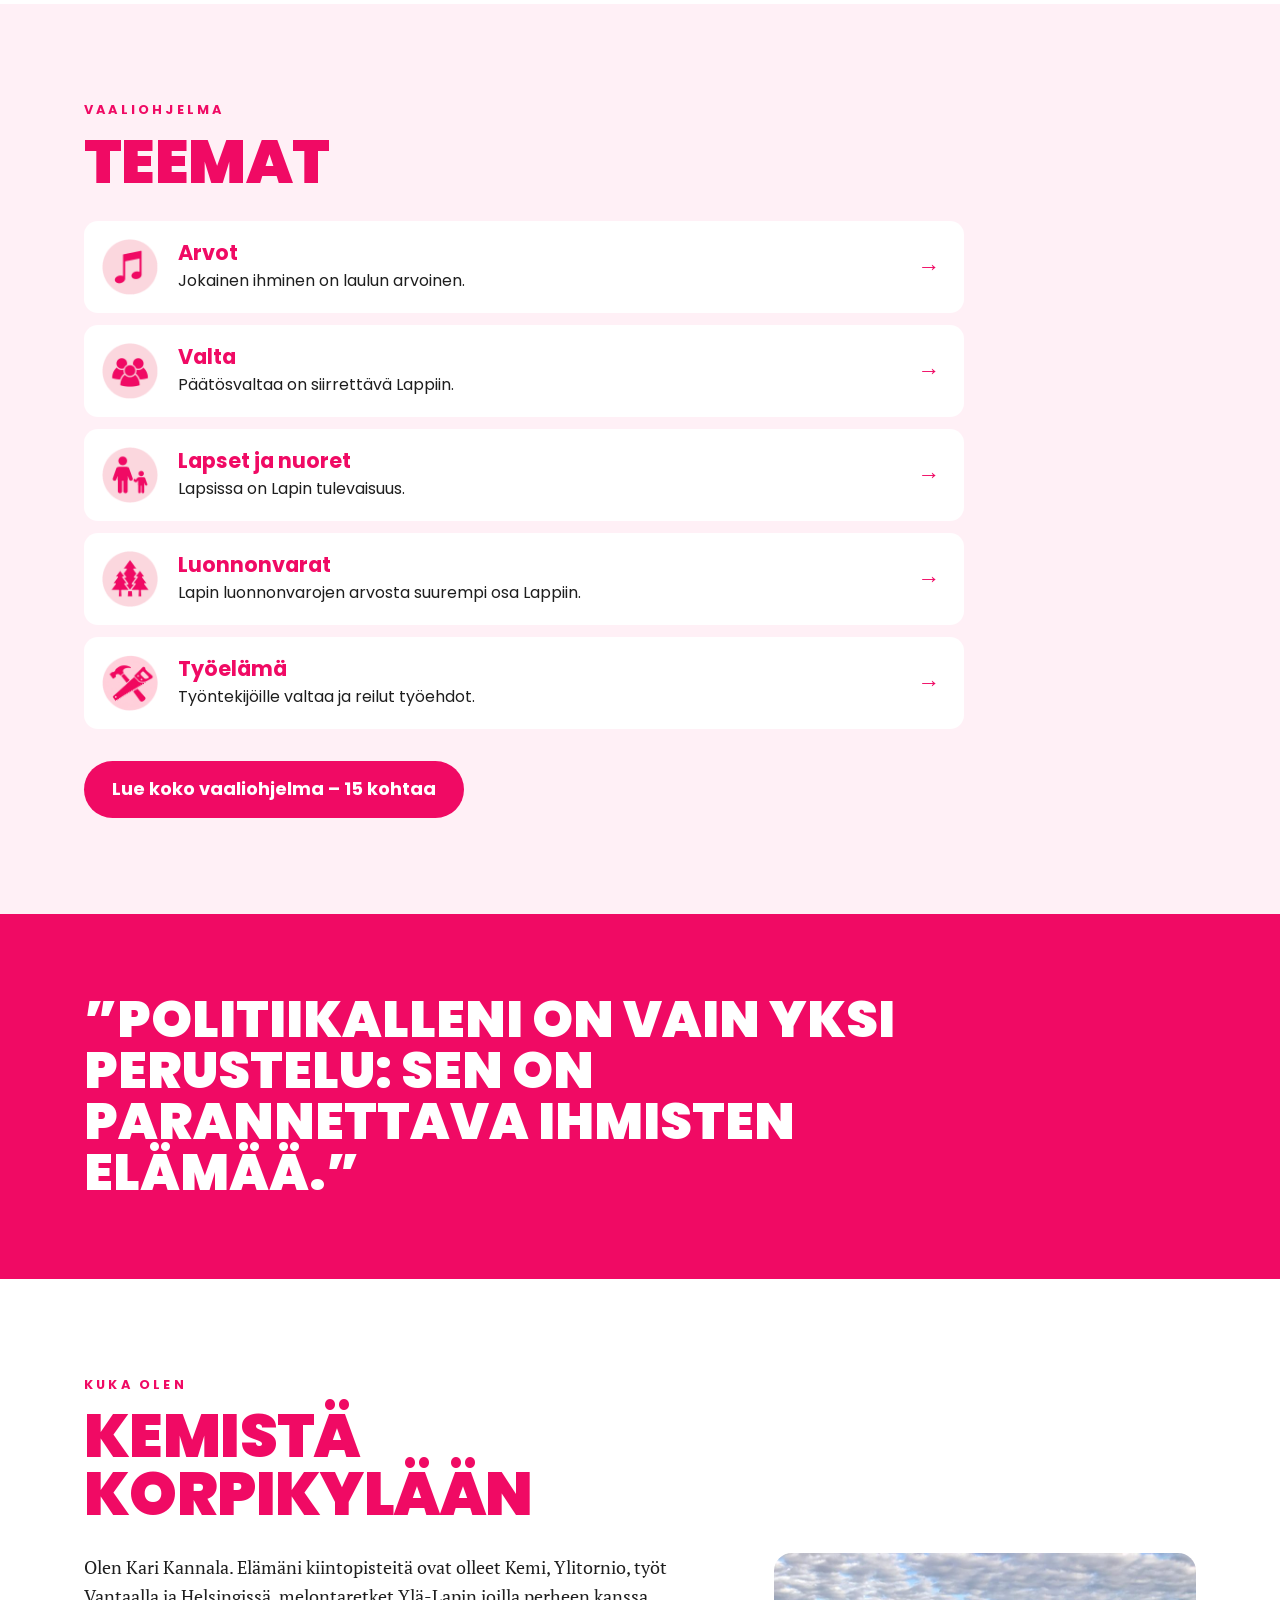
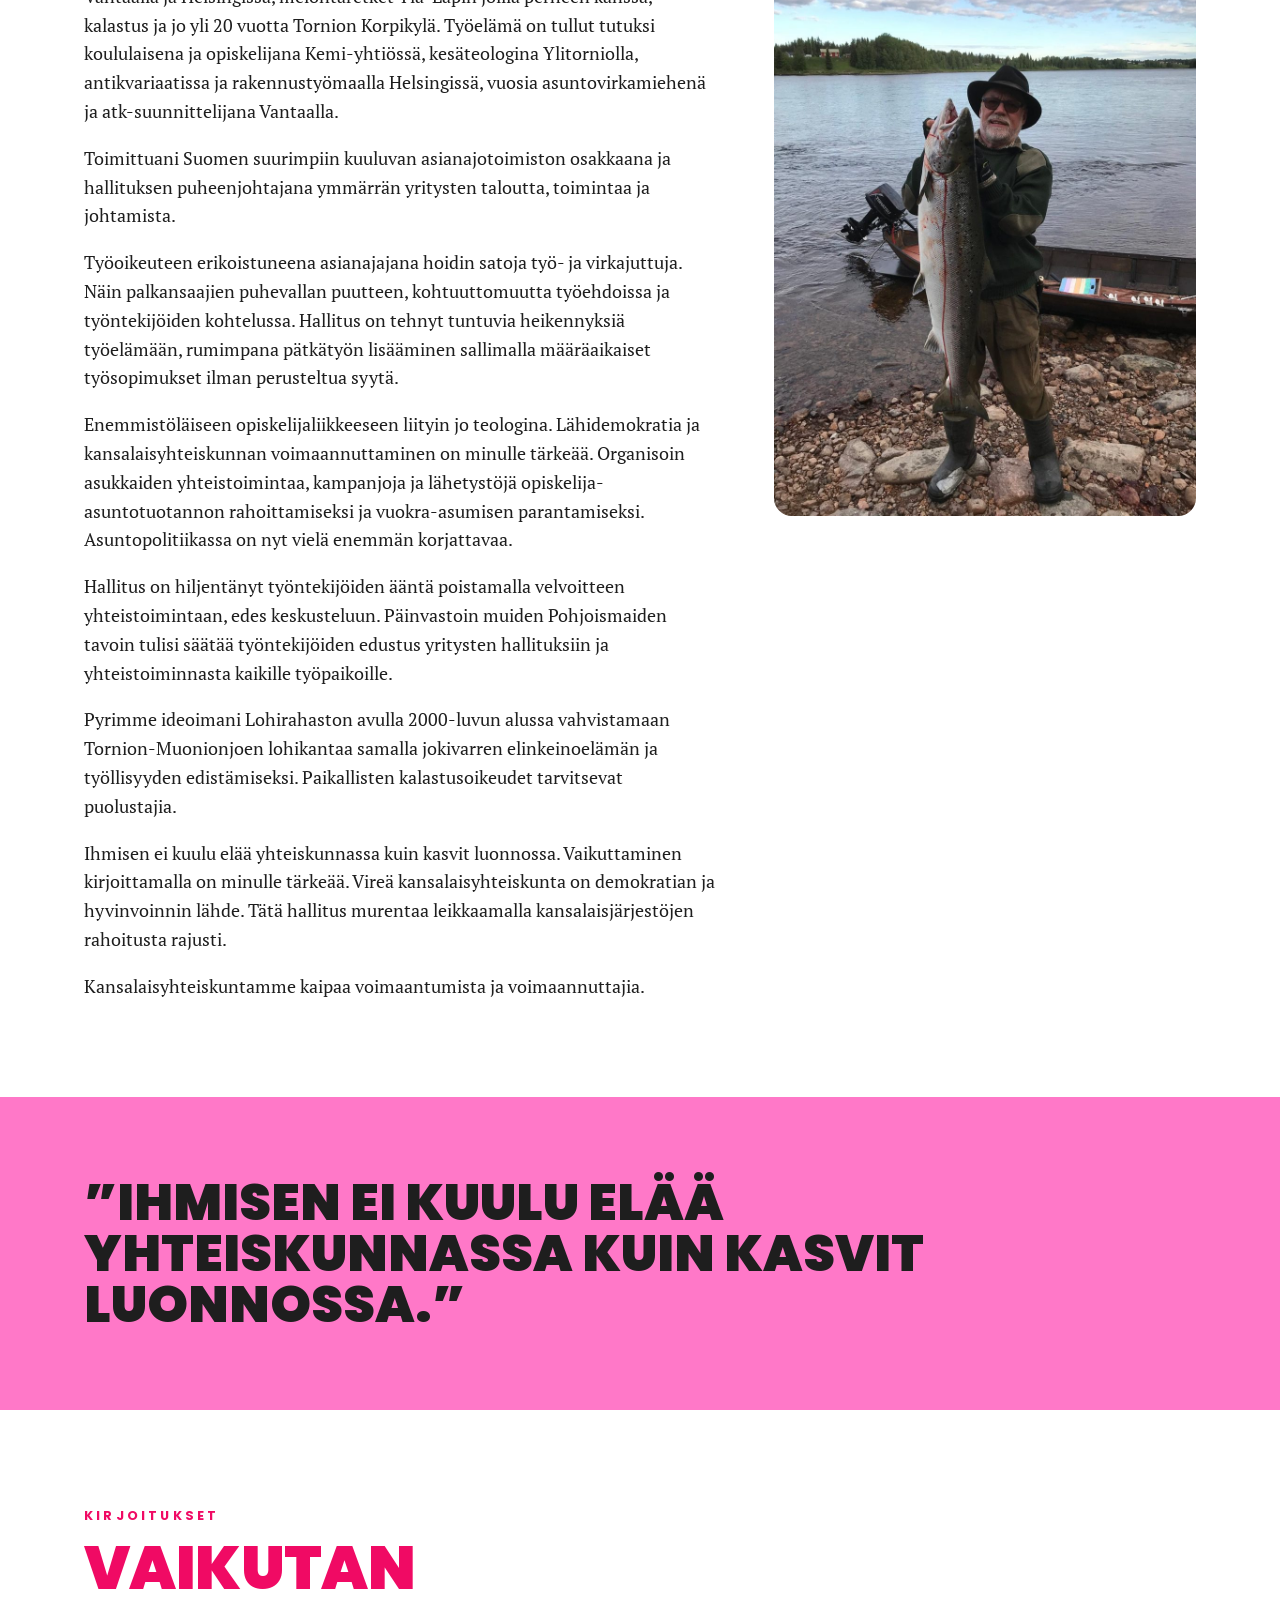
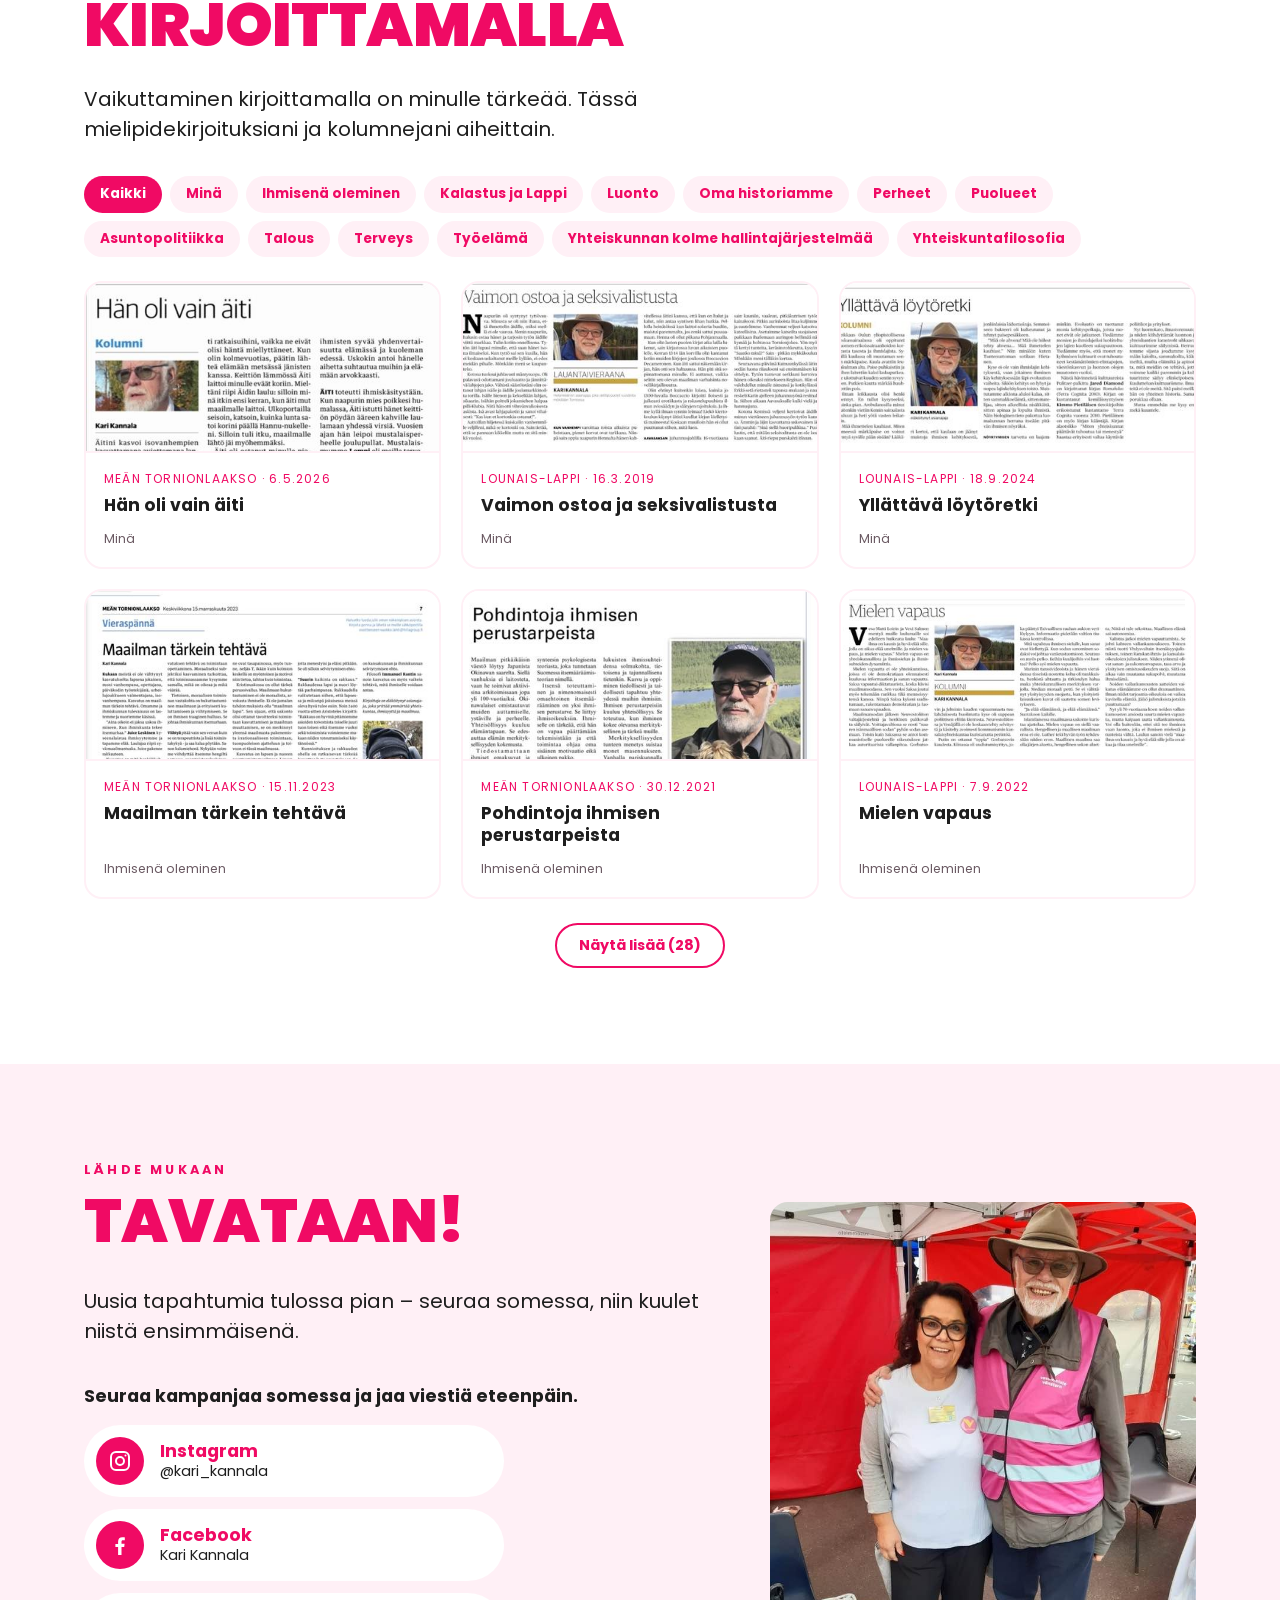
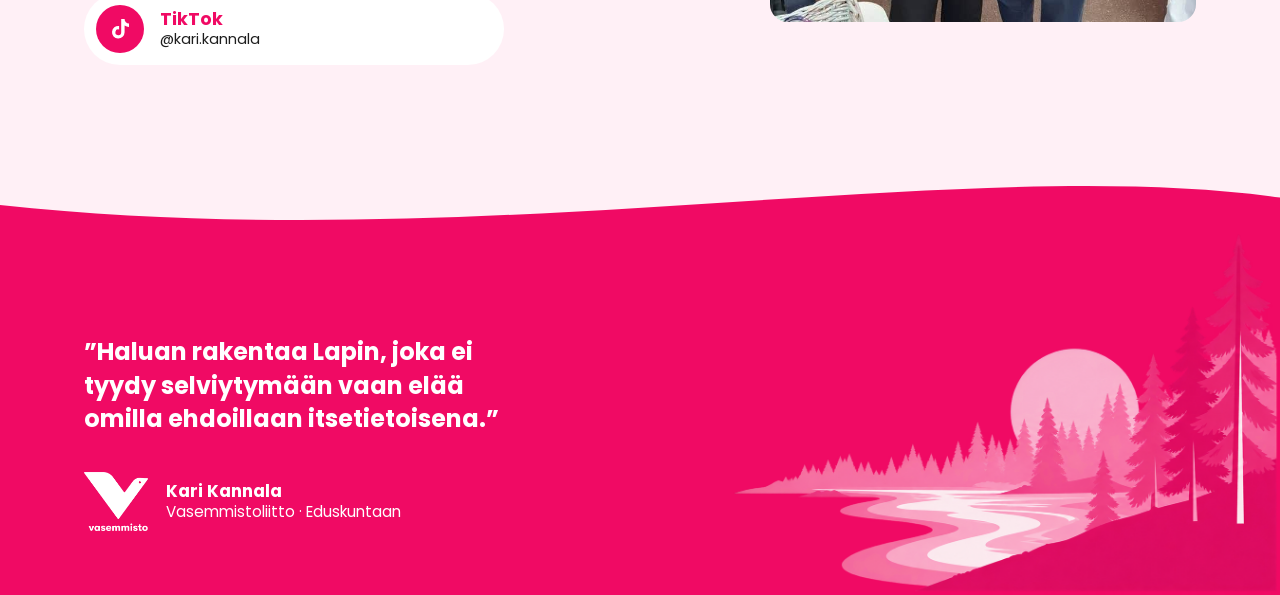
==== commit ee349d7a: "Articles, social media" ====
--- a/index.html
+++ b/index.html
@@ -3,7 +3,7 @@
 <head>
   <meta charset="utf-8">
   <meta name="viewport" content="width=device-width, initial-scale=1">
-  <!-- Sivulla on oma vaalea ja tumma teema; selain ei silloin pakota omia värejään -->
+  <!-- Sivulla on oma tumma teema (puhelimille); selain ei silloin pakota omia värejään -->
   <meta name="color-scheme" content="light dark">
   <meta name="theme-color" content="#F00A64">
   <title>Kari Kannala – Eduskuntaan | Vasemmistoliitto</title>
@@ -24,7 +24,7 @@
   <div class="wrap header-inner">
     <a href="#top" class="brand" aria-label="Etusivulle">
       <picture>
-        <source srcset="img/logo-vaaka-valkoinen.png" media="(prefers-color-scheme: dark)">
+        <source srcset="img/logo-vaaka-valkoinen.png" media="(prefers-color-scheme: dark) and (any-pointer: coarse)">
         <img src="img/logo-vaaka.png" alt="Vasemmistoliitto" width="700" height="169">
       </picture>
     </a>
@@ -36,7 +36,6 @@
       <a href="#teemat">Vaaliohjelma</a>
       <a href="#kuka">Kuka olen</a>
       <a href="#kirjoitukset">Kirjoitukset</a>
-      <a href="#tapahtumat">Tapahtumat</a>
       <a href="#yhteys" class="nav-cta">Lähde mukaan</a>
     </nav>
   </div>
@@ -55,6 +54,20 @@
         <div class="hero-actions">
           <a href="#teemat" class="btn btn-light">Vaaliohjelma</a>
           <a href="#yhteys" class="btn btn-outline">Lähde mukaan</a>
+        </div>
+        <div class="hero-social">
+          <span class="hero-social-label">Seuraa Karia</span>
+          <div class="socials">
+            <a class="social social-outline" href="https://www.instagram.com/kari_kannala/" target="_blank" rel="noopener" aria-label="Kari Kannala – Instagram">
+              <svg viewBox="0 0 24 24" width="22" height="22" aria-hidden="true" fill="none" stroke="currentColor" stroke-width="2" stroke-linecap="round" stroke-linejoin="round"><rect x="3" y="3" width="18" height="18" rx="5"/><circle cx="12" cy="12" r="4"/><circle cx="17.5" cy="6.5" r="1" fill="currentColor" stroke="none"/></svg>
+            </a>
+            <a class="social social-outline" href="https://www.facebook.com/profile.php?id=61594486961250" target="_blank" rel="noopener" aria-label="Kari Kannala – Facebook">
+              <svg viewBox="0 0 24 24" width="22" height="22" aria-hidden="true" fill="currentColor"><path d="M13.5 22v-8h2.7l.4-3.2h-3.1V8.8c0-.9.3-1.6 1.6-1.6h1.7V4.4c-.3 0-1.3-.1-2.5-.1-2.5 0-4.2 1.5-4.2 4.3v2.3H7.4V14h2.7v8h3.4z"/></svg>
+            </a>
+            <a class="social social-outline" href="https://www.tiktok.com/@kari.kannala" target="_blank" rel="noopener" aria-label="Kari Kannala – TikTok">
+              <svg viewBox="0 0 24 24" width="22" height="22" aria-hidden="true" fill="currentColor"><path d="M16.6 2h-3.4v13.3a2.9 2.9 0 1 1-2.1-2.8V9a6.3 6.3 0 1 0 5.5 6.3V8.6a8 8 0 0 0 4.4 1.4V6.6a4.5 4.5 0 0 1-4.4-4.6z"/></svg>
+            </a>
+          </div>
         </div>
       </div>
       <figure class="hero-photo">
@@ -186,25 +199,304 @@
     <div class="wrap">
       <p class="eyebrow">Kirjoitukset</p>
       <h2 class="display display-md">Vaikutan<br>kirjoittamalla</h2>
-      <p class="lead narrow">Vaikuttaminen kirjoittamalla on minulle tärkeää. Tässä joitakin mielipidekirjoituksiani.</p>
-
-      <div class="articles">
-        <button type="button" class="article" data-full="img/kirjoitus-kalastusparatiisi-iso.jpg" data-alt="Mielipidekirjoitus: Unelmani on, että vierekkäin olisi kaksi kalastusparatiisia, Tornion-Muonionjoki ja Ounasjoki">
-          <img src="img/kirjoitus-kalastusparatiisi.jpg" alt="" loading="lazy" width="800" height="838">
-          <span class="article-body">
-            <span class="article-meta">Mielipidekirjoitus</span>
+      <p class="lead narrow">Vaikuttaminen kirjoittamalla on minulle tärkeää. Tässä mielipidekirjoituksiani ja kolumnejani aiheittain.</p>
+
+      <!-- Kirjoitukset: uusi kirjoitus = kopioi yksi <button class="article"> -kortti.
+           data-topic = aiheen tunniste (sama kuin suodatinnapin data-filter).
+           Sivu näyttää aluksi 6 korttia; "Näytä lisää" tuo seuraavat. -->
+      <div class="filters" role="group" aria-label="Suodata aiheen mukaan">
+        <button type="button" class="filter-chip" data-filter="kaikki" aria-pressed="true">Kaikki</button>
+        <button type="button" class="filter-chip" data-filter="mina" aria-pressed="false">Minä</button>
+        <button type="button" class="filter-chip" data-filter="ihmisena-oleminen" aria-pressed="false">Ihmisenä oleminen</button>
+        <button type="button" class="filter-chip" data-filter="kalastus-ja-lappi" aria-pressed="false">Kalastus ja Lappi</button>
+        <button type="button" class="filter-chip" data-filter="luonto" aria-pressed="false">Luonto</button>
+        <button type="button" class="filter-chip" data-filter="oma-historiamme" aria-pressed="false">Oma historiamme</button>
+        <button type="button" class="filter-chip" data-filter="perheet" aria-pressed="false">Perheet</button>
+        <button type="button" class="filter-chip" data-filter="puolueet" aria-pressed="false">Puolueet</button>
+        <button type="button" class="filter-chip" data-filter="asuntopolitiikka" aria-pressed="false">Asuntopolitiikka</button>
+        <button type="button" class="filter-chip" data-filter="talous" aria-pressed="false">Talous</button>
+        <button type="button" class="filter-chip" data-filter="terveys" aria-pressed="false">Terveys</button>
+        <button type="button" class="filter-chip" data-filter="tyoelama" aria-pressed="false">Työelämä</button>
+        <button type="button" class="filter-chip" data-filter="yhteiskunnan-kolme-hallintajarjestelmaa" aria-pressed="false">Yhteiskunnan kolme hallintajärjestelmää</button>
+        <button type="button" class="filter-chip" data-filter="yhteiskuntafilosofia" aria-pressed="false">Yhteiskuntafilosofia</button>
+      </div>
+
+      <div class="articles" id="articles">
+        <button type="button" class="article" data-topic="mina" data-full="img/kirjoitukset/01-han-oli-vain-aiti-iso.jpg" data-alt="Hän oli vain äiti – Meän Tornionlaakso 6.5.2026" data-caption="Hän oli vain äiti · Meän Tornionlaakso 6.5.2026">
+          <img src="img/kirjoitukset/01-han-oli-vain-aiti.jpg" alt="" loading="lazy" width="480" height="300">
+          <span class="article-body">
+            <span class="article-meta">Meän Tornionlaakso · 6.5.2026</span>
+            <span class="article-title">Hän oli vain äiti</span>
+            <span class="article-topic">Minä</span>
+          </span>
+        </button>
+        <button type="button" class="article" data-topic="mina" data-full="img/kirjoitukset/02-vaimon-ostoa-ja-seksivalistusta-iso.jpg" data-alt="Vaimon ostoa ja seksivalistusta – Lounais-Lappi 16.3.2019" data-caption="Vaimon ostoa ja seksivalistusta · Lounais-Lappi 16.3.2019">
+          <img src="img/kirjoitukset/02-vaimon-ostoa-ja-seksivalistusta.jpg" alt="" loading="lazy" width="480" height="220">
+          <span class="article-body">
+            <span class="article-meta">Lounais-Lappi · 16.3.2019</span>
+            <span class="article-title">Vaimon ostoa ja seksivalistusta</span>
+            <span class="article-topic">Minä</span>
+          </span>
+        </button>
+        <button type="button" class="article" data-topic="mina" data-full="img/kirjoitukset/03-yllattava-loytoretki-iso.jpg" data-alt="Yllättävä löytöretki – Lounais-Lappi 18.9.2024" data-caption="Yllättävä löytöretki · Lounais-Lappi 18.9.2024">
+          <img src="img/kirjoitukset/03-yllattava-loytoretki.jpg" alt="" loading="lazy" width="480" height="210">
+          <span class="article-body">
+            <span class="article-meta">Lounais-Lappi · 18.9.2024</span>
+            <span class="article-title">Yllättävä löytöretki</span>
+            <span class="article-topic">Minä</span>
+          </span>
+        </button>
+        <button type="button" class="article" data-topic="ihmisena-oleminen" data-full="img/kirjoitukset/04-maailman-tarkein-tehtava-iso.jpg" data-alt="Maailman tärkein tehtävä – Meän Tornionlaakso 15.11.2023" data-caption="Maailman tärkein tehtävä · Meän Tornionlaakso 15.11.2023">
+          <img src="img/kirjoitukset/04-maailman-tarkein-tehtava.jpg" alt="" loading="lazy" width="480" height="300">
+          <span class="article-body">
+            <span class="article-meta">Meän Tornionlaakso · 15.11.2023</span>
+            <span class="article-title">Maailman tärkein tehtävä</span>
+            <span class="article-topic">Ihmisenä oleminen</span>
+          </span>
+        </button>
+        <button type="button" class="article" data-topic="ihmisena-oleminen" data-full="img/kirjoitukset/05-pohdintoja-ihmisen-perustarpeista-iso.jpg" data-alt="Pohdintoja ihmisen perustarpeista – Meän Tornionlaakso 30.12.2021" data-caption="Pohdintoja ihmisen perustarpeista · Meän Tornionlaakso 30.12.2021">
+          <img src="img/kirjoitukset/05-pohdintoja-ihmisen-perustarpeista.jpg" alt="" loading="lazy" width="480" height="300">
+          <span class="article-body">
+            <span class="article-meta">Meän Tornionlaakso · 30.12.2021</span>
+            <span class="article-title">Pohdintoja ihmisen perustarpeista</span>
+            <span class="article-topic">Ihmisenä oleminen</span>
+          </span>
+        </button>
+        <button type="button" class="article" data-topic="ihmisena-oleminen" data-full="img/kirjoitukset/06-mielen-vapaus-iso.jpg" data-alt="Mielen vapaus – Lounais-Lappi 7.9.2022" data-caption="Mielen vapaus · Lounais-Lappi 7.9.2022">
+          <img src="img/kirjoitukset/06-mielen-vapaus.jpg" alt="" loading="lazy" width="480" height="224">
+          <span class="article-body">
+            <span class="article-meta">Lounais-Lappi · 7.9.2022</span>
+            <span class="article-title">Mielen vapaus</span>
+            <span class="article-topic">Ihmisenä oleminen</span>
+          </span>
+        </button>
+        <button type="button" class="article" data-topic="kalastus-ja-lappi" data-full="img/kirjoitukset/07-kalat-tarkea-osa-ruokaturvaa-iso.jpg" data-alt="Kalat tärkeä osa ruokaturvaa – Kaleva 13.6.2022" data-caption="Kalat tärkeä osa ruokaturvaa · Kaleva 13.6.2022">
+          <img src="img/kirjoitukset/07-kalat-tarkea-osa-ruokaturvaa.jpg" alt="" loading="lazy" width="480" height="300">
+          <span class="article-body">
+            <span class="article-meta">Kaleva · 13.6.2022</span>
+            <span class="article-title">Kalat tärkeä osa ruokaturvaa</span>
+            <span class="article-topic">Kalastus ja Lappi</span>
+          </span>
+        </button>
+        <button type="button" class="article" data-topic="kalastus-ja-lappi" data-full="img/kirjoitukset/08-unelmani-on-etta-vierekkain-olisi-kaksi-iso.jpg" data-alt="Unelmani on, että vierekkäin olisi kaksi kalastusparatiisia, Tornion-Muonionjoki ja Ounasjoki – Tunturi-Lappi 26.8.2026" data-caption="Unelmani on, että vierekkäin olisi kaksi kalastusparatiisia, Tornion-Muonionjoki ja Ounasjoki · Tunturi-Lappi 26.8.2026">
+          <img src="img/kirjoitukset/08-unelmani-on-etta-vierekkain-olisi-kaksi.jpg" alt="" loading="lazy" width="480" height="300">
+          <span class="article-body">
+            <span class="article-meta">Tunturi-Lappi · 26.8.2026</span>
             <span class="article-title">Unelmani on, että vierekkäin olisi kaksi kalastusparatiisia, Tornion-Muonionjoki ja Ounasjoki</span>
-            <span class="article-open">Lue kirjoitus</span>
-          </span>
-        </button>
-        <button type="button" class="article" data-full="img/kirjoitus-tarkein-tehtava.jpg" data-alt="Mielipidekirjoitus: Maailman tärkein tehtävä, Lapin Kansa 28.8.2026">
-          <img src="img/kirjoitus-tarkein-tehtava.jpg" alt="" loading="lazy" width="627" height="960">
-          <span class="article-body">
-            <span class="article-meta">Lapin Kansa · 28.8.2026</span>
-            <span class="article-title">Maailman tärkein tehtävä</span>
-            <span class="article-open">Lue kirjoitus</span>
-          </span>
-        </button>
+            <span class="article-topic">Kalastus ja Lappi</span>
+          </span>
+        </button>
+        <button type="button" class="article" data-topic="kalastus-ja-lappi" data-full="img/kirjoitukset/09-kalastajia-suojellaan-kalastukselta-iso.jpg" data-alt="Kalastajia suojellaan kalastukselta – Tunturi-Lappi 8.7.2026" data-caption="Kalastajia suojellaan kalastukselta · Tunturi-Lappi 8.7.2026">
+          <img src="img/kirjoitukset/09-kalastajia-suojellaan-kalastukselta.jpg" alt="" loading="lazy" width="480" height="217">
+          <span class="article-body">
+            <span class="article-meta">Tunturi-Lappi · 8.7.2026</span>
+            <span class="article-title">Kalastajia suojellaan kalastukselta</span>
+            <span class="article-topic">Kalastus ja Lappi</span>
+          </span>
+        </button>
+        <button type="button" class="article" data-topic="luonto" data-full="img/kirjoitukset/10-gorillojen-kanssa-retkella-iso.jpg" data-alt="Gorillojen kanssa retkellä – Meän Tornionlaakso 23.7.2023" data-caption="Gorillojen kanssa retkellä · Meän Tornionlaakso 23.7.2023">
+          <img src="img/kirjoitukset/10-gorillojen-kanssa-retkella.jpg" alt="" loading="lazy" width="480" height="300">
+          <span class="article-body">
+            <span class="article-meta">Meän Tornionlaakso · 23.7.2023</span>
+            <span class="article-title">Gorillojen kanssa retkellä</span>
+            <span class="article-topic">Luonto</span>
+          </span>
+        </button>
+        <button type="button" class="article" data-topic="luonto" data-full="img/kirjoitukset/11-luonnon-armoilla-luonto-armoillamme-iso.jpg" data-alt="Luonnon armoilla – luonto armoillamme – Lounais-Lappi 8.1.2025" data-caption="Luonnon armoilla – luonto armoillamme · Lounais-Lappi 8.1.2025">
+          <img src="img/kirjoitukset/11-luonnon-armoilla-luonto-armoillamme.jpg" alt="" loading="lazy" width="480" height="228">
+          <span class="article-body">
+            <span class="article-meta">Lounais-Lappi · 8.1.2025</span>
+            <span class="article-title">Luonnon armoilla – luonto armoillamme</span>
+            <span class="article-topic">Luonto</span>
+          </span>
+        </button>
+        <button type="button" class="article" data-topic="oma-historiamme" data-full="img/kirjoitukset/12-sata-vuotta-tasa-arvoa-nyt-suunta-on-kaa-iso.jpg" data-alt="Sata vuotta tasa-arvoa – nyt suunta on kääntynyt – Kaleva 1.6.2026" data-caption="Sata vuotta tasa-arvoa – nyt suunta on kääntynyt · Kaleva 1.6.2026">
+          <img src="img/kirjoitukset/12-sata-vuotta-tasa-arvoa-nyt-suunta-on-kaa.jpg" alt="" loading="lazy" width="480" height="300">
+          <span class="article-body">
+            <span class="article-meta">Kaleva · 1.6.2026</span>
+            <span class="article-title">Sata vuotta tasa-arvoa – nyt suunta on kääntynyt</span>
+            <span class="article-topic">Oma historiamme</span>
+          </span>
+        </button>
+        <button type="button" class="article" data-topic="oma-historiamme" data-full="img/kirjoitukset/13-sovintopolitiikka-oli-todellista-iso.jpg" data-alt="Sovintopolitiikka oli todellista – Lapin Kansa 9.3.2026" data-caption="Sovintopolitiikka oli todellista · Lapin Kansa 9.3.2026">
+          <img src="img/kirjoitukset/13-sovintopolitiikka-oli-todellista.jpg" alt="" loading="lazy" width="480" height="300">
+          <span class="article-body">
+            <span class="article-meta">Lapin Kansa · 9.3.2026</span>
+            <span class="article-title">Sovintopolitiikka oli todellista</span>
+            <span class="article-topic">Oma historiamme</span>
+          </span>
+        </button>
+        <button type="button" class="article" data-topic="perheet" data-full="img/kirjoitukset/14-hallituksen-toimet-alentavat-syntyvyytta-iso.jpg" data-alt="Hallituksen toimet alentavat syntyvyyttä – Kaleva 15.7.2025" data-caption="Hallituksen toimet alentavat syntyvyyttä · Kaleva 15.7.2025">
+          <img src="img/kirjoitukset/14-hallituksen-toimet-alentavat-syntyvyytta.jpg" alt="" loading="lazy" width="480" height="300">
+          <span class="article-body">
+            <span class="article-meta">Kaleva · 15.7.2025</span>
+            <span class="article-title">Hallituksen toimet alentavat syntyvyyttä</span>
+            <span class="article-topic">Perheet</span>
+          </span>
+        </button>
+        <button type="button" class="article" data-topic="puolueet" data-full="img/kirjoitukset/15-mika-on-moraalittomin-puolue-iso.jpg" data-alt="Mikä on moraalittomin puolue? – Lapin Kansa 22.3.2024" data-caption="Mikä on moraalittomin puolue? · Lapin Kansa 22.3.2024">
+          <img src="img/kirjoitukset/15-mika-on-moraalittomin-puolue.jpg" alt="" loading="lazy" width="480" height="300">
+          <span class="article-body">
+            <span class="article-meta">Lapin Kansa · 22.3.2024</span>
+            <span class="article-title">Mikä on moraalittomin puolue?</span>
+            <span class="article-topic">Puolueet</span>
+          </span>
+        </button>
+        <button type="button" class="article" data-topic="puolueet" data-full="img/kirjoitukset/16-tunteisiin-vetoaminen-perussuomalaisessa-iso.jpg" data-alt="Tunteisiin vetoaminen perussuomalaisessa puheessa – Lounais-Lappi 12.10.2023" data-caption="Tunteisiin vetoaminen perussuomalaisessa puheessa · Lounais-Lappi 12.10.2023">
+          <img src="img/kirjoitukset/16-tunteisiin-vetoaminen-perussuomalaisessa.jpg" alt="" loading="lazy" width="480" height="300">
+          <span class="article-body">
+            <span class="article-meta">Lounais-Lappi · 12.10.2023</span>
+            <span class="article-title">Tunteisiin vetoaminen perussuomalaisessa puheessa</span>
+            <span class="article-topic">Puolueet</span>
+          </span>
+        </button>
+        <button type="button" class="article" data-topic="puolueet" data-full="img/kirjoitukset/17-missa-on-keskustan-paikka-iso.jpg" data-alt="Missä on keskustan paikka? – Lapin Kansa 15.6.2026" data-caption="Missä on keskustan paikka? · Lapin Kansa 15.6.2026">
+          <img src="img/kirjoitukset/17-missa-on-keskustan-paikka.jpg" alt="" loading="lazy" width="480" height="300">
+          <span class="article-body">
+            <span class="article-meta">Lapin Kansa · 15.6.2026</span>
+            <span class="article-title">Missä on keskustan paikka?</span>
+            <span class="article-topic">Puolueet</span>
+          </span>
+        </button>
+        <button type="button" class="article" data-topic="asuntopolitiikka" data-full="img/kirjoitukset/18-asuntopolitiikan-alennustila-iso.jpg" data-alt="Asuntopolitiikan alennustila – Uusi Rovaniemi 6.5.2026" data-caption="Asuntopolitiikan alennustila · Uusi Rovaniemi 6.5.2026">
+          <img src="img/kirjoitukset/18-asuntopolitiikan-alennustila.jpg" alt="" loading="lazy" width="480" height="300">
+          <span class="article-body">
+            <span class="article-meta">Uusi Rovaniemi · 6.5.2026</span>
+            <span class="article-title">Asuntopolitiikan alennustila</span>
+            <span class="article-topic">Asuntopolitiikka</span>
+          </span>
+        </button>
+        <button type="button" class="article" data-topic="asuntopolitiikka" data-full="img/kirjoitukset/19-kaupunki-vastuussa-asunto-oloista-iso.jpg" data-alt="Kaupunki vastuussa asunto-oloista – Uusi Rovaniemi 4.12.2024" data-caption="Kaupunki vastuussa asunto-oloista · Uusi Rovaniemi 4.12.2024">
+          <img src="img/kirjoitukset/19-kaupunki-vastuussa-asunto-oloista.jpg" alt="" loading="lazy" width="480" height="300">
+          <span class="article-body">
+            <span class="article-meta">Uusi Rovaniemi · 4.12.2024</span>
+            <span class="article-title">Kaupunki vastuussa asunto-oloista</span>
+            <span class="article-topic">Asuntopolitiikka</span>
+          </span>
+        </button>
+        <button type="button" class="article" data-topic="asuntopolitiikka" data-full="img/kirjoitukset/20-asuntopolitiikka-hukassa-iso.jpg" data-alt="Asuntopolitiikka hukassa – Lapin Kansa 22.5.2026" data-caption="Asuntopolitiikka hukassa · Lapin Kansa 22.5.2026">
+          <img src="img/kirjoitukset/20-asuntopolitiikka-hukassa.jpg" alt="" loading="lazy" width="480" height="166">
+          <span class="article-body">
+            <span class="article-meta">Lapin Kansa · 22.5.2026</span>
+            <span class="article-title">Asuntopolitiikka hukassa</span>
+            <span class="article-topic">Asuntopolitiikka</span>
+          </span>
+        </button>
+        <button type="button" class="article" data-topic="talous" data-full="img/kirjoitukset/21-yhteiskuntamme-suurin-ongelma-iso.jpg" data-alt="Yhteiskuntamme suurin ongelma? – Lounais-Lappi 17.6.2026" data-caption="Yhteiskuntamme suurin ongelma? · Lounais-Lappi 17.6.2026">
+          <img src="img/kirjoitukset/21-yhteiskuntamme-suurin-ongelma.jpg" alt="" loading="lazy" width="480" height="300">
+          <span class="article-body">
+            <span class="article-meta">Lounais-Lappi · 17.6.2026</span>
+            <span class="article-title">Yhteiskuntamme suurin ongelma?</span>
+            <span class="article-topic">Talous</span>
+          </span>
+        </button>
+        <button type="button" class="article" data-topic="talous" data-full="img/kirjoitukset/22-velalla-ja-veroilla-peloteltu-kansa-iso.jpg" data-alt="Velalla ja veroilla peloteltu kansa – Lounais-Lappi 8.4.2026" data-caption="Velalla ja veroilla peloteltu kansa · Lounais-Lappi 8.4.2026">
+          <img src="img/kirjoitukset/22-velalla-ja-veroilla-peloteltu-kansa.jpg" alt="" loading="lazy" width="480" height="300">
+          <span class="article-body">
+            <span class="article-meta">Lounais-Lappi · 8.4.2026</span>
+            <span class="article-title">Velalla ja veroilla peloteltu kansa</span>
+            <span class="article-topic">Talous</span>
+          </span>
+        </button>
+        <button type="button" class="article" data-topic="talous" data-full="img/kirjoitukset/23-talouspolitiikan-kaanne-on-mahdollinen-iso.jpg" data-alt="Talouspolitiikan käänne on mahdollinen – Lounais-Lappi 18.2.2026" data-caption="Talouspolitiikan käänne on mahdollinen · Lounais-Lappi 18.2.2026">
+          <img src="img/kirjoitukset/23-talouspolitiikan-kaanne-on-mahdollinen.jpg" alt="" loading="lazy" width="480" height="223">
+          <span class="article-body">
+            <span class="article-meta">Lounais-Lappi · 18.2.2026</span>
+            <span class="article-title">Talouspolitiikan käänne on mahdollinen</span>
+            <span class="article-topic">Talous</span>
+          </span>
+        </button>
+        <button type="button" class="article" data-topic="talous" data-full="img/kirjoitukset/24-progressiivinen-verotus-on-hyvinvointiva-iso.jpg" data-alt="Progressiivinen verotus on hyvinvointivaltion pelastus – Kaleva 25.1.2026" data-caption="Progressiivinen verotus on hyvinvointivaltion pelastus · Kaleva 25.1.2026">
+          <img src="img/kirjoitukset/24-progressiivinen-verotus-on-hyvinvointiva.jpg" alt="" loading="lazy" width="480" height="300">
+          <span class="article-body">
+            <span class="article-meta">Kaleva · 25.1.2026</span>
+            <span class="article-title">Progressiivinen verotus on hyvinvointivaltion pelastus</span>
+            <span class="article-topic">Talous</span>
+          </span>
+        </button>
+        <button type="button" class="article" data-topic="talous" data-full="img/kirjoitukset/25-mika-metsateollisuutta-ja-teollisuuspoli-iso.jpg" data-alt="Mikä metsäteollisuutta ja teollisuuspolitiikkaa vaivaa? – Kaleva 17.8.2026" data-caption="Mikä metsäteollisuutta ja teollisuuspolitiikkaa vaivaa? · Kaleva 17.8.2026">
+          <img src="img/kirjoitukset/25-mika-metsateollisuutta-ja-teollisuuspoli.jpg" alt="" loading="lazy" width="480" height="293">
+          <span class="article-body">
+            <span class="article-meta">Kaleva · 17.8.2026</span>
+            <span class="article-title">Mikä metsäteollisuutta ja teollisuuspolitiikkaa vaivaa?</span>
+            <span class="article-topic">Talous</span>
+          </span>
+        </button>
+        <button type="button" class="article" data-topic="terveys" data-full="img/kirjoitukset/26-laakarit-ja-sairaanhoitajat-vaarassa-pai-iso.jpg" data-alt="Lääkärit ja sairaanhoitajat väärässä paikassa – Kaleva 1.10.2024" data-caption="Lääkärit ja sairaanhoitajat väärässä paikassa · Kaleva 1.10.2024">
+          <img src="img/kirjoitukset/26-laakarit-ja-sairaanhoitajat-vaarassa-pai.jpg" alt="" loading="lazy" width="480" height="248">
+          <span class="article-body">
+            <span class="article-meta">Kaleva · 1.10.2024</span>
+            <span class="article-title">Lääkärit ja sairaanhoitajat väärässä paikassa</span>
+            <span class="article-topic">Terveys</span>
+          </span>
+        </button>
+        <button type="button" class="article" data-topic="terveys" data-full="img/kirjoitukset/27-terveydenhuollon-hapaisya-iso.jpg" data-alt="Terveydenhuollon häpäisyä – Lounais-Lappi 20.5.2026" data-caption="Terveydenhuollon häpäisyä · Lounais-Lappi 20.5.2026">
+          <img src="img/kirjoitukset/27-terveydenhuollon-hapaisya.jpg" alt="" loading="lazy" width="480" height="216">
+          <span class="article-body">
+            <span class="article-meta">Lounais-Lappi · 20.5.2026</span>
+            <span class="article-title">Terveydenhuollon häpäisyä</span>
+            <span class="article-topic">Terveys</span>
+          </span>
+        </button>
+        <button type="button" class="article" data-topic="tyoelama" data-full="img/kirjoitukset/28-miksi-yhteistoiminnan-merkitysta-tyoelam-iso.jpg" data-alt="Miksi yhteistoiminnan merkitystä työelämässä ei ymmärretä? – Lounais-Lappi 22.8.2024" data-caption="Miksi yhteistoiminnan merkitystä työelämässä ei ymmärretä? · Lounais-Lappi 22.8.2024">
+          <img src="img/kirjoitukset/28-miksi-yhteistoiminnan-merkitysta-tyoelam.jpg" alt="" loading="lazy" width="480" height="300">
+          <span class="article-body">
+            <span class="article-meta">Lounais-Lappi · 22.8.2024</span>
+            <span class="article-title">Miksi yhteistoiminnan merkitystä työelämässä ei ymmärretä?</span>
+            <span class="article-topic">Työelämä</span>
+          </span>
+        </button>
+        <button type="button" class="article" data-topic="tyoelama" data-full="img/kirjoitukset/29-tyontekijoiden-asema-kurjistuu-iso.jpg" data-alt="Työntekijöiden asema kurjistuu – Lapin Kansa 9.2.2026" data-caption="Työntekijöiden asema kurjistuu · Lapin Kansa 9.2.2026">
+          <img src="img/kirjoitukset/29-tyontekijoiden-asema-kurjistuu.jpg" alt="" loading="lazy" width="480" height="300">
+          <span class="article-body">
+            <span class="article-meta">Lapin Kansa · 9.2.2026</span>
+            <span class="article-title">Työntekijöiden asema kurjistuu</span>
+            <span class="article-topic">Työelämä</span>
+          </span>
+        </button>
+        <button type="button" class="article" data-topic="yhteiskunnan-kolme-hallintajarjestelmaa" data-full="img/kirjoitukset/30-kolmatta-tukijalkaa-tarvitaan-iso.jpg" data-alt="Kolmatta tukijalkaa tarvitaan – Meän Tornionlaakso 24.6.2026" data-caption="Kolmatta tukijalkaa tarvitaan · Meän Tornionlaakso 24.6.2026">
+          <img src="img/kirjoitukset/30-kolmatta-tukijalkaa-tarvitaan.jpg" alt="" loading="lazy" width="480" height="300">
+          <span class="article-body">
+            <span class="article-meta">Meän Tornionlaakso · 24.6.2026</span>
+            <span class="article-title">Kolmatta tukijalkaa tarvitaan</span>
+            <span class="article-topic">Yhteiskunnan kolme hallintajärjestelmää</span>
+          </span>
+        </button>
+        <button type="button" class="article" data-topic="yhteiskuntafilosofia" data-full="img/kirjoitukset/31-platonin-varoitus-osui-oikeaan-suomessa-iso.jpg" data-alt="Platonin varoitus osui oikeaan Suomessa – Lapin Kansa 3.8.2026" data-caption="Platonin varoitus osui oikeaan Suomessa · Lapin Kansa 3.8.2026">
+          <img src="img/kirjoitukset/31-platonin-varoitus-osui-oikeaan-suomessa.jpg" alt="" loading="lazy" width="480" height="300">
+          <span class="article-body">
+            <span class="article-meta">Lapin Kansa · 3.8.2026</span>
+            <span class="article-title">Platonin varoitus osui oikeaan Suomessa</span>
+            <span class="article-topic">Yhteiskuntafilosofia</span>
+          </span>
+        </button>
+        <button type="button" class="article" data-topic="yhteiskuntafilosofia" data-full="img/kirjoitukset/32-maailman-parantamisessa-tulee-kayttaa-mi-iso.jpg" data-alt="Maailman parantamisessa tulee käyttää mielikuvitusta – Meän Tornionlaakso 17.12.2025" data-caption="Maailman parantamisessa tulee käyttää mielikuvitusta · Meän Tornionlaakso 17.12.2025">
+          <img src="img/kirjoitukset/32-maailman-parantamisessa-tulee-kayttaa-mi.jpg" alt="" loading="lazy" width="480" height="300">
+          <span class="article-body">
+            <span class="article-meta">Meän Tornionlaakso · 17.12.2025</span>
+            <span class="article-title">Maailman parantamisessa tulee käyttää mielikuvitusta</span>
+            <span class="article-topic">Yhteiskuntafilosofia</span>
+          </span>
+        </button>
+        <button type="button" class="article" data-topic="yhteiskuntafilosofia" data-full="img/kirjoitukset/33-aika-tarkistaa-puhe-kapitalismista-ja-so-iso.jpg" data-alt="Aika tarkistaa puhe kapitalismista ja sosialismista – Lounais-Lappi 9.9.2026" data-caption="Aika tarkistaa puhe kapitalismista ja sosialismista · Lounais-Lappi 9.9.2026">
+          <img src="img/kirjoitukset/33-aika-tarkistaa-puhe-kapitalismista-ja-so.jpg" alt="" loading="lazy" width="480" height="207">
+          <span class="article-body">
+            <span class="article-meta">Lounais-Lappi · 9.9.2026</span>
+            <span class="article-title">Aika tarkistaa puhe kapitalismista ja sosialismista</span>
+            <span class="article-topic">Yhteiskuntafilosofia</span>
+          </span>
+        </button>
+        <button type="button" class="article" data-topic="yhteiskuntafilosofia" data-full="img/kirjoitukset/34-reilu-peli-ja-kansainvalisyys-ihmiskunna-iso.jpg" data-alt="Reilu peli ja kansainvälisyys – ihmiskunnan pelastus – Meän Tornionlaakso 1.3.2023" data-caption="Reilu peli ja kansainvälisyys – ihmiskunnan pelastus · Meän Tornionlaakso 1.3.2023">
+          <img src="img/kirjoitukset/34-reilu-peli-ja-kansainvalisyys-ihmiskunna.jpg" alt="" loading="lazy" width="480" height="233">
+          <span class="article-body">
+            <span class="article-meta">Meän Tornionlaakso · 1.3.2023</span>
+            <span class="article-title">Reilu peli ja kansainvälisyys – ihmiskunnan pelastus</span>
+            <span class="article-topic">Yhteiskuntafilosofia</span>
+          </span>
+        </button>
+      </div>
+      <div class="articles-more">
+        <button type="button" class="btn btn-small" id="show-more" hidden>Näytä lisää</button>
       </div>
     </div>
   </section>
@@ -218,15 +510,15 @@
     </figure>
   </dialog>
 
-  <!-- TAPAHTUMAT -->
-  <section id="tapahtumat" class="section section-tint">
-    <div class="wrap">
-      <p class="eyebrow">Tapahtumat</p>
-      <h2 class="display display-md">Tavataan!</h2>
-
+  <!-- LÄHDE MUKAAN: tapahtumat + somekanavat (navigaation "Lähde mukaan" -painike vie tänne) -->
+  <section id="yhteys" class="section section-tint">
+    <div class="wrap">
       <!-- Uusi tapahtuma: kopioi <article class="event"> ja vaihda data-date (VVVV-KK-PP).
            Menneet tapahtumat piiloutuvat automaattisesti. -->
       <div class="events-layout">
+      <div class="events-col">
+      <p class="eyebrow">Lähde mukaan</p>
+      <h2 class="display display-md">Tavataan!</h2>
       <div class="events">
         <article class="event" data-date="2026-10-02">
           <div class="event-date" aria-hidden="true">
@@ -242,7 +534,26 @@
             <p>Tervetuloa tapaamaan Kari Kannalaa vaalikampanjan avaukseen. Paikan päällä on myös pientä tarjoilua.</p>
           </div>
         </article>
-        <p class="events-empty" hidden>Uusia tapahtumia tulossa pian – seuraa Instagramissa <a href="https://www.instagram.com/kari_kannala/" target="_blank" rel="noopener">@kari_kannala</a>.</p>
+        <p class="events-empty" hidden>Uusia tapahtumia tulossa pian – seuraa somessa, niin kuulet niistä ensimmäisenä.</p>
+      </div>
+      <!-- Somekanavat: kampanjan tärkein toimintakehotus -->
+      <div class="follow">
+        <p class="follow-text">Seuraa kampanjaa somessa ja jaa viestiä eteenpäin.</p>
+        <div class="social-buttons">
+          <a class="social-btn" href="https://www.instagram.com/kari_kannala/" target="_blank" rel="noopener">
+            <span class="social-btn-icon"><svg viewBox="0 0 24 24" width="22" height="22" aria-hidden="true" fill="none" stroke="currentColor" stroke-width="2" stroke-linecap="round" stroke-linejoin="round"><rect x="3" y="3" width="18" height="18" rx="5"/><circle cx="12" cy="12" r="4"/><circle cx="17.5" cy="6.5" r="1" fill="currentColor" stroke="none"/></svg></span>
+            <span class="social-btn-text"><span class="social-btn-name">Instagram</span><span class="social-btn-handle">@kari_kannala</span></span>
+          </a>
+          <a class="social-btn" href="https://www.facebook.com/profile.php?id=61594486961250" target="_blank" rel="noopener">
+            <span class="social-btn-icon"><svg viewBox="0 0 24 24" width="22" height="22" aria-hidden="true" fill="currentColor"><path d="M13.5 22v-8h2.7l.4-3.2h-3.1V8.8c0-.9.3-1.6 1.6-1.6h1.7V4.4c-.3 0-1.3-.1-2.5-.1-2.5 0-4.2 1.5-4.2 4.3v2.3H7.4V14h2.7v8h3.4z"/></svg></span>
+            <span class="social-btn-text"><span class="social-btn-name">Facebook</span><span class="social-btn-handle">Kari Kannala</span></span>
+          </a>
+          <a class="social-btn" href="https://www.tiktok.com/@kari.kannala" target="_blank" rel="noopener">
+            <span class="social-btn-icon"><svg viewBox="0 0 24 24" width="22" height="22" aria-hidden="true" fill="currentColor"><path d="M16.6 2h-3.4v13.3a2.9 2.9 0 1 1-2.1-2.8V9a6.3 6.3 0 1 0 5.5 6.3V8.6a8 8 0 0 0 4.4 1.4V6.6a4.5 4.5 0 0 1-4.4-4.6z"/></svg></span>
+            <span class="social-btn-text"><span class="social-btn-name">TikTok</span><span class="social-btn-handle">@kari.kannala</span></span>
+          </a>
+        </div>
+      </div>
       </div>
       <div class="event-photo">
         <button type="button" class="gallery-item" data-full="img/kampanja-1.jpg" data-caption="Tervolan maalaismarkkinoilla Vuokko Vakkurin kanssa. Hän on vaalikampanjassani mukana." data-alt="Kari Kannala ja Vuokko Vakkuri Tervolan maalaismarkkinoilla">
@@ -254,34 +565,22 @@
     </div>
   </section>
 
-  <!-- YHTEYS -->
-  <section id="yhteys" class="contact">
-    <svg class="wave wave-top" viewBox="0 0 1440 120" preserveAspectRatio="none" aria-hidden="true">
-      <path d="M0,60 C540,130 1080,-10 1440,50 L1440,0 L0,0 Z" fill="#FFF0F6"/>
-    </svg>
-    <div class="wrap contact-inner">
-      <div>
-        <h2 class="display display-md">Lähde<br>mukaan</h2>
-        <p class="lead">Haluan rakentaa Lapin, joka ei tyydy selviytymään vaan elää omilla ehdoillaan itsetietoisena. Jaa viestiä eteenpäin ja tule mukaan tekemään oikeudenmukaisempaa Suomea.</p>
-      </div>
-      <img class="contact-scenery" src="img/maisema.png" alt="" loading="lazy" width="1400" height="763">
-    </div>
-  </section>
-
 </main>
 
 <footer class="site-footer">
-  <div class="wrap footer-inner">
-    <img src="img/logo-valkoinen.png" alt="Vasemmistoliitto" class="footer-logo" width="500" height="458">
-    <div>
-      <p class="footer-name"><strong>Kari Kannala</strong><span class="sep" aria-hidden="true"> · </span><span>Vasemmistoliitto</span></p>
+  <svg class="wave wave-top" viewBox="0 0 1440 120" preserveAspectRatio="none" aria-hidden="true">
+    <path d="M0,60 C540,130 1080,-10 1440,50 L1440,0 L0,0 Z" fill="#FFF0F6"/>
+  </svg>
+  <div class="wrap footer-grid">
+    <div class="footer-text">
+      <p class="footer-quote">”Haluan rakentaa Lapin, joka ei tyydy selviytymään vaan elää omilla ehdoillaan itsetietoisena.”</p>
+      <div class="footer-brand">
+        <img src="img/logo-valkoinen.png" alt="Vasemmistoliitto" class="footer-logo" width="500" height="458">
+        <p class="footer-name"><strong>Kari Kannala</strong><span>Vasemmistoliitto · Eduskuntaan</span></p>
+      </div>
       <!-- Myöhemmin: vaalipiiri, ehdokasnumero ja vaalimainonnan maksaja -->
     </div>
-    <a class="social" href="https://www.instagram.com/kari_kannala/" target="_blank" rel="noopener" aria-label="Kari Kannala Instagramissa">
-      <svg viewBox="0 0 24 24" width="22" height="22" aria-hidden="true" fill="none" stroke="currentColor" stroke-width="2" stroke-linecap="round" stroke-linejoin="round">
-        <rect x="3" y="3" width="18" height="18" rx="5"/><circle cx="12" cy="12" r="4"/><circle cx="17.5" cy="6.5" r="1" fill="currentColor" stroke="none"/>
-      </svg>
-    </a>
+    <img class="footer-scenery" src="img/maisema.png" alt="" loading="lazy" width="1400" height="763">
   </div>
 </footer>
 
--- a/style.css
+++ b/style.css
@@ -16,8 +16,9 @@
   --radius: 18px;
 }
 
-/* Vaalea ja tumma teema (tumma: ks. "Tumma tila" tiedoston lopussa) */
-:root { color-scheme: light dark; }
+/* Vaalea teema oletuksena. Tumma teema vain kosketusnäyttölaitteilla (puhelimet,
+   tabletit), kun laitteen tumma tila on päällä – ks. "Tumma tila" tiedoston lopussa. */
+:root { color-scheme: light; }
 
 *, *::before, *::after { box-sizing: border-box; }
 html { scroll-behavior: smooth; scroll-padding-top: 80px; }
@@ -206,21 +207,29 @@
 .plank summary:focus-visible { outline: 3px solid var(--red); outline-offset: -3px; }
 
 /* Articles */
-.articles { display: grid; grid-template-columns: repeat(2, 1fr); gap: 24px; margin-top: 2rem; }
+[hidden] { display: none !important; }
+.filters { display: flex; flex-wrap: wrap; gap: 8px; margin: 2rem 0 1.5rem; }
+.filter-chip {
+  font-family: var(--display); font-weight: 700; font-size: .85rem; line-height: 1.2;
+  padding: 8px 14px; border-radius: 999px; cursor: pointer;
+  background: var(--tint); color: var(--red); border: 2px solid transparent;
+}
+.filter-chip:hover { border-color: var(--red); }
+.filter-chip[aria-pressed="true"] { background: var(--red); color: var(--white); }
+.articles { display: grid; grid-template-columns: repeat(3, 1fr); gap: 20px; }
 .article {
-  display: grid; grid-template-columns: 160px 1fr; gap: 24px; align-items: center;
-  text-decoration: none; color: var(--black); text-align: left; font: inherit; cursor: zoom-in;
-  background: var(--white); width: 100%;
-  border: 2px solid var(--tint); border-radius: var(--radius); padding: 20px;
+  display: flex; flex-direction: column; text-align: left; font: inherit; cursor: zoom-in;
+  color: var(--black); background: var(--white); width: 100%; padding: 0; overflow: hidden;
+  border: 2px solid var(--tint); border-radius: var(--radius);
   transition: border-color .15s, transform .15s;
 }
 .article:hover, .article:focus-visible { border-color: var(--red); transform: translateY(-2px); outline: none; }
-.article-body { display: block; }
-.article img { width: 160px; height: 180px; object-fit: cover; object-position: top; border-radius: 10px; }
-.article-meta { display: block;  font-family: var(--display); font-size: .8rem; text-transform: uppercase; letter-spacing: .12em; color: var(--red); margin-bottom: .5rem; }
-.article-title { display: block; font-family: var(--display); font-weight: 700; font-size: 1.15rem; line-height: 1.3; }
-.article-open { display: inline-block; margin-top: .9rem; font-family: var(--display); font-weight: 700; font-size: .85rem; color: var(--red); }
-.article-open::after { content: " →"; }
+.article img { width: 100%; height: 170px; object-fit: cover; object-position: top; border-bottom: 2px solid var(--tint); background: var(--white); }
+.article-body { display: flex; flex-direction: column; gap: 6px; padding: 16px 18px 18px; flex: 1; }
+.article-meta { display: block; font-family: var(--display); font-size: .75rem; text-transform: uppercase; letter-spacing: .1em; color: var(--red); }
+.article-title { display: block; font-family: var(--display); font-weight: 700; font-size: 1.08rem; line-height: 1.3; }
+.article-topic { display: inline-block; align-self: flex-start; margin-top: auto; padding-top: 6px; font-family: var(--display); font-size: .78rem; color: #6b5a63; }
+.articles-more { margin-top: 24px; text-align: center; }
 
 /* Lightbox */
 .lightbox {
@@ -258,14 +267,15 @@
 .event-meta { font-family: var(--display); font-size: .98rem; display: grid; gap: 2px; }
 .event-meta span:first-child { font-weight: 700; color: var(--red); }
 .event p:last-child { margin-bottom: 0; }
-.events-empty { font-family: var(--display); font-size: 1.1rem; }
+
 
 /* Gallery */
 .gallery { display: grid; grid-template-columns: repeat(3, 1fr); gap: 20px; }
-.events-layout { display: grid; grid-template-columns: 1.5fr 1fr; gap: 24px; align-items: stretch; }
-.events-layout .events { margin-bottom: 0; align-content: start; }
-.event-photo .gallery-item { width: 100%; height: 100%; }
-.event-photo img { width: 100%; height: 100%; min-height: 320px; max-height: 420px; object-fit: cover; object-position: center 35%; }
+.events-layout { display: grid; grid-template-columns: 1.5fr 1fr; gap: 48px; align-items: center; }
+.events-layout .events { margin-bottom: 0; }
+.events-col .display-md { margin-bottom: .6em; }
+.event-photo .gallery-item { width: 100%; }
+.event-photo img { width: 100%; height: 420px; object-fit: cover; object-position: center 35%; }
 .gallery-item {
   padding: 0; border: 0; background: none; cursor: zoom-in; border-radius: var(--radius);
   overflow: hidden; display: block;
@@ -275,25 +285,53 @@
 .gallery img { width: 100%; height: 380px; object-fit: cover; }
 
 /* Contact */
-.contact { position: relative; background: var(--red); color: var(--white); padding: 150px 0 0; overflow: hidden; --bleed: calc(max(0px, (100vw - var(--wrap)) / 2) + 24px); }
 .wave-top { top: -1px; bottom: auto; }
-.contact .display-md { color: var(--white); }
-.contact-inner { display: grid; grid-template-columns: 1fr 1.2fr; gap: 48px; align-items: end; position: relative; z-index: 1; }
-.contact-scenery { width: calc(100% + var(--bleed)); max-width: none; margin-right: calc(-1 * var(--bleed)); margin-top: 24px; }
-.contact-inner > div { padding-bottom: 96px; }
 
 /* Footer */
-.site-footer { background: var(--red); color: var(--white); border-top: 1px solid rgba(255,255,255,.3); padding: 32px 0; font-family: var(--display); font-size: .95rem; }
-.footer-inner { display: flex; align-items: center; gap: 24px; }
+.site-footer {
+  position: relative; overflow: hidden; background: var(--red); color: var(--white);
+  padding: 48px 0 0; font-family: var(--display);
+  --bleed: calc(max(0px, (100vw - var(--wrap)) / 2) + 24px);
+}
+.footer-plain { padding-top: 0; border-top: 1px solid rgba(255,255,255,.3); }
+.footer-grid { display: grid; grid-template-columns: 1fr 1.2fr; gap: 48px; align-items: end; position: relative; z-index: 1; }
+.footer-text { padding: 72px 0 64px; }
+.footer-quote { font-size: clamp(1.2rem, 2vw, 1.5rem); font-weight: 700; line-height: 1.4; margin: 0 0 36px; max-width: 30ch; }
+.footer-brand { display: flex; align-items: center; gap: 18px; }
 .footer-logo { width: 64px; }
-.site-footer p { margin: 0; }
-@media (max-width: 480px) { .footer-name .sep { display: none; } .footer-name span { display: block; } .contact { --bleed: 16px; } }
+.footer-name { margin: 0; display: flex; flex-direction: column; line-height: 1.35; font-size: .95rem; }
+.footer-name strong { font-size: 1.05rem; }
+.footer-scenery { width: calc(100% + var(--bleed)); max-width: none; margin-right: calc(-1 * var(--bleed)); margin-top: 24px; }
+.socials { display: flex; gap: 10px; align-items: center; }
 .social {
-  margin-left: auto; width: 48px; height: 48px; border-radius: 50%; flex-shrink: 0;
+  width: 48px; height: 48px; border-radius: 50%; flex-shrink: 0;
   display: grid; place-items: center; background: var(--white); color: var(--red);
   transition: transform .15s, background .15s, color .15s;
 }
 .social:hover, .social:focus-visible { background: var(--black); color: var(--white); transform: translateY(-2px); }
+/* Hero: ääriviivaversio punaisella */
+.social-outline { background: transparent; color: var(--white); border: 2px solid var(--white); }
+.social-outline:hover, .social-outline:focus-visible { background: var(--white); color: var(--red); }
+.hero-social { display: flex; align-items: center; gap: 16px; margin-top: 28px; flex-wrap: wrap; }
+.hero-social-label { font-family: var(--display); font-weight: 700; text-transform: uppercase; letter-spacing: .15em; font-size: .85rem; }
+
+.events-empty { font-family: var(--display); font-size: 1.25rem; line-height: 1.5; margin: 0; }
+.follow { margin-top: 36px; }
+.follow-text { font-family: var(--display); font-weight: 700; font-size: 1.1rem; margin: 0 0 14px; }
+
+/* Lähde mukaan: isot somenapit */
+.social-buttons { display: grid; gap: 12px; max-width: 420px; }
+.social-btn {
+  display: flex; align-items: center; gap: 16px; padding: 12px 22px 12px 12px;
+  background: var(--white); color: var(--black); border-radius: 999px; text-decoration: none;
+  transition: transform .15s, background .15s;
+}
+.social-btn:hover, .social-btn:focus-visible { transform: translateY(-2px); box-shadow: 0 6px 18px rgba(240,10,100,.18); outline: none; }
+.social-btn-icon { width: 48px; height: 48px; border-radius: 50%; display: grid; place-items: center; background: var(--red); color: var(--white); flex-shrink: 0; }
+.social-btn-icon svg { width: 24px; height: 24px; }
+.social-btn-text { display: flex; flex-direction: column; line-height: 1.2; font-family: var(--display); }
+.social-btn-name { font-weight: 700; font-size: 1.1rem; color: var(--red); }
+.social-btn-handle { font-size: .9rem; }
 
 
 /* Responsiivisuus */
@@ -301,7 +339,7 @@
   .timeline { grid-template-columns: 1fr; border-left: 3px solid var(--red); margin-left: 8px; }
   .timeline li { border-top: 0; padding: 0 0 24px 28px; }
   .timeline li::before { top: 2px; left: -10px; }
-  .articles { grid-template-columns: 1fr; }
+  .articles { grid-template-columns: repeat(2, 1fr); }
 }
 @media (max-width: 1000px) {
   .nav-toggle { display: block; }
@@ -322,14 +360,16 @@
   .hero-inner { grid-template-columns: 1fr; padding-top: 40px; gap: 24px; }
   .hero-text { padding-bottom: 0; }
   .hero-photo { max-width: 420px; margin: 0 auto; width: 100%; }
-  .why-grid, .bio-grid, .program, .contact-inner { grid-template-columns: 1fr; }
   .bio-photo { position: static; max-width: 460px; }
-  .contact-inner > div { padding-bottom: 0; }
-  .contact-inner { gap: 0; }
-  .contact-inner > div { position: relative; z-index: 1; }
-  .contact-scenery { margin-left: auto; width: calc(90% + var(--bleed)); margin-top: -22%; }
+  .why-grid, .bio-grid, .program, .footer-grid { grid-template-columns: 1fr; }
+  .site-footer { padding-top: 120px; }
+  .footer-plain { padding-top: 56px; }
+  .footer-grid { gap: 0; }
+  .footer-text { padding: 0; position: relative; z-index: 1; }
+  .footer-scenery { margin-left: auto; width: calc(90% + var(--bleed)); margin-top: -12%; }
   .plank-body { margin-left: 0; }
   .gallery, .events-layout { grid-template-columns: 1fr; }
+  .events-layout { gap: 24px; }
   .event-photo img { height: 380px; }
   .event { grid-template-columns: 1fr; gap: 16px; padding: 22px; }
   .event-date { justify-self: start; padding: 10px 18px; display: flex; gap: 10px; align-items: baseline; }
@@ -339,8 +379,13 @@
 }
 @media (max-width: 480px) {
   .wrap { padding: 0 16px; }
-  .article { grid-template-columns: 96px 1fr; gap: 16px; padding: 14px; }
-  .article img { width: 96px; height: 120px; }
+  .site-footer { --bleed: 16px; }
+  .social-buttons { max-width: none; }
+  .articles { grid-template-columns: 1fr; }
+  .filters { flex-wrap: nowrap; overflow-x: auto; margin-right: -16px; padding-right: 16px; scrollbar-width: none; }
+  .filters::-webkit-scrollbar { display: none; }
+  .filter-chip { flex: 0 0 auto; }
+  .article img { height: 150px; }
   .topic { grid-template-columns: 44px 1fr; gap: 14px; padding: 14px 16px; }
   .topic-icon { width: 44px; height: 44px; }
   .topic-arrow { display: none; }
@@ -352,14 +397,16 @@
 }
 
 /* ============================================================
-   Tumma tila – käytössä, kun laitteen tumma tila on päällä.
+   Tumma tila – vain kosketusnäyttölaitteilla (puhelimet, tabletit),
+   kun laitteen tumma tila on päällä. Tietokoneilla sivu on aina vaalea.
    Brändivärit pysyvät samoina: punaiset pinnat (hero, lainaus,
    yhteys, footer) säilyvät; vaaleat pinnat vaihtuvat brändin
    mustaan (#1E1E1E) ja lämpimiin tummiin sävyihin.
    Pienissä korostusteksteissä käytetään pinkkiä luettavuuden vuoksi.
    ============================================================ */
-@media (prefers-color-scheme: dark) {
+@media (prefers-color-scheme: dark) and (any-pointer: coarse) {
   :root {
+    color-scheme: dark;
     --page: #1E1E1E;          /* brändin musta */
     --tint: #2A2226;          /* tumma, lämmin pintasävy */
     --surface: #352B31;       /* kortit tummalla pinnalla */
@@ -378,7 +425,7 @@
 
   /* Aaltojen värit seuraavan/edellisen osion mukaan */
   .hero .wave path { fill: var(--page); }
-  .contact .wave-top path { fill: var(--tint); }
+  .site-footer .wave-top path { fill: var(--tint); }
 
   /* Korostustekstit */
   .eyebrow, .article-meta, .article-open, .event-meta span:first-child,
@@ -389,6 +436,11 @@
   .topic, .plank, .event { background: var(--surface); color: var(--text); }
   .article { background: var(--tint); border-color: var(--surface); color: var(--text); }
   .article:hover, .article:focus-visible { border-color: var(--pink); }
+  .article img { border-bottom-color: var(--surface); }
+  .article-topic { color: #BDAEB6; }
+  .filter-chip { background: var(--surface); color: var(--pink); }
+  .filter-chip:hover { border-color: var(--pink); }
+  .filter-chip[aria-pressed="true"] { background: var(--red); color: var(--white); }
 
   /* Napit */
   .btn-small { background: transparent; color: var(--pink); border-color: var(--pink); }
@@ -396,7 +448,9 @@
   .btn-red:hover { background: var(--white); color: var(--red); }
 
   .gallery-item:focus-visible { outline-color: var(--white); }
-}
-@media (prefers-color-scheme: dark) and (max-width: 1000px) {
+  .social-btn { background: var(--surface); color: var(--text); }
+  .social-btn-name { color: var(--pink); }
+}
+@media (prefers-color-scheme: dark) and (any-pointer: coarse) and (max-width: 1000px) {
   .nav { background: var(--page); border-bottom-color: rgba(255,255,255,.08); }
 }
